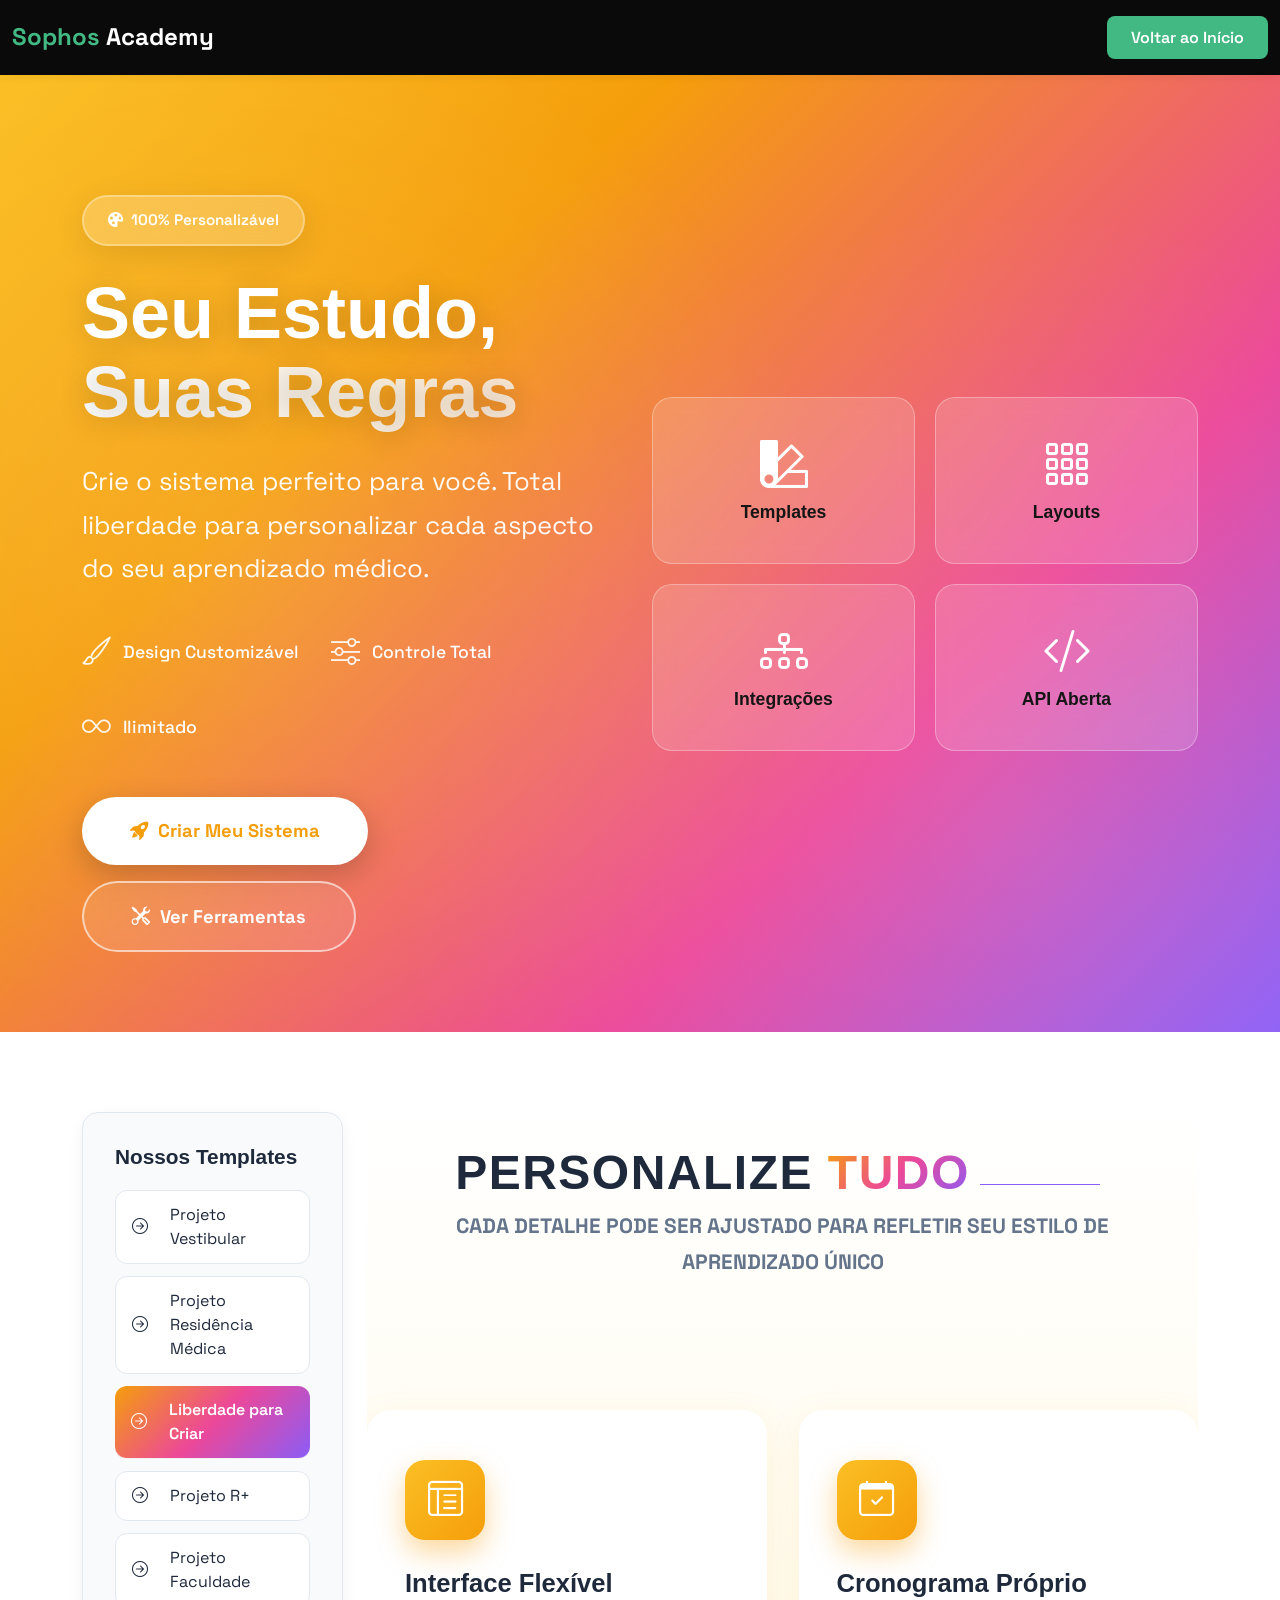
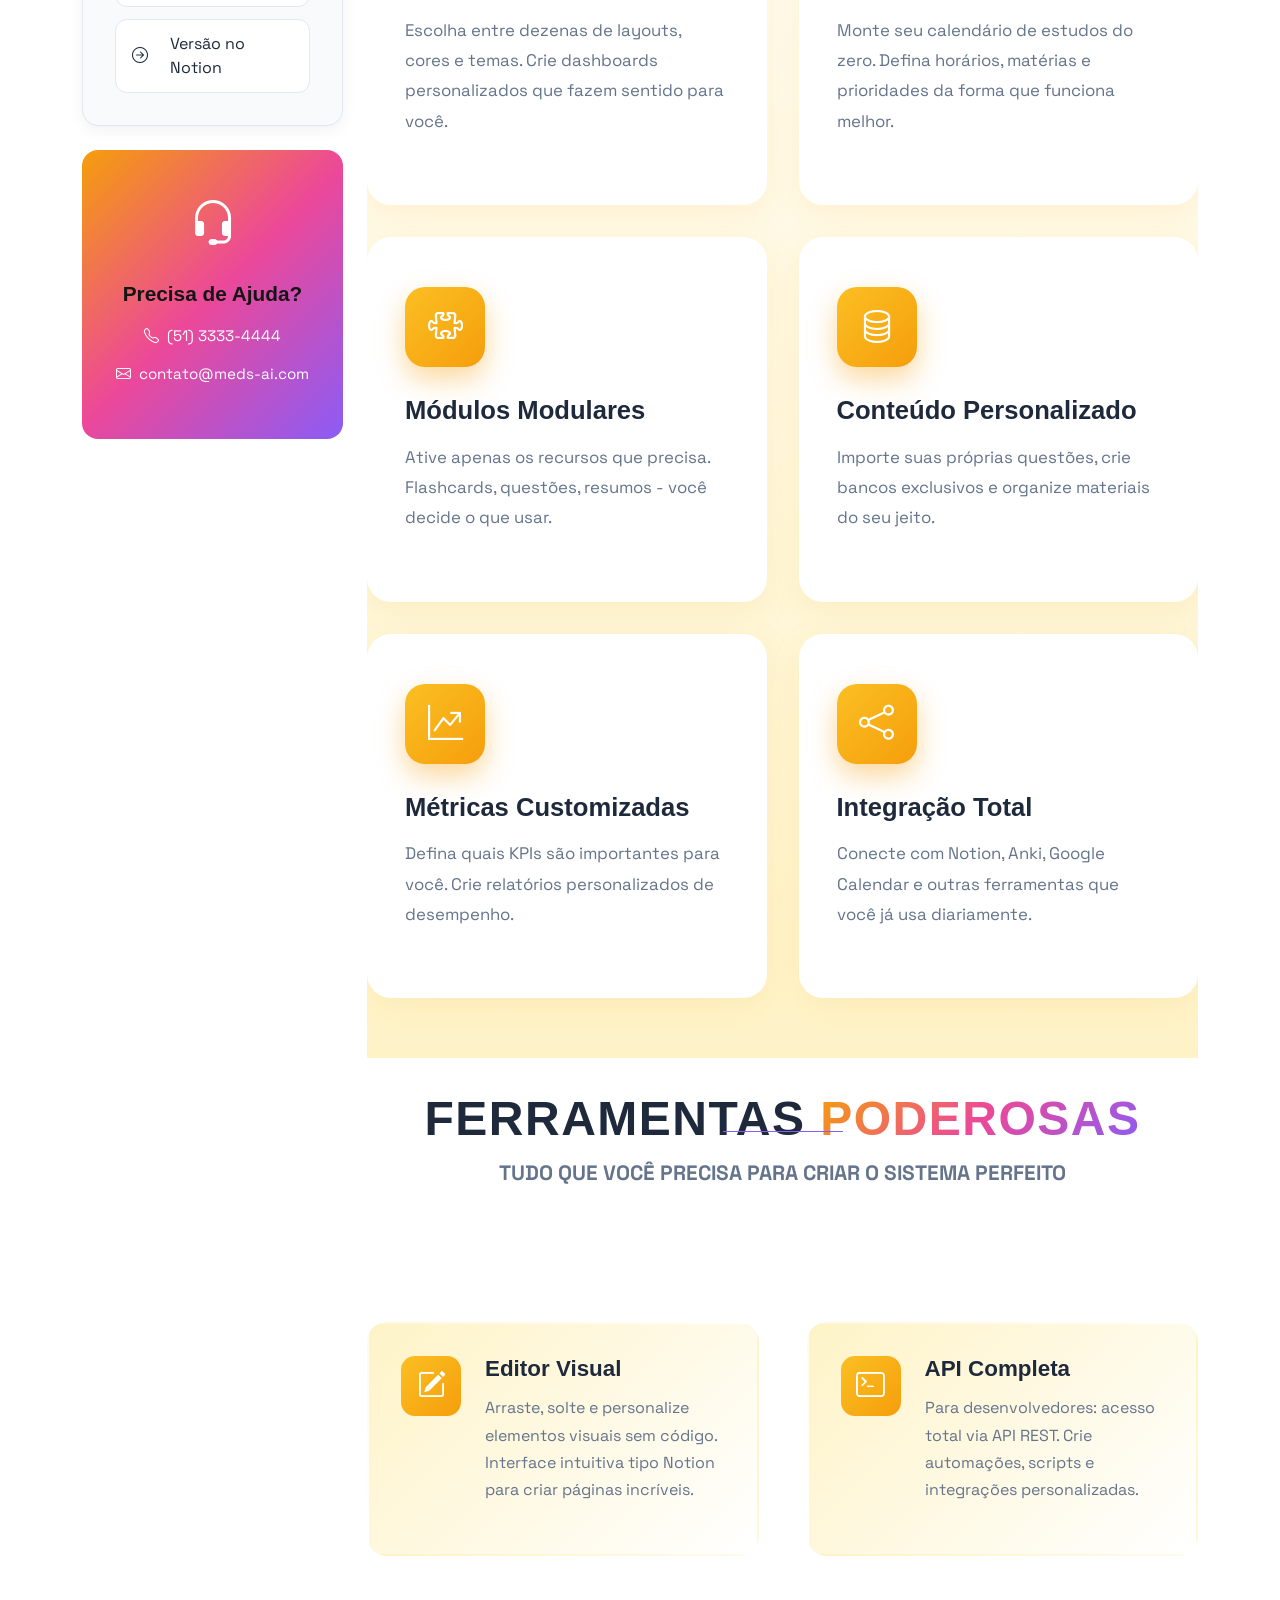
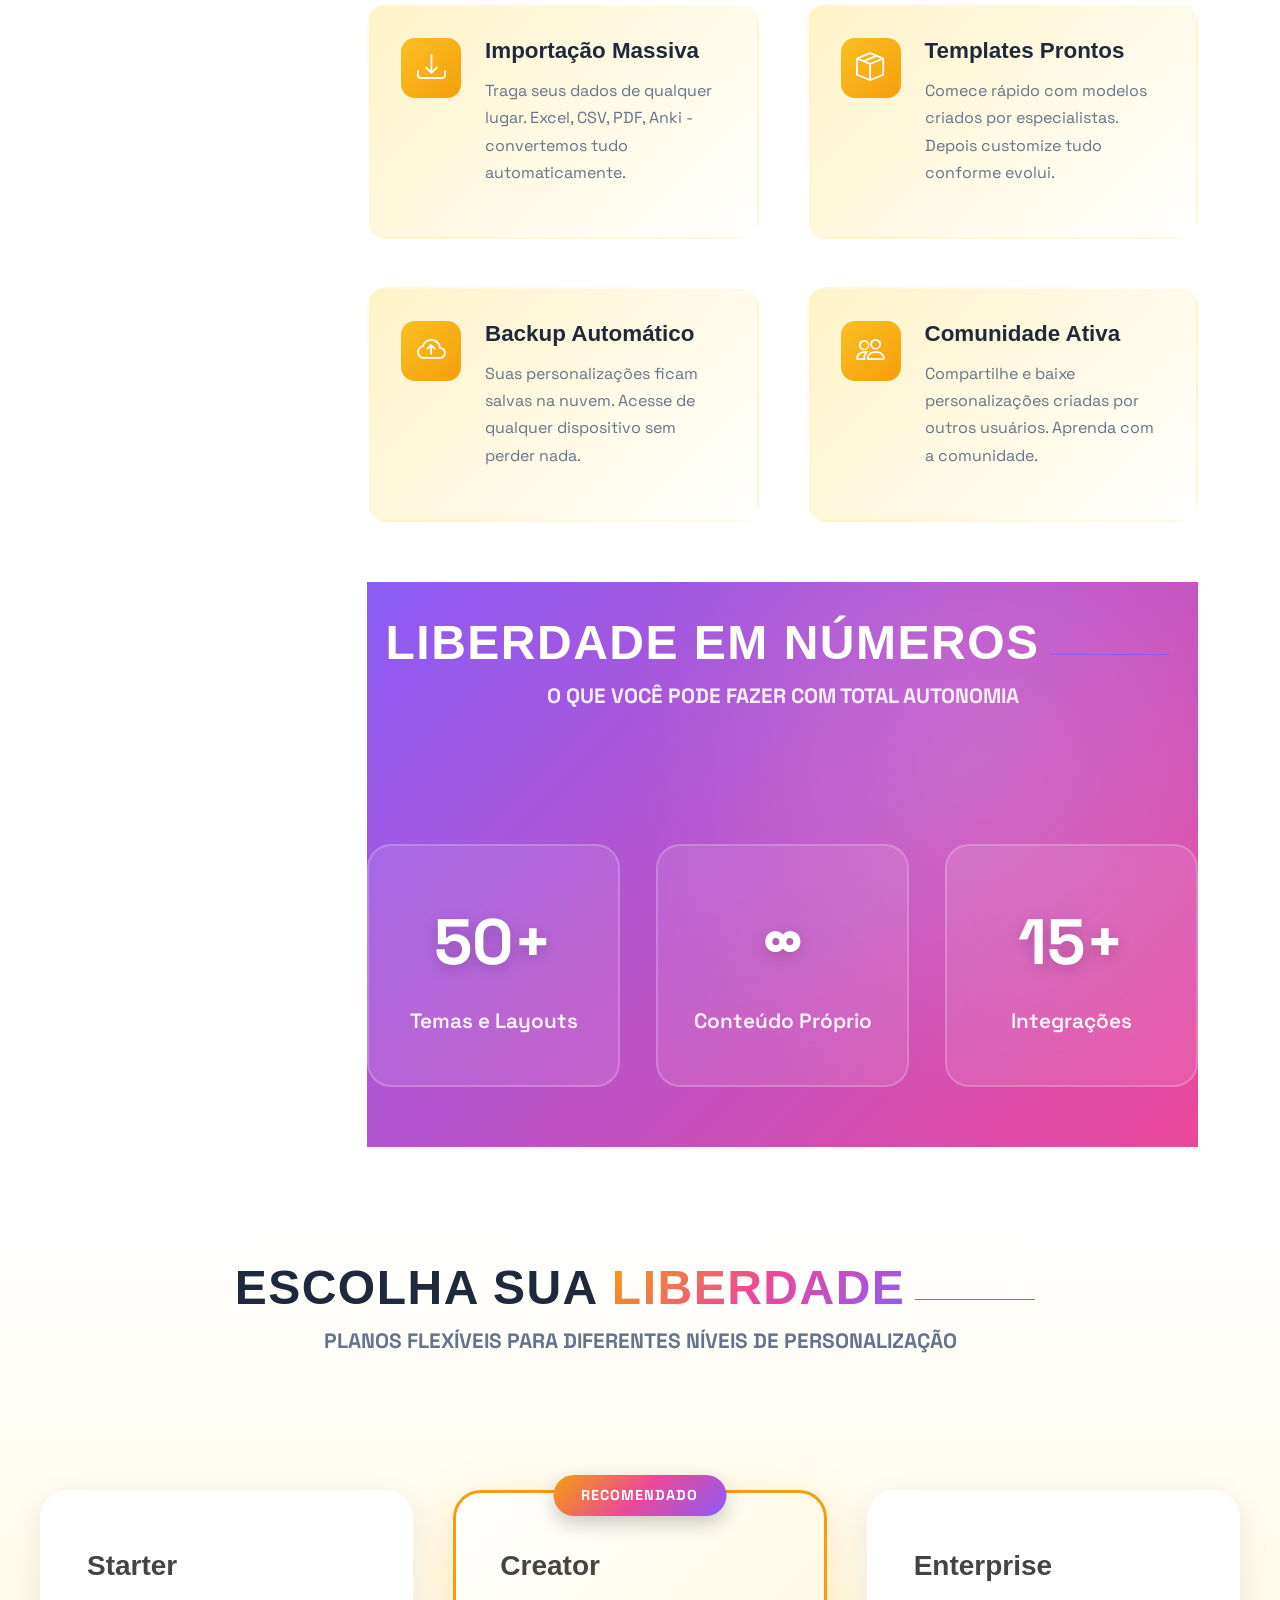
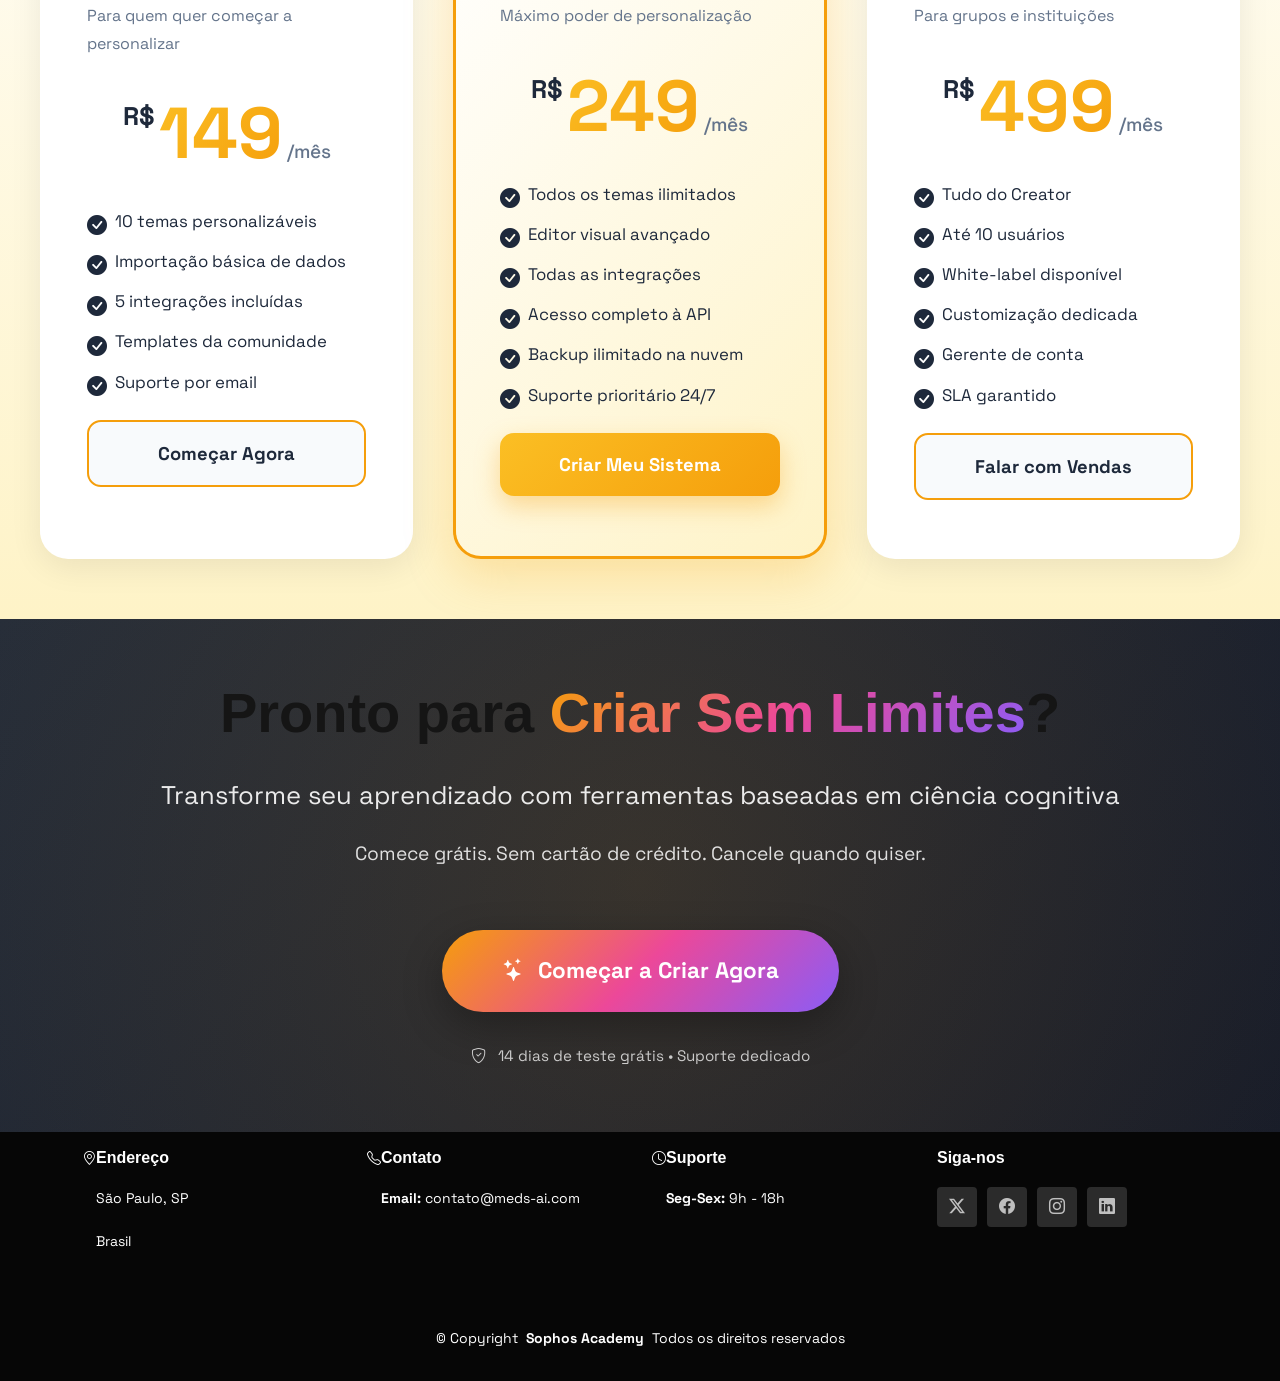
==== service-details-criar.html @ 9bbcbbc7 "Begins Co-Authored-By: Claude Opus 4.6 <noreply@anthropic.com>" ====
<!DOCTYPE html>
<html lang="pt-BR">

<head>
  <meta charset="utf-8">
  <meta content="width=device-width, initial-scale=1.0" name="viewport">
  <title>Liberdade para Criar - Sophos Academy | Sistema Personalizável</title>
  <meta name="description" content="Crie seu próprio sistema de estudos médicos. Total flexibilidade e personalização.">
  <meta name="keywords" content="sistema personalizável, estudos médicos, flexibilidade, criatividade">

  <!-- Favicons -->
  <link href="assets/img/favicon.png" rel="icon">
  <link href="assets/img/apple-touch-icon.png" rel="apple-touch-icon">

  <!-- Fonts -->
  <link href="https://fonts.googleapis.com" rel="preconnect">
  <link href="https://fonts.gstatic.com" rel="preconnect" crossorigin>
  <link href="https://fonts.googleapis.com/css2?family=Space+Grotesk:wght@300;400;500;600;700&family=Poppins:wght@300;400;500;600;700;800;900&display=swap" rel="stylesheet">

  <!-- Vendor CSS Files -->
  <link href="assets/vendor/bootstrap/css/bootstrap.min.css" rel="stylesheet">
  <link href="assets/vendor/bootstrap-icons/bootstrap-icons.css" rel="stylesheet">
  <link href="assets/vendor/aos/aos.css" rel="stylesheet">
  <link href="assets/vendor/swiper/swiper-bundle.min.css" rel="stylesheet">
  <link href="assets/vendor/glightbox/css/glightbox.min.css" rel="stylesheet">

  <!-- Main CSS File -->
  <link href="assets/css/main.css" rel="stylesheet">

  <style>
    :root {
      --primary-color: #f59e0b;
      --primary-dark: #d97706;
      --primary-light: #fbbf24;
      --secondary-color: #ec4899;
      --accent-color: #8b5cf6;
      --text-dark: #1e293b;
      --text-light: #64748b;
      --bg-gradient: linear-gradient(135deg, #f59e0b 0%, #ec4899 50%, #8b5cf6 100%);
      --creative-gradient: linear-gradient(135deg, #fbbf24 0%, #f59e0b 100%);
    }

    * {
      margin: 0;
      padding: 0;
      box-sizing: border-box;
    }

    body {
      font-family: 'Space Grotesk', sans-serif;
      color: var(--text-dark);
      overflow-x: hidden;
    }

    /* Hero Section */
    .hero-criar {
      position: relative;
      min-height: 100vh;
      display: flex;
      align-items: center;
      background: linear-gradient(135deg, #fbbf24 0%, #f59e0b 30%, #ec4899 70%, #8b5cf6 100%);
      overflow: hidden;
      padding: 120px 0 80px;
    }

    .hero-criar::before {
      content: '';
      position: absolute;
      top: 0;
      left: 0;
      right: 0;
      bottom: 0;
      background-image:
        radial-gradient(circle at 20% 50%, rgba(255, 255, 255, 0.1) 0%, transparent 50%),
        radial-gradient(circle at 80% 80%, rgba(255, 255, 255, 0.1) 0%, transparent 50%);
      animation: pulse 8s ease-in-out infinite;
    }

    @keyframes pulse {
      0%, 100% { opacity: 1; }
      50% { opacity: 0.5; }
    }

    .hero-content {
      position: relative;
      z-index: 2;
    }

    .hero-badge {
      display: inline-flex;
      align-items: center;
      gap: 8px;
      background: rgba(255, 255, 255, 0.2);
      backdrop-filter: blur(15px);
      padding: 12px 24px;
      border-radius: 50px;
      color: #fff;
      font-size: 0.95rem;
      font-weight: 600;
      margin-bottom: 28px;
      border: 2px solid rgba(255, 255, 255, 0.3);
      box-shadow: 0 8px 32px rgba(0, 0, 0, 0.1);
    }

    .hero-title {
      font-size: 4.5rem;
      font-weight: 700;
      color: #fff;
      line-height: 1.1;
      margin-bottom: 28px;
      text-shadow: 0 4px 30px rgba(0, 0, 0, 0.2);
    }

    .hero-title .highlight {
      background: linear-gradient(to right, #fff, rgba(255, 255, 255, 0.8));
      -webkit-background-clip: text;
      background-clip: text;
      -webkit-text-fill-color: transparent;
      font-weight: 800;
    }

    .hero-subtitle {
      font-size: 1.6rem;
      color: rgba(255, 255, 255, 0.95);
      margin-bottom: 36px;
      font-weight: 400;
      line-height: 1.7;
      max-width: 600px;
    }

    .creativity-features {
      display: flex;
      gap: 32px;
      margin: 40px 0;
      flex-wrap: wrap;
    }

    .creativity-item {
      display: flex;
      align-items: center;
      gap: 12px;
      color: #fff;
      font-size: 1.1rem;
      font-weight: 500;
    }

    .creativity-item i {
      font-size: 1.8rem;
      color: rgba(255, 255, 255, 0.9);
    }

    .hero-cta-group {
      display: flex;
      gap: 16px;
      margin-top: 48px;
      flex-wrap: wrap;
    }

    .btn-hero-primary {
      padding: 20px 48px;
      font-size: 1.15rem;
      font-weight: 700;
      background: #fff;
      color: var(--primary-color);
      border: none;
      border-radius: 50px;
      cursor: pointer;
      transition: all 0.4s ease;
      box-shadow: 0 10px 30px rgba(0, 0, 0, 0.2);
      text-decoration: none;
      display: inline-flex;
      align-items: center;
      gap: 10px;
    }

    .btn-hero-primary:hover {
      transform: translateY(-4px) scale(1.02);
      box-shadow: 0 15px 40px rgba(0, 0, 0, 0.3);
      color: var(--primary-dark);
    }

    .btn-hero-secondary {
      padding: 20px 48px;
      font-size: 1.15rem;
      font-weight: 700;
      background: rgba(255, 255, 255, 0.1);
      color: #fff;
      border: 2px solid rgba(255, 255, 255, 0.6);
      border-radius: 50px;
      cursor: pointer;
      transition: all 0.4s ease;
      text-decoration: none;
      display: inline-flex;
      align-items: center;
      gap: 10px;
      backdrop-filter: blur(10px);
    }

    .btn-hero-secondary:hover {
      background: rgba(255, 255, 255, 0.2);
      border-color: #fff;
      transform: translateY(-4px);
      color: #fff;
    }

    .hero-visual {
      position: relative;
      z-index: 2;
    }

    .creative-grid {
      display: grid;
      grid-template-columns: repeat(2, 1fr);
      gap: 20px;
      animation: float 6s ease-in-out infinite;
    }

    .grid-item {
      background: rgba(255, 255, 255, 0.15);
      backdrop-filter: blur(10px);
      border: 1px solid rgba(255, 255, 255, 0.3);
      border-radius: 20px;
      padding: 32px;
      text-align: center;
      color: #fff;
      transition: all 0.3s ease;
    }

    .grid-item:hover {
      background: rgba(255, 255, 255, 0.25);
      transform: translateY(-8px);
    }

    .grid-item i {
      font-size: 3rem;
      margin-bottom: 12px;
    }

    .grid-item h5 {
      font-size: 1.1rem;
      font-weight: 600;
    }

    @keyframes float {
      0%, 100% { transform: translateY(0px); }
      50% { transform: translateY(-25px); }
    }

    /* Customization Section */
    .customization-section {
      padding: 120px 0;
      background: linear-gradient(180deg, #fff 0%, #fef3c7 100%);
    }

    .section-title {
      text-align: center;
      margin-bottom: 70px;
    }

    .section-title h2 {
      font-size: 3rem;
      font-weight: 800;
      color: var(--text-dark);
      margin-bottom: 20px;
    }

    .section-title .gradient-text {
      background: var(--bg-gradient);
      -webkit-background-clip: text;
      background-clip: text;
      -webkit-text-fill-color: transparent;
    }

    .section-title p {
      font-size: 1.3rem;
      color: var(--text-light);
      max-width: 750px;
      margin: 0 auto;
    }

    .custom-cards {
      display: grid;
      grid-template-columns: repeat(auto-fit, minmax(300px, 1fr));
      gap: 32px;
    }

    .custom-card {
      background: #fff;
      border-radius: 24px;
      padding: 48px 36px;
      box-shadow: 0 8px 32px rgba(245, 158, 11, 0.1);
      border: 2px solid transparent;
      transition: all 0.4s ease;
      position: relative;
      overflow: hidden;
    }

    .custom-card::before {
      content: '';
      position: absolute;
      top: 0;
      left: 0;
      width: 100%;
      height: 6px;
      background: var(--creative-gradient);
      transform: scaleX(0);
      transform-origin: left;
      transition: transform 0.4s ease;
    }

    .custom-card:hover {
      transform: translateY(-12px);
      box-shadow: 0 16px 48px rgba(245, 158, 11, 0.25);
      border-color: var(--primary-color);
    }

    .custom-card:hover::before {
      transform: scaleX(1);
    }

    .custom-icon {
      width: 80px;
      height: 80px;
      background: var(--creative-gradient);
      border-radius: 20px;
      display: flex;
      align-items: center;
      justify-content: center;
      margin-bottom: 28px;
      font-size: 2.2rem;
      color: #fff;
      box-shadow: 0 12px 28px rgba(245, 158, 11, 0.4);
      transition: all 0.3s ease;
    }

    .custom-card:hover .custom-icon {
      transform: rotateY(360deg);
    }

    .custom-card h4 {
      font-size: 1.6rem;
      font-weight: 700;
      color: var(--text-dark);
      margin-bottom: 16px;
    }

    .custom-card p {
      color: var(--text-light);
      font-size: 1.05rem;
      line-height: 1.8;
    }

    /* Tools Showcase */
    .tools-section {
      padding: 120px 0;
      background: #fff;
    }

    .tools-grid {
      display: grid;
      grid-template-columns: repeat(2, 1fr);
      gap: 48px;
      margin-top: 60px;
    }

    .tool-feature {
      display: flex;
      gap: 24px;
      align-items: start;
      padding: 32px;
      background: linear-gradient(135deg, #fef3c7 0%, #fff 100%);
      border-radius: 20px;
      transition: all 0.3s ease;
      border: 2px solid transparent;
    }

    .tool-feature:hover {
      transform: translateX(10px);
      border-color: var(--primary-color);
      box-shadow: 0 8px 24px rgba(245, 158, 11, 0.15);
    }

    .tool-icon {
      width: 60px;
      height: 60px;
      background: var(--creative-gradient);
      border-radius: 14px;
      display: flex;
      align-items: center;
      justify-content: center;
      font-size: 1.8rem;
      color: #fff;
      flex-shrink: 0;
    }

    .tool-content h5 {
      font-size: 1.4rem;
      font-weight: 700;
      color: var(--text-dark);
      margin-bottom: 12px;
    }

    .tool-content p {
      color: var(--text-light);
      line-height: 1.7;
    }

    /* Flexibility Section */
    .flexibility-section {
      padding: 120px 0;
      background: linear-gradient(135deg, #8b5cf6 0%, #ec4899 100%);
      color: #fff;
      position: relative;
      overflow: hidden;
    }

    .flexibility-section::before {
      content: '';
      position: absolute;
      top: -30%;
      right: -15%;
      width: 700px;
      height: 700px;
      background: radial-gradient(circle, rgba(255, 255, 255, 0.15) 0%, transparent 70%);
      border-radius: 50%;
    }

    .flexibility-cards {
      display: grid;
      grid-template-columns: repeat(3, 1fr);
      gap: 36px;
      margin-top: 60px;
      position: relative;
      z-index: 2;
    }

    .flex-card {
      background: rgba(255, 255, 255, 0.1);
      backdrop-filter: blur(20px);
      border: 2px solid rgba(255, 255, 255, 0.2);
      border-radius: 24px;
      padding: 48px 32px;
      text-align: center;
      transition: all 0.4s ease;
    }

    .flex-card:hover {
      background: rgba(255, 255, 255, 0.2);
      transform: scale(1.05);
      border-color: rgba(255, 255, 255, 0.4);
    }

    .flex-number {
      font-size: 4rem;
      font-weight: 900;
      display: block;
      margin-bottom: 16px;
      text-shadow: 0 4px 16px rgba(0, 0, 0, 0.2);
    }

    .flex-label {
      font-size: 1.3rem;
      font-weight: 600;
      opacity: 0.95;
    }

    /* Pricing Section */
    .pricing-section {
      padding: 120px 0;
      background: linear-gradient(180deg, #fff 0%, #fef3c7 100%);
    }

    .pricing-container {
      display: grid;
      grid-template-columns: repeat(auto-fit, minmax(340px, 1fr));
      gap: 40px;
      margin-top: 70px;
      max-width: 1200px;
      margin-left: auto;
      margin-right: auto;
    }

    .pricing-card {
      background: #fff;
      border-radius: 28px;
      padding: 56px 44px;
      box-shadow: 0 8px 32px rgba(0, 0, 0, 0.08);
      border: 3px solid transparent;
      transition: all 0.4s ease;
      position: relative;
    }

    .pricing-card.featured {
      border-color: var(--primary-color);
      box-shadow: 0 16px 48px rgba(245, 158, 11, 0.25);
      transform: scale(1.05);
      background: linear-gradient(135deg, #fff 0%, #fef3c7 100%);
    }

    .pricing-badge {
      position: absolute;
      top: -18px;
      left: 50%;
      transform: translateX(-50%);
      background: var(--bg-gradient);
      color: #fff;
      padding: 10px 28px;
      border-radius: 50px;
      font-size: 0.9rem;
      font-weight: 700;
      text-transform: uppercase;
      letter-spacing: 1px;
      box-shadow: 0 8px 20px rgba(0, 0, 0, 0.2);
    }

    .pricing-card:hover {
      transform: translateY(-10px);
      box-shadow: 0 20px 56px rgba(0, 0, 0, 0.15);
    }

    .pricing-card.featured:hover {
      transform: scale(1.07) translateY(-10px);
    }

    .plan-name {
      font-size: 1.8rem;
      font-weight: 700;
      color: var(--text-dark);
      margin-bottom: 16px;
    }

    .plan-description {
      color: var(--text-light);
      margin-bottom: 28px;
      font-size: 1rem;
      line-height: 1.6;
    }

    .plan-price {
      margin: 40px 0;
      text-align: center;
    }

    .price-currency {
      font-size: 1.6rem;
      font-weight: 700;
      color: var(--text-dark);
      vertical-align: top;
    }

    .price-value {
      font-size: 4.5rem;
      font-weight: 900;
      background: var(--creative-gradient);
      -webkit-background-clip: text;
      background-clip: text;
      -webkit-text-fill-color: transparent;
      line-height: 1;
    }

    .price-period {
      font-size: 1.2rem;
      color: var(--text-light);
      font-weight: 500;
    }

    .plan-features {
      list-style: none;
      padding: 0;
      margin: 36px 0;
    }

    .plan-features li {
      padding: 14px 0;
      color: var(--text-dark);
      display: flex;
      align-items: center;
      gap: 14px;
      font-size: 1.05rem;
    }

    .plan-features li i {
      color: var(--primary-color);
      font-size: 1.3rem;
      flex-shrink: 0;
    }

    .btn-pricing {
      width: 100%;
      padding: 18px;
      font-size: 1.15rem;
      font-weight: 700;
      border-radius: 14px;
      border: none;
      cursor: pointer;
      transition: all 0.3s ease;
      text-decoration: none;
      display: inline-block;
      text-align: center;
    }

    .btn-pricing-primary {
      background: var(--creative-gradient);
      color: #fff;
      box-shadow: 0 10px 25px rgba(245, 158, 11, 0.35);
    }

    .btn-pricing-primary:hover {
      transform: translateY(-3px);
      box-shadow: 0 14px 32px rgba(245, 158, 11, 0.45);
      color: #fff;
    }

    .btn-pricing-secondary {
      background: #f8fafc;
      color: var(--text-dark);
      border: 2px solid var(--primary-color);
    }

    .btn-pricing-secondary:hover {
      background: var(--primary-light);
      color: #fff;
      transform: translateY(-3px);
    }

    /* CTA Section */
    .cta-final {
      padding: 120px 0;
      background: linear-gradient(135deg, #1e293b 0%, #0f172a 100%);
      color: #fff;
      text-align: center;
      position: relative;
      overflow: hidden;
    }

    .cta-final::before {
      content: '';
      position: absolute;
      top: -50%;
      left: -50%;
      width: 200%;
      height: 200%;
      background: radial-gradient(circle, rgba(245, 158, 11, 0.15) 0%, transparent 70%);
      animation: rotate 20s linear infinite;
    }

    @keyframes rotate {
      from { transform: rotate(0deg); }
      to { transform: rotate(360deg); }
    }

    .cta-content {
      position: relative;
      z-index: 2;
      max-width: 900px;
      margin: 0 auto;
    }

    .cta-final h2 {
      font-size: 3.5rem;
      font-weight: 900;
      margin-bottom: 28px;
      line-height: 1.2;
    }

    .cta-final .gradient-text {
      background: var(--bg-gradient);
      -webkit-background-clip: text;
      background-clip: text;
      -webkit-text-fill-color: transparent;
    }

    .cta-final p {
      font-size: 1.6rem;
      margin-bottom: 20px;
      opacity: 0.9;
      line-height: 1.6;
    }

    .btn-cta-large {
      padding: 24px 60px;
      font-size: 1.4rem;
      font-weight: 800;
      background: var(--bg-gradient);
      color: #fff;
      border: none;
      border-radius: 50px;
      cursor: pointer;
      transition: all 0.4s ease;
      box-shadow: 0 14px 40px rgba(0, 0, 0, 0.3);
      text-decoration: none;
      display: inline-flex;
      align-items: center;
      gap: 14px;
      margin-top: 40px;
    }

    .btn-cta-large:hover {
      transform: translateY(-5px) scale(1.03);
      box-shadow: 0 20px 50px rgba(0, 0, 0, 0.4);
      color: #fff;
    }

    /* Responsive */
    @media (max-width: 992px) {
      .hero-title {
        font-size: 3rem;
      }

      .hero-subtitle {
        font-size: 1.3rem;
      }

      .tools-grid {
        grid-template-columns: 1fr;
      }

      .flexibility-cards {
        grid-template-columns: 1fr;
      }

      .creative-grid {
        grid-template-columns: 1fr;
      }
    }

    @media (max-width: 768px) {
      .hero-title {
        font-size: 2.5rem;
      }

      .section-title h2 {
        font-size: 2.2rem;
      }

      .cta-final h2 {
        font-size: 2.5rem;
      }

      .pricing-card.featured {
        transform: scale(1);
      }

      .hero-cta-group {
        flex-direction: column;
      }

      .btn-hero-primary,
      .btn-hero-secondary {
        width: 100%;
        justify-content: center;
      }
    }

  </style>
</head>

<body class="service-details-page">

  <!-- Navbar - ESPECIFICACOES EXATAS DO TEMPLATE-HUB.HTML -->
  <nav style="background:#0a0a0a !important;box-shadow:0 2px 10px rgba(0,0,0,0.05) !important;padding:16px 0 !important;position:sticky !important;top:0 !important;z-index:9999 !important;">
    <div style="width:100% !important;max-width:1320px !important;margin:0 auto !important;padding:0 12px !important;display:flex !important;align-items:center !important;justify-content:space-between !important;box-sizing:border-box !important;">
      <a href="index.html" style="font-size:24px !important;font-weight:700 !important;color:#fff !important;text-decoration:none !important;line-height:1.2 !important;padding:0 !important;margin:0 !important;"><span style="color:#42b983 !important;">Sophos</span> Academy</a>
      <a href="index.html" style="background:#42b983 !important;color:#fff !important;border:none !important;padding:9.6px 24px !important;border-radius:8px !important;font-weight:600 !important;font-size:16px !important;text-decoration:none !important;display:inline-block !important;margin:0 !important;line-height:1.5 !important;">Voltar ao Início</a>
    </div>
  </nav>

  <main class="main">

    <!-- Hero Section -->
    <section class="hero-criar">
      <div class="container">
        <div class="row align-items-center">
          <div class="col-lg-6 hero-content" data-aos="fade-right">
            <div class="hero-badge">
              <i class="bi bi-palette-fill"></i>
              <span>100% Personalizável</span>
            </div>
            <h1 class="hero-title">
              Seu Estudo, <span class="highlight">Suas Regras</span>
            </h1>
            <p class="hero-subtitle">
              Crie o sistema perfeito para você. Total liberdade para personalizar cada aspecto do seu aprendizado médico.
            </p>

            <div class="creativity-features">
              <div class="creativity-item">
                <i class="bi bi-brush"></i>
                <span>Design Customizável</span>
              </div>
              <div class="creativity-item">
                <i class="bi bi-sliders"></i>
                <span>Controle Total</span>
              </div>
              <div class="creativity-item">
                <i class="bi bi-infinity"></i>
                <span>Ilimitado</span>
              </div>
            </div>

            <div class="hero-cta-group">
              <a href="#pricing" class="btn-hero-primary">
                <i class="bi bi-rocket-takeoff-fill"></i>
                Criar Meu Sistema
              </a>
              <a href="#tools" class="btn-hero-secondary">
                <i class="bi bi-tools"></i>
                Ver Ferramentas
              </a>
            </div>
          </div>

          <div class="col-lg-6 hero-visual" data-aos="fade-left" data-aos-delay="200">
            <div class="creative-grid">
              <div class="grid-item">
                <i class="bi bi-palette2"></i>
                <h5>Templates</h5>
              </div>
              <div class="grid-item">
                <i class="bi bi-grid-3x3-gap"></i>
                <h5>Layouts</h5>
              </div>
              <div class="grid-item">
                <i class="bi bi-diagram-3"></i>
                <h5>Integrações</h5>
              </div>
              <div class="grid-item">
                <i class="bi bi-code-slash"></i>
                <h5>API Aberta</h5>
              </div>
            </div>
          </div>
        </div>
      </div>
    </section>

    <!-- Product Details with Sidebar -->
    <section class="product-details-section" style="padding: 80px 0; background: #fff;">
      <div class="container">
        <div class="row gy-5">

          <!-- Sidebar -->
          <div class="col-lg-3" data-aos="fade-right">

            <div class="service-box" style="background: #f8fafc; border-radius: 16px; padding: 32px; margin-bottom: 24px; border: 1px solid #e2e8f0;">
              <h4 style="font-size: 1.3rem; font-weight: 700; color: var(--text-dark); margin-bottom: 20px;">Nossos Templates</h4>
              <div class="services-list" style="display: flex; flex-direction: column; gap: 12px;">
                <a href="service-details-vestibular.html" style="display: flex; align-items: center; gap: 12px; padding: 12px 16px; background: #fff; color: var(--text-dark); border-radius: 12px; text-decoration: none; transition: all 0.3s ease; border: 1px solid #e2e8f0;"><i class="bi bi-arrow-right-circle"></i><span>Projeto Vestibular</span></a>
                <a href="service-details-residencia.html" style="display: flex; align-items: center; gap: 12px; padding: 12px 16px; background: #fff; color: var(--text-dark); border-radius: 12px; text-decoration: none; transition: all 0.3s ease; border: 1px solid #e2e8f0;"><i class="bi bi-arrow-right-circle"></i><span>Projeto Residência Médica</span></a>
                <a href="service-details-criar.html" class="active" style="display: flex; align-items: center; gap: 12px; padding: 12px 16px; background: var(--bg-gradient); color: #fff; border-radius: 12px; text-decoration: none; transition: all 0.3s ease; font-weight: 600;"><i class="bi bi-arrow-right-circle"></i><span>Liberdade para Criar</span></a>
                <a href="service-details-rplus.html" style="display: flex; align-items: center; gap: 12px; padding: 12px 16px; background: #fff; color: var(--text-dark); border-radius: 12px; text-decoration: none; transition: all 0.3s ease; border: 1px solid #e2e8f0;"><i class="bi bi-arrow-right-circle"></i><span>Projeto R+</span></a>
                <a href="service-details-faculdade.html" style="display: flex; align-items: center; gap: 12px; padding: 12px 16px; background: #fff; color: var(--text-dark); border-radius: 12px; text-decoration: none; transition: all 0.3s ease; border: 1px solid #e2e8f0;"><i class="bi bi-arrow-right-circle"></i><span>Projeto Faculdade</span></a>
                <a href="service-details-notion.html" style="display: flex; align-items: center; gap: 12px; padding: 12px 16px; background: #fff; color: var(--text-dark); border-radius: 12px; text-decoration: none; transition: all 0.3s ease; border: 1px solid #e2e8f0;"><i class="bi bi-arrow-right-circle"></i><span>Versão no Notion</span></a>
              </div>
            </div>

            <div class="help-box" style="background: var(--bg-gradient); border-radius: 16px; padding: 40px 32px; text-align: center; color: #fff;">
              <i class="bi bi-headset" style="font-size: 3rem; margin-bottom: 20px; display: block;"></i>
              <h4 style="font-size: 1.3rem; font-weight: 700; margin-bottom: 16px;">Precisa de Ajuda?</h4>
              <p style="display: flex; align-items: center; justify-content: center; gap: 8px; margin: 12px 0; font-size: 0.95rem;"><i class="bi bi-telephone"></i> <span>(51) 3333-4444</span></p>
              <p style="display: flex; align-items: center; justify-content: center; gap: 8px; margin: 12px 0; font-size: 0.95rem;"><i class="bi bi-envelope"></i> <a href="mailto:contato@meds-ai.com" style="color: #fff; text-decoration: none;">contato@meds-ai.com</a></p>
            </div>

          </div>

          <!-- Main Content -->
          <div class="col-lg-9" data-aos="fade-left">

    <!-- Customization Section -->
    <section class="customization-section" style="padding: 60px 0;">
        <div class="section-title" data-aos="fade-up">
          <h2>Personalize <span class="gradient-text">Tudo</span></h2>
          <p>Cada detalhe pode ser ajustado para refletir seu estilo de aprendizado único</p>
        </div>

        <div class="custom-cards">
          <div class="custom-card" data-aos="fade-up" data-aos-delay="100">
            <div class="custom-icon">
              <i class="bi bi-layout-text-window-reverse"></i>
            </div>
            <h4>Interface Flexível</h4>
            <p>Escolha entre dezenas de layouts, cores e temas. Crie dashboards personalizados que fazem sentido para você.</p>
          </div>

          <div class="custom-card" data-aos="fade-up" data-aos-delay="200">
            <div class="custom-icon">
              <i class="bi bi-calendar-check"></i>
            </div>
            <h4>Cronograma Próprio</h4>
            <p>Monte seu calendário de estudos do zero. Defina horários, matérias e prioridades da forma que funciona melhor.</p>
          </div>

          <div class="custom-card" data-aos="fade-up" data-aos-delay="300">
            <div class="custom-icon">
              <i class="bi bi-puzzle"></i>
            </div>
            <h4>Módulos Modulares</h4>
            <p>Ative apenas os recursos que precisa. Flashcards, questões, resumos - você decide o que usar.</p>
          </div>

          <div class="custom-card" data-aos="fade-up" data-aos-delay="400">
            <div class="custom-icon">
              <i class="bi bi-database"></i>
            </div>
            <h4>Conteúdo Personalizado</h4>
            <p>Importe suas próprias questões, crie bancos exclusivos e organize materiais do seu jeito.</p>
          </div>

          <div class="custom-card" data-aos="fade-up" data-aos-delay="500">
            <div class="custom-icon">
              <i class="bi bi-graph-up-arrow"></i>
            </div>
            <h4>Métricas Customizadas</h4>
            <p>Defina quais KPIs são importantes para você. Crie relatórios personalizados de desempenho.</p>
          </div>

          <div class="custom-card" data-aos="fade-up" data-aos-delay="600">
            <div class="custom-icon">
              <i class="bi bi-share"></i>
            </div>
            <h4>Integração Total</h4>
            <p>Conecte com Notion, Anki, Google Calendar e outras ferramentas que você já usa diariamente.</p>
          </div>
        </div>
    </section>

    <!-- Tools Section -->
    <section id="tools" class="tools-section" style="padding: 60px 0;">
        <div class="section-title" data-aos="fade-up">
          <h2>Ferramentas <span class="gradient-text">Poderosas</span></h2>
          <p>Tudo que você precisa para criar o sistema perfeito</p>
        </div>

        <div class="tools-grid">
          <div class="tool-feature" data-aos="fade-right" data-aos-delay="100">
            <div class="tool-icon">
              <i class="bi bi-pencil-square"></i>
            </div>
            <div class="tool-content">
              <h5>Editor Visual</h5>
              <p>Arraste, solte e personalize elementos visuais sem código. Interface intuitiva tipo Notion para criar páginas incríveis.</p>
            </div>
          </div>

          <div class="tool-feature" data-aos="fade-left" data-aos-delay="200">
            <div class="tool-icon">
              <i class="bi bi-terminal"></i>
            </div>
            <div class="tool-content">
              <h5>API Completa</h5>
              <p>Para desenvolvedores: acesso total via API REST. Crie automações, scripts e integrações personalizadas.</p>
            </div>
          </div>

          <div class="tool-feature" data-aos="fade-right" data-aos-delay="300">
            <div class="tool-icon">
              <i class="bi bi-download"></i>
            </div>
            <div class="tool-content">
              <h5>Importação Massiva</h5>
              <p>Traga seus dados de qualquer lugar. Excel, CSV, PDF, Anki - convertemos tudo automaticamente.</p>
            </div>
          </div>

          <div class="tool-feature" data-aos="fade-left" data-aos-delay="400">
            <div class="tool-icon">
              <i class="bi bi-box-seam"></i>
            </div>
            <div class="tool-content">
              <h5>Templates Prontos</h5>
              <p>Comece rápido com modelos criados por especialistas. Depois customize tudo conforme evolui.</p>
            </div>
          </div>

          <div class="tool-feature" data-aos="fade-right" data-aos-delay="500">
            <div class="tool-icon">
              <i class="bi bi-cloud-arrow-up"></i>
            </div>
            <div class="tool-content">
              <h5>Backup Automático</h5>
              <p>Suas personalizações ficam salvas na nuvem. Acesse de qualquer dispositivo sem perder nada.</p>
            </div>
          </div>

          <div class="tool-feature" data-aos="fade-left" data-aos-delay="600">
            <div class="tool-icon">
              <i class="bi bi-people"></i>
            </div>
            <div class="tool-content">
              <h5>Comunidade Ativa</h5>
              <p>Compartilhe e baixe personalizações criadas por outros usuários. Aprenda com a comunidade.</p>
            </div>
          </div>
        </div>
    </section>

    <!-- Flexibility Section -->
    <section class="flexibility-section" style="padding: 60px 0;">
        <div class="section-title" data-aos="fade-up">
          <h2 style="color: #fff;">Liberdade em Números</h2>
          <p style="color: rgba(255,255,255,0.9);">O que você pode fazer com total autonomia</p>
        </div>

        <div class="flexibility-cards">
          <div class="flex-card" data-aos="zoom-in" data-aos-delay="100">
            <span class="flex-number">50+</span>
            <span class="flex-label">Temas e Layouts</span>
          </div>

          <div class="flex-card" data-aos="zoom-in" data-aos-delay="200">
            <span class="flex-number">∞</span>
            <span class="flex-label">Conteúdo Próprio</span>
          </div>

          <div class="flex-card" data-aos="zoom-in" data-aos-delay="300">
            <span class="flex-number">15+</span>
            <span class="flex-label">Integrações</span>
          </div>
        </div>
      </div>
    </section>

    <!-- Pricing Section -->
    <section id="pricing" class="pricing-section" style="padding: 60px 0;">
        <div class="section-title" data-aos="fade-up">
          <h2>Escolha Sua <span class="gradient-text">Liberdade</span></h2>
          <p>Planos flexíveis para diferentes níveis de personalização</p>
        </div>

        <div class="pricing-container">
          <div class="pricing-card" data-aos="fade-up" data-aos-delay="100">
            <h3 class="plan-name">Starter</h3>
            <p class="plan-description">Para quem quer começar a personalizar</p>
            <div class="plan-price">
              <span class="price-currency">R$</span>
              <span class="price-value">149</span>
              <span class="price-period">/mês</span>
            </div>
            <ul class="plan-features">
              <li><i class="bi bi-check-circle-fill"></i> 10 temas personalizáveis</li>
              <li><i class="bi bi-check-circle-fill"></i> Importação básica de dados</li>
              <li><i class="bi bi-check-circle-fill"></i> 5 integrações incluídas</li>
              <li><i class="bi bi-check-circle-fill"></i> Templates da comunidade</li>
              <li><i class="bi bi-check-circle-fill"></i> Suporte por email</li>
            </ul>
            <a href="#" class="btn-pricing btn-pricing-secondary">Começar Agora</a>
          </div>

          <div class="pricing-card featured" data-aos="fade-up" data-aos-delay="200">
            <div class="pricing-badge">RECOMENDADO</div>
            <h3 class="plan-name">Creator</h3>
            <p class="plan-description">Máximo poder de personalização</p>
            <div class="plan-price">
              <span class="price-currency">R$</span>
              <span class="price-value">249</span>
              <span class="price-period">/mês</span>
            </div>
            <ul class="plan-features">
              <li><i class="bi bi-check-circle-fill"></i> Todos os temas ilimitados</li>
              <li><i class="bi bi-check-circle-fill"></i> Editor visual avançado</li>
              <li><i class="bi bi-check-circle-fill"></i> Todas as integrações</li>
              <li><i class="bi bi-check-circle-fill"></i> Acesso completo à API</li>
              <li><i class="bi bi-check-circle-fill"></i> Backup ilimitado na nuvem</li>
              <li><i class="bi bi-check-circle-fill"></i> Suporte prioritário 24/7</li>
            </ul>
            <a href="#" class="btn-pricing btn-pricing-primary">Criar Meu Sistema</a>
          </div>

          <div class="pricing-card" data-aos="fade-up" data-aos-delay="300">
            <h3 class="plan-name">Enterprise</h3>
            <p class="plan-description">Para grupos e instituições</p>
            <div class="plan-price">
              <span class="price-currency">R$</span>
              <span class="price-value">499</span>
              <span class="price-period">/mês</span>
            </div>
            <ul class="plan-features">
              <li><i class="bi bi-check-circle-fill"></i> Tudo do Creator</li>
              <li><i class="bi bi-check-circle-fill"></i> Até 10 usuários</li>
              <li><i class="bi bi-check-circle-fill"></i> White-label disponível</li>
              <li><i class="bi bi-check-circle-fill"></i> Customização dedicada</li>
              <li><i class="bi bi-check-circle-fill"></i> Gerente de conta</li>
              <li><i class="bi bi-check-circle-fill"></i> SLA garantido</li>
            </ul>
            <a href="#" class="btn-pricing btn-pricing-secondary">Falar com Vendas</a>
          </div>
        </div>
      </div>
    </section>

    <!-- CTA Final -->
    <section class="cta-final" style="padding: 60px 0;">
      <div class="cta-content" data-aos="zoom-in" style="max-width: none;">
        <h2>Pronto para <span class="gradient-text">Criar Sem Limites</span>?</h2>
        <p>Transforme seu aprendizado com ferramentas baseadas em ciência cognitiva</p>
        <p style="font-size: 1.2rem; margin-top: 24px; opacity: 0.85;">
          Comece grátis. Sem cartão de crédito. Cancele quando quiser.
        </p>
        <a href="#pricing" class="btn-cta-large">
          <i class="bi bi-stars"></i>
          Começar a Criar Agora
        </a>
        <p style="font-size: 0.95rem; margin-top: 32px; opacity: 0.75;">
          <i class="bi bi-shield-check me-2"></i>
          14 dias de teste grátis • Suporte dedicado
        </p>
      </div>
    </section>

          </div><!-- End Main Content -->

        </div><!-- End Row -->
      </div><!-- End Container -->
    </section><!-- End Product Details Section -->

  </main>

  <footer id="footer" class="footer dark-background">
    <div class="container">
      <div class="row gy-3">
        <div class="col-lg-3 col-md-6 d-flex">
          <i class="bi bi-geo-alt icon"></i>
          <div class="address">
            <h4>Endereço</h4>
            <p>São Paulo, SP</p>
            <p>Brasil</p>
          </div>
        </div>

        <div class="col-lg-3 col-md-6 d-flex">
          <i class="bi bi-telephone icon"></i>
          <div>
            <h4>Contato</h4>
            <p><strong>Email:</strong> <span>contato@meds-ai.com</span></p>
          </div>
        </div>

        <div class="col-lg-3 col-md-6 d-flex">
          <i class="bi bi-clock icon"></i>
          <div>
            <h4>Suporte</h4>
            <p><strong>Seg-Sex:</strong> <span>9h - 18h</span></p>
          </div>
        </div>

        <div class="col-lg-3 col-md-6">
          <h4>Siga-nos</h4>
          <div class="social-links d-flex">
            <a href="#" class="twitter"><i class="bi bi-twitter-x"></i></a>
            <a href="#" class="facebook"><i class="bi bi-facebook"></i></a>
            <a href="#" class="instagram"><i class="bi bi-instagram"></i></a>
            <a href="#" class="linkedin"><i class="bi bi-linkedin"></i></a>
          </div>
        </div>
      </div>
    </div>

    <div class="container copyright text-center mt-4">
      <p>© <span>Copyright</span> <strong class="px-1 sitename">Sophos Academy</strong> <span>Todos os direitos reservados</span></p>
    </div>
  </footer>

  <a href="#" id="scroll-top" class="scroll-top d-flex align-items-center justify-content-center"><i class="bi bi-arrow-up-short"></i></a>

  <!-- Vendor JS Files -->
  <script src="assets/vendor/bootstrap/js/bootstrap.bundle.min.js"></script>
  <script src="assets/vendor/php-email-form/validate.js"></script>
  <script src="assets/vendor/aos/aos.js"></script>
  <script src="assets/vendor/swiper/swiper-bundle.min.js"></script>
  <script src="assets/vendor/glightbox/js/glightbox.min.js"></script>

  <!-- Main JS File -->
  <script src="assets/js/main.js"></script>

  <script>
    AOS.init({
      duration: 1000,
      easing: 'ease-in-out',
      once: true,
      mirror: false
    });

    document.querySelectorAll('a[href^="#"]').forEach(anchor => {
      anchor.addEventListener('click', function (e) {
        e.preventDefault();
        const target = document.querySelector(this.getAttribute('href'));
        if (target) {
          target.scrollIntoView({
            behavior: 'smooth',
            block: 'start'
          });
        }
      });
    });
  </script>

</body>

</html>
---- assets/css/main.css ----
/**
* Template Name: Gp
* Template URL: https://bootstrapmade.com/gp-free-multipurpose-html-bootstrap-template/
* Updated: Aug 15 2024 with Bootstrap v5.3.3
* Author: BootstrapMade.com
* License: https://bootstrapmade.com/license/
*/

/*--------------------------------------------------------------
# Font & Color Variables
# Help: https://bootstrapmade.com/color-system/
--------------------------------------------------------------*/
/* Fonts */
:root {
  --default-font: "Roboto",  system-ui, -apple-system, "Segoe UI", Roboto, "Helvetica Neue", Arial, "Noto Sans", "Liberation Sans", sans-serif, "Apple Color Emoji", "Segoe UI Emoji", "Segoe UI Symbol", "Noto Color Emoji";
  --heading-font: "Raleway",  sans-serif;
  --nav-font: "Poppins",  sans-serif;
}

/* Global Colors - The following color variables are used throughout the website. Updating them here will change the color scheme of the entire website */
:root { 
  --background-color: #ffffff; /* Background color for the entire website, including individual sections */
  --default-color: #444444; /* Default color used for the majority of the text content across the entire website */
  --heading-color: #151515; /* Color for headings, subheadings and title throughout the website */
  --accent-color: #28a745; /* Accent color that represents your brand on the website. It's used for buttons, links, and other elements that need to stand out */
  --surface-color: #ffffff; /* The surface color is used as a background of boxed elements within sections, such as cards, icon boxes, or other elements that require a visual separation from the global background. */
  --contrast-color: #312f2f; /* Contrast color for text, ensuring readability against backgrounds of accent, heading, or default colors. */
}

/* Nav Menu Colors - The following color variables are used specifically for the navigation menu. They are separate from the global colors to allow for more customization options */
:root {
  --nav-color: rgba(255, 255, 255, 0.905);  /* The default color of the main navmenu links */
  --nav-hover-color: #28a745; /* Applied to main navmenu links when they are hovered over or active */
  --nav-mobile-background-color: #ffffff; /* Used as the background color for mobile navigation menu */
  --nav-dropdown-background-color: #ffffff; /* Used as the background color for dropdown items that appear when hovering over primary navigation items */
  --nav-dropdown-color: #212529; /* Used for navigation links of the dropdown items in the navigation menu. */
  --nav-dropdown-hover-color: #28a745; /* Similar to --nav-hover-color, this color is applied to dropdown navigation links when they are hovered over. */
}

/* Color Presets - These classes override global colors when applied to any section or element, providing reuse of the sam color scheme. */

.light-background {
  --background-color: #f9f9f9;
  --surface-color: #ffffff;
}

.dark-background {
  --background-color: #060606;
  --default-color: #ffffff;
  --heading-color: #ffffff;
  --surface-color: #252525;
  --contrast-color: #2a2727;
}

/* Smooth scroll */
:root {
  scroll-behavior: smooth;
}

/*--------------------------------------------------------------
# General Styling & Shared Classes
--------------------------------------------------------------*/
body {
  color: var(--default-color);
  background-color: var(--background-color);
  font-family: var(--default-font);
}

a {
  color: var(--accent-color);
  text-decoration: none;
  transition: 0.3s;
}

a:hover {
  color: #38c755;
  text-decoration: none;
}

h1,
h2,
h3,
h4,
h5,
h6 {
  color: var(--heading-color);
  font-family: var(--heading-font);
}

/* PHP Email Form Messages
------------------------------*/
.php-email-form .error-message {
  display: none;
  background: #df1529;
  color: #ffffff;
  text-align: left;
  padding: 15px;
  margin-bottom: 24px;
  font-weight: 600;
}

.php-email-form .sent-message {
  display: none;
  color: #ffffff;
  background: #059652;
  text-align: center;
  padding: 15px;
  margin-bottom: 24px;
  font-weight: 600;
}

.php-email-form .loading {
  display: none;
  background: var(--surface-color);
  text-align: center;
  padding: 15px;
  margin-bottom: 24px;
}

.php-email-form .loading:before {
  content: "";
  display: inline-block;
  border-radius: 50%;
  width: 24px;
  height: 24px;
  margin: 0 10px -6px 0;
  border: 3px solid var(--accent-color);
  border-top-color: var(--surface-color);
  animation: php-email-form-loading 1s linear infinite;
}

@keyframes php-email-form-loading {
  0% {
    transform: rotate(0deg);
  }

  100% {
    transform: rotate(360deg);
  }
}

/*--------------------------------------------------------------
# Global Header
--------------------------------------------------------------*/
.header {
  --background-color: rgba(0, 0, 0, 0.8);
  --heading-color: #ffffff;
  --contrast-color: #ffffff;
  color: var(--default-color);
  background-color: var(--background-color);
  padding: 10px 0;
  transition: all 0.5s;
  z-index: 997;
}

.header .logo {
  line-height: 1;
}

.header .logo img {
  max-height: 36px;
  margin-right: 8px;
}

.header .logo h1 {
  font-size: 32px;
  margin: 0;
  font-weight: 700;
  color: var(--heading-color);
}

.header .logo span {
  color: var(--accent-color);
  font-size: 32px;
}

.header .btn-getstarted,
.header .btn-getstarted:focus {
  color: var(--contrast-color);
  font-size: 14px;
  padding: 8px 30px;
  margin: 0 0 0 30px;
  border-radius: 4px;
  transition: 0.3s;
  border: 2px solid var(--accent-color);
}

.header .btn-getstarted:hover,
.header .btn-getstarted:focus:hover {
  color: var(--default-color);
  background: var(--accent-color);
}

@media (max-width: 1200px) {
  .header .logo {
    order: 1;
  }

  .header .btn-getstarted {
    order: 2;
    margin: 0 15px 0 0;
    padding: 6px 15px;
  }

  .header .navmenu {
    order: 3;
  }
}

.scrolled .header {
  box-shadow: 0px 0 18px rgba(0, 0, 0, 0.1);
}

/* Index Page Header
------------------------------*/
.index-page .header {
  --background-color: rgba(0, 0, 0, 0);
}

/* Index Page Header on Scroll
------------------------------*/
.index-page.scrolled .header {
  --background-color: rgba(0, 0, 0, 0.8);
}

/*--------------------------------------------------------------
# Navigation Menu
--------------------------------------------------------------*/
/* Navmenu - Desktop */
@media (min-width: 1200px) {
  .navmenu {
    padding: 0;
  }

  .navmenu ul {
    margin: 0;
    padding: 0;
    display: flex;
    list-style: none;
    align-items: center;
  }

  .navmenu li {
    position: relative;
  }

  .navmenu a,
  .navmenu a:focus {
    color: var(--nav-color);
    padding: 18px 15px;
    font-size: 16px;
    font-family: var(--nav-font);
    font-weight: 400;
    display: flex;
    align-items: center;
    justify-content: space-between;
    white-space: nowrap;
    transition: 0.3s;
  }

  .navmenu a i,
  .navmenu a:focus i {
    font-size: 12px;
    line-height: 0;
    margin-left: 5px;
    transition: 0.3s;
  }

  .navmenu li:last-child a {
    padding-right: 0;
  }

  .navmenu li:hover>a,
  .navmenu .active,
  .navmenu .active:focus {
    color: var(--nav-hover-color);
  }

  .navmenu .dropdown ul {
    margin: 0;
    padding: 10px 0;
    background: var(--nav-dropdown-background-color);
    display: block;
    position: absolute;
    visibility: hidden;
    left: 14px;
    top: 130%;
    opacity: 0;
    transition: 0.3s;
    border-radius: 0;
    z-index: 99;
    box-shadow: 0px 0px 30px rgba(0, 0, 0, 0.1);
  }

  .navmenu .dropdown ul li {
    min-width: 200px;
  }

  .navmenu .dropdown ul a {
    padding: 10px 20px;
    font-size: 15px;
    text-transform: none;
    color: var(--nav-dropdown-color);
  }

  .navmenu .dropdown ul a i {
    font-size: 12px;
  }

  .navmenu .dropdown ul a:hover,
  .navmenu .dropdown ul .active:hover,
  .navmenu .dropdown ul li:hover>a {
    background-color: var(--nav-dropdown-hover-color);
  }

  .navmenu .dropdown:hover>ul {
    opacity: 1;
    top: 100%;
    visibility: visible;
  }

  .navmenu .dropdown .dropdown ul {
    top: 0;
    left: -90%;
    visibility: hidden;
  }

  .navmenu .dropdown .dropdown:hover>ul {
    opacity: 1;
    top: 0;
    left: -100%;
    visibility: visible;
  }
}

/* Navmenu - Mobile */
@media (max-width: 1199px) {
  .mobile-nav-toggle {
    color: var(--nav-color);
    font-size: 28px;
    line-height: 0;
    margin-right: 10px;
    cursor: pointer;
    transition: color 0.3s;
  }

  .navmenu {
    padding: 0;
    z-index: 9997;
  }

  .navmenu ul {
    display: none;
    list-style: none;
    position: absolute;
    inset: 60px 20px 20px 20px;
    padding: 10px 0;
    margin: 0;
    border-radius: 6px;
    background-color: var(--nav-mobile-background-color);
    overflow-y: auto;
    transition: 0.3s;
    z-index: 9998;
    box-shadow: 0px 0px 30px rgba(0, 0, 0, 0.1);
  }

  .navmenu a,
  .navmenu a:focus {
    color: var(--nav-dropdown-color);
    padding: 10px 20px;
    font-family: var(--nav-font);
    font-size: 17px;
    font-weight: 500;
    display: flex;
    align-items: center;
    justify-content: space-between;
    white-space: nowrap;
    transition: 0.3s;
  }

  .navmenu a i,
  .navmenu a:focus i {
    font-size: 12px;
    line-height: 0;
    margin-left: 5px;
    width: 30px;
    height: 30px;
    display: flex;
    align-items: center;
    justify-content: center;
    border-radius: 50%;
    transition: 0.3s;
    background-color: color-mix(in srgb, var(--accent-color), white 90%);
  }

  .navmenu a i:hover,
  .navmenu a:focus i:hover {
    background-color: color-mix(in srgb, var(--accent-color), white 90%);
  }

  .navmenu a:hover,
  .navmenu .active,
  .navmenu .active:focus {
    background-color: var(--nav-dropdown-hover-color);
  }

  .navmenu .active i,
  .navmenu .active:focus i {
    transform: rotate(180deg);
  }

  .navmenu .dropdown ul {
    position: static;
    display: none;
    z-index: 99;
    padding: 10px 0;
    margin: 10px 20px;
    background-color: var(--nav-dropdown-background-color);
    border: 1px solid color-mix(in srgb, var(--default-color), transparent 90%);
    box-shadow: none;
    transition: all 0.5s ease-in-out;
  }

  .navmenu .dropdown ul ul {
    background-color: rgba(33, 37, 41, 0.1);
  }

  .navmenu .dropdown>.dropdown-active {
    display: block;
    background-color: rgba(33, 37, 41, 0.03);
  }

  .mobile-nav-active {
    overflow: hidden;
  }

  .mobile-nav-active .mobile-nav-toggle {
    color: #fff;
    position: absolute;
    font-size: 32px;
    top: 15px;
    right: 15px;
    margin-right: 0;
    z-index: 9999;
  }

  .mobile-nav-active .navmenu {
    position: fixed;
    overflow: hidden;
    inset: 0;
    background: rgba(33, 37, 41, 0.8);
    transition: 0.3s;
  }

  .mobile-nav-active .navmenu>ul {
    display: block;
  }
}

/*--------------------------------------------------------------
# Global Footer
--------------------------------------------------------------*/
.footer {
  color: var(--default-color);
  background-color: var(--background-color);
  font-size: 14px;
  position: relative;
}

.footer .footer-top {
  padding: 50px 0;
  background-color: color-mix(in srgb, var(--footer-background-color) 90%, white 10%);
}

.footer .footer-about .logo {
  line-height: 1;
  margin-bottom: 10px;
}

.footer .footer-about .logo img {
  max-height: 40px;
  margin-right: 6px;
}

.footer .footer-about .logo span {
  font-size: 26px;
  font-weight: 700;
  letter-spacing: 1px;
  font-family: var(--heading-font);
  color: var(--heading-color);
}

.footer .footer-about p {
  font-size: 14px;
  font-family: var(--heading-font);
}

.footer .social-links a {
  color: color-mix(in srgb, var(--default-color), transparent 30%);
  background-color: color-mix(in srgb, var(--default-color) 5%, white 10%);
  display: flex;
  align-items: center;
  justify-content: center;
  width: 40px;
  height: 40px;
  border-radius: 4px;
  font-size: 16px;
  margin-right: 10px;
  transition: 0.3s;
}

.footer .social-links a:hover {
  color: var(--contrast-color);
  background-color: var(--accent-color);
}

.footer h4 {
  font-size: 16px;
  font-weight: bold;
  position: relative;
  padding-bottom: 12px;
}

.footer .footer-links {
  margin-bottom: 30px;
}

.footer .footer-links ul {
  list-style: none;
  padding: 0;
  margin: 0;
}

.footer .footer-links ul i {
  margin-right: 4px;
  font-size: 12px;
  line-height: 0;
  color: var(--accent-color);
}

.footer .footer-links ul li {
  padding: 10px 0;
  display: flex;
  align-items: center;
}

.footer .footer-links ul li:first-child {
  padding-top: 0;
}

.footer .footer-links ul a {
  color: color-mix(in srgb, var(--default-color), transparent 30%);
  display: inline-block;
  line-height: 1;
}

.footer .footer-links ul a:hover {
  color: var(--accent-color);
}

.footer .footer-contact p {
  margin-bottom: 5px;
}

.footer .footer-newsletter .newsletter-form {
  margin-top: 30px;
  margin-bottom: 15px;
  padding: 6px 8px;
  position: relative;
  border-radius: 4px;
  border: 1px solid color-mix(in srgb, var(--default-color), transparent 80%);
  display: flex;
  background-color: color-mix(in srgb, var(--footer-background-color) 90%, white 15%);
  transition: 0.3s;
}

.footer .footer-newsletter .newsletter-form:focus-within {
  border-color: var(--accent-color);
}

.footer .footer-newsletter .newsletter-form input[type=email] {
  border: 0;
  padding: 4px;
  width: 100%;
  background-color: color-mix(in srgb, var(--footer-background-color) 90%, white 15%);
  color: var(--default-color);
}

.footer .footer-newsletter .newsletter-form input[type=email]:focus-visible {
  outline: none;
}

.footer .footer-newsletter .newsletter-form input[type=submit] {
  border: 0;
  font-size: 16px;
  padding: 0 20px;
  margin: -7px -8px -7px 0;
  background: var(--accent-color);
  color: var(--contrast-color);
  transition: 0.3s;
  border-radius: 0 4px 4px 0;
}

.footer .footer-newsletter .newsletter-form input[type=submit]:hover {
  background: color-mix(in srgb, var(--accent-color), transparent 20%);
}

.footer .copyright {
  padding: 30px 0;
}

.footer .copyright p {
  margin-bottom: 0;
}

.footer .credits {
  margin-top: 5px;
  font-size: 13px;
}

/*--------------------------------------------------------------
# Preloader
--------------------------------------------------------------*/
#preloader {
  position: fixed;
  inset: 0;
  z-index: 999999;
  overflow: hidden;
  background: #000;
  transition: all 0.6s ease-out;
}

#preloader:before {
  content: "";
  position: fixed;
  top: calc(50% - 30px);
  left: calc(50% - 30px);
  border: 6px solid #ffffff;
  border-color: var(--accent-color) transparent var(--accent-color) transparent;
  border-radius: 50%;
  width: 60px;
  height: 60px;
  animation: animate-preloader 1.5s linear infinite;
}

@keyframes animate-preloader {
  0% {
    transform: rotate(0deg);
  }

  100% {
    transform: rotate(360deg);
  }
}

/*--------------------------------------------------------------
# Scroll Top Button
--------------------------------------------------------------*/
.scroll-top {
  position: fixed;
  visibility: hidden;
  opacity: 0;
  right: 15px;
  bottom: 15px;
  z-index: 99999;
  background-color: var(--accent-color);
  width: 40px;
  height: 40px;
  border-radius: 4px;
  transition: all 0.4s;
}

.scroll-top i {
  font-size: 24px;
  color: var(--contrast-color);
  line-height: 0;
}

.scroll-top:hover {
  background-color: color-mix(in srgb, var(--accent-color), transparent 20%);
  color: var(--contrast-color);
}

.scroll-top.active {
  visibility: visible;
  opacity: 1;
}

/*--------------------------------------------------------------
# Disable aos animation delay on mobile devices
--------------------------------------------------------------*/
@media screen and (max-width: 768px) {
  [data-aos-delay] {
    transition-delay: 0 !important;
  }
}

/*--------------------------------------------------------------
# Global Page Titles & Breadcrumbs
--------------------------------------------------------------*/
.page-title {
  color: var(--default-color);
  background-color: var(--background-color);
  position: relative;
}

.page-title .heading {
  padding: 80px 0;
  border-top: 1px solid color-mix(in srgb, var(--default-color), transparent 90%);
}

.page-title .heading h1 {
  font-size: 38px;
  font-weight: 700;
}

.page-title nav {
  background-color: color-mix(in srgb, var(--default-color), transparent 95%);
  padding: 20px 0;
}

.page-title nav ol {
  display: flex;
  flex-wrap: wrap;
  list-style: none;
  margin: 0;
  padding: 0;
  font-size: 16px;
  font-weight: 400;
}

.page-title nav ol li+li {
  padding-left: 10px;
}

.page-title nav ol li+li::before {
  content: "/";
  display: inline-block;
  padding-right: 10px;
  color: color-mix(in srgb, var(--default-color), transparent 70%);
}

/*--------------------------------------------------------------
# Global Sections
--------------------------------------------------------------*/
section,
.section {
  color: var(--default-color);
  background-color: var(--background-color);
  padding: 60px 0;
  scroll-margin-top: 80px;
  overflow: clip;
}

@media (max-width: 1199px) {

  section,
  .section {
    scroll-margin-top: 58px;
  }
}

/*--------------------------------------------------------------
# Global Section Titles
--------------------------------------------------------------*/
.section-title {
  padding-bottom: 60px;
  position: relative;
}

.section-title h2 {
  font-size: 14px;
  font-weight: 500;
  padding: 0;
  line-height: 1px;
  margin: 0;
  letter-spacing: 1.5px;
  text-transform: uppercase;
  color: color-mix(in srgb, var(--default-color), transparent 50%);
  position: relative;
}

.section-title h2::after {
  content: "";
  width: 120px;
  height: 1px;
  display: inline-block;
  background: var(--accent-color);
  margin: 4px 10px;
}

.section-title p {
  color: var(--heading-color);
  margin: 0;
  font-size: 36px;
  font-weight: 700;
  text-transform: uppercase;
}

/*--------------------------------------------------------------
# Hero Section
--------------------------------------------------------------*/
.hero {
  width: 100%;
  min-height: 100vh;
  position: relative;
  padding: 120px 0 80px 0;
  display: flex;
  align-items: center;
  justify-content: center;
}

.hero img {
  position: absolute;
  inset: 0;
  display: block;
  width: 100%;
  height: 100%;
  object-fit: cover;
  z-index: 1;
}

.hero:before {
  content: "";
  background: color-mix(in srgb, var(--background-color), transparent 30%);
  position: absolute;
  inset: 0;
  z-index: 2;
}

.hero .container {
  position: relative;
  z-index: 3;
}

.hero h2 {
  margin: 0;
  font-size: 56px;
  font-weight: 700;
  font-family: var(--nav-font);
}

.hero h2 span {
  color: var(--accent-color);
}

.hero p {
  margin: 10px 0 0 0;
  font-size: 24px;
  color: color-mix(in srgb, var(--default-color), transparent 30%);
}

.hero .icon-box {
  padding: 30px 20px;
  transition: ease-in-out 0.3s;
  border: 1px solid color-mix(in srgb, var(--default-color), transparent 70%);
  height: 100%;
  text-align: center;
  display: flex;
  flex-direction: column;
  align-items: center;
  justify-content: center;
}

.hero .icon-box i {
  font-size: 32px;
  line-height: 1;
  color: var(--accent-color);
}

.hero .icon-box h3 {
  font-weight: 700;
  margin: 10px 0 0 0;
  padding: 0;
  line-height: 1;
  font-size: 20px;
  line-height: 26px;
}

.hero .icon-box:hover {
  border-color: var(--accent-color);
}

.hero .icon-box:hover h3 a {
  color: var(--accent-color);
}

@media (max-width: 768px) {
  .hero h2 {
    font-size: 32px;
  }

  .hero p {
    font-size: 18px;
  }
}

/*--------------------------------------------------------------
# About Section
--------------------------------------------------------------*/
.about .content h3 {
  font-size: 1.75rem;
  font-weight: 700;
}

.about .content .fst-italic {
  color: color-mix(in srgb, var(--default-color), var(--contrast-color) 50%);
}

.about .content ul {
  list-style: none;
  padding: 0;
}

.about .content ul li {
  padding: 10px 0 0 0;
  display: flex;
}

.about .content ul i {
  color: var(--accent-color);
  margin-right: 0.5rem;
  line-height: 1.2;
  font-size: 1.25rem;
}

.about .content p:last-child {
  margin-bottom: 0;
}

/*--------------------------------------------------------------
# Clients Section
--------------------------------------------------------------*/
.clients .swiper-slide img {
  opacity: 0.5;
  transition: 0.3s;
  filter: grayscale(100);
}

.clients .swiper-slide img:hover {
  filter: none;
  opacity: 1;
}

.clients .swiper-wrapper {
  height: auto;
}

.clients .swiper-pagination {
  margin-top: 20px;
  position: relative;
}

.clients .swiper-pagination .swiper-pagination-bullet {
  width: 12px;
  height: 12px;
  opacity: 1;
  background-color: color-mix(in srgb, var(--default-color), transparent 80%);
}

.clients .swiper-pagination .swiper-pagination-bullet-active {
  background-color: var(--accent-color);
}

/*--------------------------------------------------------------
# Features Section
--------------------------------------------------------------*/
.features .features-image {
  position: relative;
  min-height: 400px;
}

.features .features-image img {
  position: absolute;
  inset: 0;
  display: block;
  width: 100%;
  height: 100%;
  object-fit: cover;
  z-index: 1;
}

.features .features-item h4 {
  font-size: 20px;
  font-weight: 700;
  margin: 0 0 5px 0;
}

.features .features-item i {
  font-size: 48px;
  color: var(--accent-color);
  margin-right: 20px;
  line-height: 0;
}

.features .features-item p {
  font-size: 15px;
  color: color-mix(in srgb, var(--default-color), transparent 20%);
  margin: 0;
}

/*--------------------------------------------------------------
# Services Section
--------------------------------------------------------------*/
.services .service-item {
  background-color: var(--surface-color);
  text-align: center;
  border: 1px solid color-mix(in srgb, var(--default-color), transparent 85%);
  padding: 80px 20px;
  height: 100%;
  transition: all ease-in-out 0.3s;
}

.services .service-item .icon {
  background: var(--accent-color);
  color: var(--contrast-color);
  margin: 0 auto;
  width: 64px;
  height: 64px;
  border-radius: 4px;
  display: flex;
  align-items: center;
  justify-content: center;
  margin-bottom: 20px;
  transition: 0.3s;
}

.services .service-item .icon i {
  font-size: 28px;
  transition: ease-in-out 0.3s;
}

.services .service-item h3 {
  font-weight: 700;
  margin: 10px 0 15px 0;
  font-size: 22px;
  transition: 0.3s;
}

.services .service-item p {
  line-height: 24px;
  font-size: 14px;
  margin-bottom: 0;
}

.services .service-item:hover {
  box-shadow: 0px 0 25px 0 rgba(0, 0, 0, 0.1);
  transform: translateY(-10px);
}

.services .service-item:hover h3 a {
  color: var(--accent-color);
}

/*--------------------------------------------------------------
# Call To Action Section
--------------------------------------------------------------*/
.call-to-action {
  padding: 80px 0;
  position: relative;
  clip-path: inset(0);
}

.call-to-action img {
  position: fixed;
  top: 0;
  left: 0;
  display: block;
  width: 100%;
  height: 100%;
  object-fit: cover;
  z-index: 1;
}

.call-to-action:before {
  content: "";
  background: color-mix(in srgb, var(--background-color), transparent 50%);
  position: absolute;
  inset: 0;
  z-index: 2;
}

.call-to-action .container {
  position: relative;
  z-index: 3;
}

.call-to-action h3 {
  font-size: 28px;
  font-weight: 700;
  color: var(--default-color);
}

.call-to-action p {
  color: var(--default-color);
}

.call-to-action .cta-btn {
  font-family: var(--heading-font);
  font-weight: 500;
  font-size: 16px;
  letter-spacing: 1px;
  display: inline-block;
  padding: 12px 40px;
  border-radius: 5px;
  transition: 0.5s;
  margin: 10px;
  border: 2px solid var(--default-color);
  color: var(--default-color);
}

.call-to-action .cta-btn:hover {
  background: var(--accent-color);
  color: var(--background-color);
  border: 2px solid var(--accent-color);
}

/*--------------------------------------------------------------
# Portfolio Section
--------------------------------------------------------------*/
.portfolio .portfolio-filters {
  padding: 0;
  margin: 0 auto 20px auto;
  list-style: none;
  text-align: center;
}

.portfolio .portfolio-filters li {
  cursor: pointer;
  display: inline-block;
  padding: 8px 20px;
  margin: 0;
  font-size: 15px;
  font-weight: 500;
  line-height: 1;
  margin-bottom: 5px;
  border-radius: 4px;
  transition: all 0.3s ease-in-out;
  font-family: var(--heading-font);
}

.portfolio .portfolio-filters li:hover,
.portfolio .portfolio-filters li.filter-active {
  color: var(--contrast-color);
  background-color: var(--accent-color);
}

.portfolio .portfolio-filters li:first-child {
  margin-left: 0;
}

.portfolio .portfolio-filters li:last-child {
  margin-right: 0;
}

@media (max-width: 575px) {
  .portfolio .portfolio-filters li {
    font-size: 14px;
    margin: 0 0 10px 0;
  }
}

.portfolio .portfolio-item {
  position: relative;
  overflow: hidden;
}

.portfolio .portfolio-item .portfolio-info {
  opacity: 0;
  position: absolute;
  left: 12px;
  right: 12px;
  bottom: -100%;
  z-index: 3;
  transition: all ease-in-out 0.5s;
  background: color-mix(in srgb, var(--background-color), transparent 10%);
  padding: 15px;
}

.portfolio .portfolio-item .portfolio-info h4 {
  font-size: 18px;
  font-weight: 600;
  padding-right: 50px;
}

.portfolio .portfolio-item .portfolio-info p {
  color: color-mix(in srgb, var(--default-color), transparent 30%);
  font-size: 14px;
  margin-bottom: 0;
  padding-right: 50px;
}

.portfolio .portfolio-item .portfolio-info .preview-link,
.portfolio .portfolio-item .portfolio-info .details-link {
  position: absolute;
  right: 50px;
  font-size: 24px;
  top: calc(50% - 14px);
  color: color-mix(in srgb, var(--default-color), transparent 30%);
  transition: 0.3s;
  line-height: 0;
}

.portfolio .portfolio-item .portfolio-info .preview-link:hover,
.portfolio .portfolio-item .portfolio-info .details-link:hover {
  color: var(--accent-color);
}

.portfolio .portfolio-item .portfolio-info .details-link {
  right: 14px;
  font-size: 28px;
}

.portfolio .portfolio-item:hover .portfolio-info {
  opacity: 1;
  bottom: 0;
}

/*--------------------------------------------------------------
# Stats Section
--------------------------------------------------------------*/
.stats .stats-item {
  padding: 10px;
}

.stats .stats-item i {
  font-size: 44px;
  color: var(--accent-color);
  line-height: 0;
  margin-right: 15px;
}

.stats .stats-item .purecounter {
  color: var(--heading-color);
  font-size: 40px;
  display: block;
  font-weight: 700;
  line-height: 40px;
}

.stats .stats-item p {
  color: color-mix(in srgb, var(--default-color), transparent 40%);
  padding: 15px 0 0 0;
  margin: 0;
  font-family: var(--heading-font);
  font-size: 14px;
}

/*--------------------------------------------------------------
# Testimonials Section
--------------------------------------------------------------*/
.testimonials {
  padding: 80px 0;
  position: relative;
}

.testimonials:before {
  content: "";
  background: color-mix(in srgb, var(--background-color), transparent 30%);
  position: absolute;
  inset: 0;
  z-index: 2;
}

.testimonials .testimonials-bg {
  position: absolute;
  inset: 0;
  display: block;
  width: 100%;
  height: 100%;
  object-fit: cover;
  z-index: 1;
}

.testimonials .container {
  position: relative;
  z-index: 3;
}

.testimonials .testimonials-carousel,
.testimonials .testimonials-slider {
  overflow: hidden;
}

.testimonials .testimonial-item {
  text-align: center;
}

.testimonials .testimonial-item .testimonial-img {
  width: 100px;
  border-radius: 50%;
  border: 6px solid color-mix(in srgb, var(--default-color), transparent 85%);
  margin: 0 auto;
}

.testimonials .testimonial-item h3 {
  font-size: 20px;
  font-weight: bold;
  margin: 10px 0 5px 0;
}

.testimonials .testimonial-item h4 {
  font-size: 14px;
  margin: 0 0 15px 0;
  color: color-mix(in srgb, var(--default-color), transparent 40%);
}

.testimonials .testimonial-item .stars {
  margin-bottom: 15px;
}

.testimonials .testimonial-item .stars i {
  color: #ffc107;
  margin: 0 1px;
}

.testimonials .testimonial-item .quote-icon-left,
.testimonials .testimonial-item .quote-icon-right {
  color: color-mix(in srgb, var(--default-color), transparent 40%);
  font-size: 26px;
  line-height: 0;
}


.testimonials .testimonial-item .quote-icon-left {
  display: inline-block;
  left: -5px;
  position: relative;
}

.testimonials .testimonial-item .quote-icon-right {
  display: inline-block;
  right: -5px;
  position: relative;
  top: 10px;
  transform: scale(-1, -1);
}

.testimonials .testimonial-item p {
  font-style: italic;
  margin: 0 auto 15px auto;
}

.testimonials .swiper-wrapper {
  height: auto;
}

.testimonials .swiper-pagination {
  margin-top: 20px;
  position: relative;
}

.testimonials .swiper-pagination .swiper-pagination-bullet {
  width: 12px;
  height: 12px;
  background-color: color-mix(in srgb, var(--default-color), transparent 50%);
  opacity: 0.5;
}

.testimonials .swiper-pagination .swiper-pagination-bullet-active {
  background-color: var(--accent-color);
  opacity: 1;
}

@media (min-width: 992px) {
  .testimonials .testimonial-item p {
    width: 80%;
  }
}

/*--------------------------------------------------------------
# Team Section
--------------------------------------------------------------*/
.team .team-member {
  background-color: var(--surface-color);
  overflow: hidden;
  border-radius: 5px;
  box-shadow: 0px 2px 15px rgba(0, 0, 0, 0.1);
  height: 100%;
}

.team .team-member .member-img {
  position: relative;
  overflow: hidden;
}

.team .team-member .social {
  position: absolute;
  left: 0;
  bottom: 30px;
  right: 0;
  opacity: 0;
  transition: ease-in-out 0.3s;
  text-align: center;
}

.team .team-member .social a {
  background: color-mix(in srgb, var(--contrast-color), transparent 25%);
  color: color-mix(in srgb, var(--default-color), transparent 20%);
  margin: 0 3px;
  border-radius: 4px;
  width: 36px;
  height: 36px;
  transition: ease-in-out 0.3s;
  display: inline-flex;
  justify-content: center;
  align-items: center;
}

.team .team-member .social a:hover {
  color: var(--contrast-color);
  background: var(--accent-color);
}

.team .team-member .social i {
  font-size: 18px;
  line-height: 0;
}

.team .team-member .member-info {
  padding: 25px 15px;
}

.team .team-member .member-info h4 {
  font-size: 18px;
  font-weight: 700;
  margin-bottom: 5px;
}

.team .team-member .member-info span {
  display: block;
  font-size: 13px;
  font-weight: 400;
  color: color-mix(in srgb, var(--default-color), transparent 40%);
}

.team .team-member:hover .social {
  opacity: 1;
  bottom: 15px;
}

/*--------------------------------------------------------------
# Contact Section
--------------------------------------------------------------*/
.contact .info-item+.info-item {
  margin-top: 40px;
}

.contact .info-item i {
  color: var(--contrast-color);
  background: var(--accent-color);
  font-size: 20px;
  width: 44px;
  height: 44px;
  display: flex;
  justify-content: center;
  align-items: center;
  border-radius: 4px;
  transition: all 0.3s ease-in-out;
  margin-right: 15px;
}

.contact .info-item h3 {
  padding: 0;
  font-size: 18px;
  font-weight: 700;
  margin-bottom: 5px;
}

.contact .info-item p {
  padding: 0;
  margin-bottom: 0;
  font-size: 14px;
}

.contact .php-email-form {
  height: 100%;
}

.contact .php-email-form input[type=text],
.contact .php-email-form input[type=email],
.contact .php-email-form textarea {
  font-size: 14px;
  padding: 10px 15px;
  box-shadow: none;
  border-radius: 0;
  color: var(--default-color);
  background-color: color-mix(in srgb, var(--background-color), transparent 50%);
  border-color: color-mix(in srgb, var(--default-color), transparent 80%);
}

.contact .php-email-form input[type=text]:focus,
.contact .php-email-form input[type=email]:focus,
.contact .php-email-form textarea:focus {
  border-color: var(--accent-color);
}

.contact .php-email-form input[type=text]::placeholder,
.contact .php-email-form input[type=email]::placeholder,
.contact .php-email-form textarea::placeholder {
  color: color-mix(in srgb, var(--default-color), transparent 70%);
}

.contact .php-email-form button[type=submit] {
  color: var(--contrast-color);
  background: var(--accent-color);
  border: 0;
  padding: 10px 30px;
  transition: 0.4s;
  border-radius: 4px;
}

.contact .php-email-form button[type=submit]:hover {
  background: color-mix(in srgb, var(--accent-color), transparent 20%);
}

/*--------------------------------------------------------------
# Portfolio Details Section
--------------------------------------------------------------*/
.portfolio-details .portfolio-details-slider img {
  width: 100%;
}

.portfolio-details .portfolio-details-slider .swiper-pagination {
  margin-top: 20px;
  position: relative;
}

.portfolio-details .portfolio-details-slider .swiper-pagination .swiper-pagination-bullet {
  width: 12px;
  height: 12px;
  background-color: color-mix(in srgb, var(--default-color), transparent 85%);
  opacity: 1;
}

.portfolio-details .portfolio-details-slider .swiper-pagination .swiper-pagination-bullet-active {
  background-color: var(--accent-color);
}

.portfolio-details .portfolio-info {
  background-color: var(--surface-color);
  padding: 30px;
  box-shadow: 0px 0 30px rgba(0, 0, 0, 0.1);
}

.portfolio-details .portfolio-info h3 {
  font-size: 22px;
  font-weight: 700;
  margin-bottom: 20px;
  padding-bottom: 20px;
  border-bottom: 1px solid color-mix(in srgb, var(--default-color), transparent 85%);
}

.portfolio-details .portfolio-info ul {
  list-style: none;
  padding: 0;
  font-size: 15px;
}

.portfolio-details .portfolio-info ul li+li {
  margin-top: 10px;
}

.portfolio-details .portfolio-description {
  padding-top: 30px;
}

.portfolio-details .portfolio-description h2 {
  font-size: 26px;
  font-weight: 700;
  margin-bottom: 20px;
}

.portfolio-details .portfolio-description p {
  padding: 0;
  color: color-mix(in srgb, var(--default-color), transparent 30%);
}

/*--------------------------------------------------------------
# Service Details Section
--------------------------------------------------------------*/
.service-details .service-box {
  background-color: var(--surface-color);
  padding: 20px;
  box-shadow: 0px 2px 20px rgba(0, 0, 0, 0.1);
}

.service-details .service-box+.service-box {
  margin-top: 30px;
}

.service-details .service-box h4 {
  font-size: 20px;
  font-weight: 700;
  border-bottom: 2px solid color-mix(in srgb, var(--default-color), transparent 92%);
  padding-bottom: 15px;
  margin-bottom: 15px;
}

.service-details .services-list {
  background-color: var(--surface-color);
}

.service-details .services-list a {
  color: color-mix(in srgb, var(--default-color), transparent 20%);
  background-color: color-mix(in srgb, var(--default-color) 5%, white 10%);
  display: flex;
  align-items: center;
  padding: 12px 15px;
  margin-top: 15px;
  transition: 0.3s;
}

.service-details .services-list a:first-child {
  margin-top: 0;
}

.service-details .services-list a i {
  font-size: 16px;
  margin-right: 8px;
  color: var(--accent-color);
}

.service-details .services-list a.active {
  color: var(--contrast-color);
  background-color: var(--accent-color);
}

.service-details .services-list a.active i {
  transform: rotate(180deg);
}

.service-details .services-list a:hover {
  background-color: color-mix(in srgb, var(--accent-color), transparent 95%);
  color: var(--accent-color);
}

.service-details .download-catalog a {
  color: var(--default-color);
  display: flex;
  align-items: center;
  padding: 10px 0;
  transition: 0.3s;
  border-top: 1px solid color-mix(in srgb, var(--default-color), transparent 90%);
}

.service-details .download-catalog a:first-child {
  border-top: 0;
  padding-top: 0;
}

.service-details .download-catalog a:last-child {
  padding-bottom: 0;
}

.service-details .download-catalog a i {
  font-size: 24px;
  margin-right: 8px;
  color: var(--accent-color);
}

.service-details .download-catalog a:hover {
  color: var(--accent-color);
}

.service-details .help-box {
  background-color: var(--accent-color);
  color: var(--contrast-color);
  margin-top: 30px;
  padding: 30px 15px;
}

.service-details .help-box .help-icon {
  font-size: 48px;
}

.service-details .help-box h4,
.service-details .help-box a {
  color: var(--contrast-color);
}

.service-details .services-img {
  margin-bottom: 20px;
}

.service-details h3 {
  font-size: 26px;
  font-weight: 700;
}

.service-details p {
  font-size: 15px;
}

.service-details ul {
  list-style: none;
  padding: 0;
  font-size: 15px;
}

.service-details ul li {
  padding: 5px 0;
  display: flex;
  align-items: center;
}

.service-details ul i {
  font-size: 20px;
  margin-right: 8px;
  color: var(--accent-color);
}

/*--------------------------------------------------------------
# Starter Section Section
--------------------------------------------------------------*/
.starter-section {
  /* Add your styles here */
}

/* Dark Mode Styles */
:root {
  --primary-color: #5cb874;
  --secondary-color: #80c98f;
  --text-color: #444444;
  --bg-color: #ffffff;
  --header-bg: rgba(255, 255, 255, 0.95);
  --card-bg: #f8f9fa;
  --border-color: #e9ecef;
}

body.dark-mode {
  --text-color: #e9ecef;
  --bg-color: #1a1d20;
  --header-bg: rgba(33, 37, 41, 0.95);
  --card-bg: #2c3034;
  --border-color: #495057;
}

body {
  background-color: var(--bg-color);
  color: var(--text-color);
  transition: all 0.3s ease;
}

#theme-toggle {
  background: transparent;
  border: none;
  color: var(--text-color);
  font-size: 1.25rem;
  cursor: pointer;
  transition: all 0.3s ease;
}

#theme-toggle:hover {
  transform: rotate(15deg);
}

/* Glassmorphism Cards */
.service-item, .portfolio-item, .team-member {
  background: rgba(255, 255, 255, 0.1);
  backdrop-filter: blur(10px);
  -webkit-backdrop-filter: blur(10px);
  border: 1px solid rgba(255, 255, 255, 0.18);
  box-shadow: 0 8px 32px 0 rgba(31, 38, 135, 0.17);
  transition: all 0.3s ease-in-out;
}

body.dark-mode .service-item, 
body.dark-mode .portfolio-item, 
body.dark-mode .team-member {
  background: rgba(0, 0, 0, 0.25);
  border: 1px solid rgba(255, 255, 255, 0.1);
}

/* AI Chatbot Styles */
.ai-chatbot-container {
  position: fixed;
  bottom: 30px;
  left: 20px;
  right: auto;
  width: 350px;
  height: 450px;
  background-color: var(--bg-color);
  border-radius: 15px;
  box-shadow: 0 5px 25px rgba(0, 0, 0, 0.2);
  display: flex;
  flex-direction: column;
  overflow: hidden;
  z-index: 9999;
  transform: translateY(100%);
  opacity: 0;
  transition: all 0.3s ease;
  visibility: hidden;
}

.ai-chatbot-container.show {
  transform: translateY(0);
  opacity: 1;
  visibility: visible;
}

.ai-chatbot-header {
  display: flex;
  align-items: center;
  justify-content: space-between;
  padding: 15px;
  background-color: var(--primary-color);
  color: white;
}

.ai-chatbot-header h4 {
  margin: 0;
  font-size: 16px;
}

.close-chatbot {
  background: transparent;
  border: none;
  color: white;
  cursor: pointer;
  font-size: 16px;
}

.ai-chatbot-body {
  flex: 1;
  display: flex;
  flex-direction: column;
  padding: 15px;
  overflow: hidden;
}

.ai-chatbot-messages {
  flex: 1;
  overflow-y: auto;
  padding-right: 5px;
}

.message {
  margin-bottom: 15px;
  display: flex;
  flex-direction: column;
}

.bot-message {
  align-items: flex-start;
}

.user-message {
  align-items: flex-end;
}

.message-content {
  max-width: 80%;
  padding: 10px 15px;
  border-radius: 18px;
  box-shadow: 0 1px 2px rgba(0, 0, 0, 0.1);
  font-size: 14px;
}

.bot-message .message-content {
  background-color: var(--card-bg);
  border-bottom-left-radius: 5px;
}

.user-message .message-content {
  background-color: var(--primary-color);
  color: white;
  border-bottom-right-radius: 5px;
}

.ai-chatbot-input {
  display: flex;
  align-items: center;
  margin-top: 15px;
  border: 1px solid var(--border-color);
  border-radius: 25px;
  overflow: hidden;
  padding: 5px 15px;
}

.ai-chatbot-input input {
  flex: 1;
  border: none;
  outline: none;
  padding: 8px 0;
  background: transparent;
  color: var(--text-color);
}

.ai-chatbot-input button {
  background: transparent;
  border: none;
  color: var(--primary-color);
  font-size: 20px;
  cursor: pointer;
  padding: 0 5px;
}

.open-chatbot {
  position: fixed;
  bottom: 30px;
  left: 20px;
  right: auto;
  width: 60px;
  height: 60px;
  border-radius: 50%;
  background-color: var(--primary-color);
  color: white;
  display: flex;
  align-items: center;
  justify-content: center;
  font-size: 24px;
  cursor: pointer;
  box-shadow: 0 5px 15px rgba(0, 0, 0, 0.1);
  z-index: 999;
  border: none;
  transition: all 0.3s ease;
}

.open-chatbot:hover {
  transform: scale(1.1);
}

/* 3D Card Effect */
.services .service-item {
  perspective: 1000px;
  transition: transform 0.5s;
}

.services .service-item:hover {
  transform: translateY(-10px) rotateX(5deg) rotateY(5deg);
  box-shadow: 0 15px 35px rgba(0, 0, 0, 0.1);
}

/* Parallax Effect */
.parallax-section {
  background-attachment: fixed;
  background-position: center;
  background-repeat: no-repeat;
  background-size: cover;
}

/* Animated Gradient Button */
.btn-animated {
  background-image: linear-gradient(45deg, var(--primary-color) 0%, var(--secondary-color) 100%);
  background-size: 200% auto;
  animation: gradient 3s ease infinite;
  border: none;
}

@keyframes gradient {
  0% {
    background-position: 0% 50%;
  }

  50% {
    background-position: 100% 50%;
  }

  100% {
    background-position: 0% 50%;
  }
}

/* Floating Elements Animation */
.floating {
  animation: floating 3s ease-in-out infinite;
}

@keyframes floating {
  0% {
    transform: translateY(0px);
  }

  50% {
    transform: translateY(-15px);
  }

  100% {
    transform: translateY(0px);
  }
}

/* Modern Scrollbar */
::-webkit-scrollbar {
  width: 10px;
}

::-webkit-scrollbar-track {
  background-color: var(--bg-color);
}

::-webkit-scrollbar-thumb {
  background-color: var(--primary-color);
  border-radius: 10px;
}

::-webkit-scrollbar-thumb:hover {
  background-color: var(--secondary-color);
}

/* Media Queries for Responsiveness */
@media (max-width: 768px) {
  .ai-chatbot-container {
    width: 300px;
    height: 400px;
    bottom: 20px;
    left: 20px;
  }
  
  .open-chatbot {
    width: 50px;
    height: 50px;
    bottom: 20px;
    left: 20px;
  }
}

/* Impact Section Styling */
.impact-section {
  background-color: var(--color-white);
  padding: 60px 0;
  overflow: hidden;
}

body.dark-mode .impact-section {
  background-color: var(--color-dark-bg-subtle);
}

.impact-carousel {
  padding-bottom: 50px;
}

.impact-item {
  text-align: center;
  padding: 30px 20px;
  margin: 15px;
  background: var(--color-white);
  box-shadow: 0 4px 16px rgba(0, 0, 0, 0.1);
  border-radius: 10px;
  transition: all 0.3s ease-in-out;
  height: 100%;
}

body.dark-mode .impact-item {
  background: var(--color-dark-card);
  box-shadow: 0 4px 16px rgba(0, 0, 0, 0.25);
}

.impact-item:hover {
  transform: translateY(-10px);
  box-shadow: 0 10px 30px rgba(0, 0, 0, 0.15);
}

.impact-number {
  font-size: 48px;
  font-weight: 700;
  color: var(--color-primary);
  margin-bottom: 10px;
  font-family: 'Montserrat', sans-serif;
  position: relative;
  display: inline-block;
}

.impact-number:after {
  content: "+";
  position: absolute;
  font-size: 30px;
  font-weight: 700;
  top: 0;
  right: -20px;
}

.impact-item h4 {
  font-size: 18px;
  font-weight: 600;
  margin: 15px 0;
  color: var(--color-title);
}

body.dark-mode .impact-item h4 {
  color: var(--color-dark-title);
}

.impact-item p {
  font-size: 14px;
  margin-bottom: 0;
  color: var(--color-text);
}

body.dark-mode .impact-item p {
  color: rgba(255, 255, 255, 0.7);
}

.impact-swiper-pagination {
  text-align: center;
  margin-top: 20px;
}

.impact-swiper-pagination .swiper-pagination-bullet {
  width: 12px;
  height: 12px;
  background-color: rgba(var(--color-primary-rgb), 0.5);
  opacity: 1;
}

.impact-swiper-pagination .swiper-pagination-bullet-active {
  background-color: var(--color-primary);
  width: 25px;
  border-radius: 6px;
}

@media (max-width: 768px) {
  .impact-number {
    font-size: 36px;
  }
  
  .impact-number:after {
    font-size: 24px;
    right: -15px;
  }
  
  .impact-item h4 {
    font-size: 16px;
  }
}

/* Services & Portfolio Combined Section */
.services-portfolio {
  padding: 80px 0;
  position: relative;
  overflow: hidden;
  background: var(--color-white);
}

body.dark-mode .services-portfolio {
  background: var(--color-dark-bg-secondary);
}

/* Service Tabs */
.service-tabs {
  margin-bottom: 40px;
}

.service-tabs .nav-tabs {
  border: none;
  display: flex;
  justify-content: center;
  margin-bottom: 30px;
  gap: 15px;
}

.service-tabs .nav-tabs .nav-item {
  margin: 0;
}

.service-tabs .nav-tabs .nav-link {
  border: none;
  border-radius: 30px;
  padding: 12px 25px;
  font-weight: 600;
  color: var(--color-default);
  display: flex;
  align-items: center;
  gap: 8px;
  transition: all 0.3s ease;
  background: rgba(var(--color-primary-rgb), 0.05);
}

.service-tabs .nav-tabs .nav-link i {
  font-size: 1.2rem;
}

.service-tabs .nav-tabs .nav-link.active,
.service-tabs .nav-tabs .nav-link:hover {
  color: var(--color-white);
  background: var(--color-primary);
  box-shadow: 0 5px 15px rgba(var(--color-primary-rgb), 0.3);
  transform: translateY(-3px);
}

body.dark-mode .service-tabs .nav-tabs .nav-link {
  background: rgba(255, 255, 255, 0.05);
  color: var(--color-white);
}

body.dark-mode .service-tabs .nav-tabs .nav-link.active,
body.dark-mode .service-tabs .nav-tabs .nav-link:hover {
  background: var(--color-primary);
  border-color: var(--color-primary);
}

/* Service Cards */
.service-card {
  background: var(--color-white);
  border-radius: 15px;
  box-shadow: 0 5px 25px rgba(0, 0, 0, 0.08);
  padding: 30px;
  height: 100%;
  transition: all ease-in-out 0.3s;
  position: relative;
  overflow: hidden;
  display: flex;
  flex-direction: column;
}

.service-card::before {
  content: '';
  position: absolute;
  top: 0;
  left: 0;
  width: 100%;
  height: 5px;
  background: linear-gradient(to right, var(--color-primary), var(--color-secondary));
  transform: scaleX(0);
  transform-origin: left;
  transition: transform 0.3s ease;
  z-index: -1;
}

.service-card:hover {
  transform: translateY(-15px) rotate(0.5deg);
  box-shadow: 0 20px 40px rgba(0, 0, 0, 0.15);
}

.service-card:hover::before {
  transform: scaleX(1);
  opacity: 0.05;
}

.service-card .icon {
  margin-bottom: 20px;
  width: 70px;
  height: 70px;
  border-radius: 50%;
  background: rgba(var(--color-primary-rgb), 0.1);
  display: flex;
  align-items: center;
  justify-content: center;
  transition: all 0.3s ease;
}

.service-card:hover .icon {
  background: var(--color-primary);
  transform: scale(1.1);
}

.service-card .icon i {
  color: var(--color-primary);
  font-size: 32px;
  transition: all 0.3s ease;
}

.service-card:hover .icon i {
  color: var(--color-white);
}

.service-card h3 {
  font-size: 22px;
  font-weight: 700;
  margin-bottom: 15px;
  color: var(--color-secondary);
}

.service-card p {
  color: var(--color-default);
  margin-bottom: 20px;
  flex-grow: 1;
}

.service-card .service-footer {
  display: flex;
  justify-content: space-between;
  align-items: center;
  margin-top: auto;
}

.service-card .badge {
  font-size: 12px;
  padding: 5px 10px;
  border-radius: 20px;
}

.service-card .btn-details {
  color: var(--color-primary);
  font-weight: 600;
  display: flex;
  align-items: center;
  gap: 5px;
  transition: all 0.3s ease;
}

.service-card .btn-details i {
  font-size: 14px;
  transition: transform 0.3s ease;
}

.service-card .btn-details:hover {
  color: var(--color-secondary);
}

body.dark-mode .service-card {
  background: var(--color-dark-bg);
  box-shadow: 0 5px 25px rgba(0, 0, 0, 0.2);
}

body.dark-mode .service-card h3 {
  color: var(--color-white);
}

body.dark-mode .service-card p {
  color: rgba(255, 255, 255, 0.7);
}

/* Portfolio Filters */
.portfolio-filters {
  display: flex;
  justify-content: center;
  flex-wrap: wrap;
  gap: 10px;
  margin-bottom: 30px;
}

.filter-btn {
  padding: 8px 20px;
  border-radius: 30px;
  background: transparent;
  border: 1px solid var(--color-primary);
  color: var(--color-primary);
  font-weight: 500;
  cursor: pointer;
  transition: all 0.3s ease;
  text-decoration: none;
}

.filter-btn.active,
.filter-btn:hover {
  background: var(--color-primary);
  color: var(--color-white);
}

body.dark-mode .filter-btn {
  border-color: rgba(255, 255, 255, 0.3);
  color: var(--color-white);
}

body.dark-mode .filter-btn.active,
body.dark-mode .filter-btn:hover {
  background: var(--color-primary);
  border-color: var(--color-primary);
}

/* Portfolio Cards */
.portfolio-card {
  border-radius: 15px;
  overflow: hidden;
  position: relative;
  height: 280px;
  box-shadow: 0 5px 15px rgba(0, 0, 0, 0.1);
  transition: all 0.5s ease;
}

.portfolio-card img {
  width: 100%;
  height: 100%;
  object-fit: cover;
  transition: all 0.5s ease;
}

.portfolio-card:hover {
  transform: translateY(-10px);
  box-shadow: 0 15px 30px rgba(var(--color-primary-rgb), 0.2);
}

.portfolio-card:hover img {
  transform: scale(1.1);
}

.portfolio-overlay {
  position: absolute;
  top: 0;
  left: 0;
  right: 0;
  bottom: 0;
  background: linear-gradient(to top, rgba(0, 0, 0, 0.8), transparent);
  padding: 25px;
  display: flex;
  flex-direction: column;
  justify-content: flex-end;
  opacity: 0;
  transition: all 0.4s ease;
}

.portfolio-card:hover .portfolio-overlay {
  opacity: 1;
}

.portfolio-overlay h4 {
  color: #fff;
  font-size: 20px;
  font-weight: 600;
  margin-bottom: 5px;
  transform: translateY(20px);
  transition: all 0.4s ease;
  opacity: 0;
}

.portfolio-overlay p {
  color: rgba(255, 255, 255, 0.8);
  font-size: 14px;
  margin-bottom: 15px;
  transform: translateY(20px);
  transition: all 0.4s ease 0.1s;
  opacity: 0;
}

.portfolio-links {
  display: flex;
  gap: 10px;
  transform: translateY(20px);
  transition: all 0.4s ease 0.2s;
  opacity: 0;
}

.portfolio-card:hover .portfolio-overlay h4,
.portfolio-card:hover .portfolio-overlay p,
.portfolio-card:hover .portfolio-links {
  transform: translateY(0);
  opacity: 1;
}

.portfolio-links a {
  width: 40px;
  height: 40px;
  border-radius: 50%;
  background: rgba(255, 255, 255, 0.2);
  display: flex;
  align-items: center;
  justify-content: center;
  color: #fff;
  font-size: 18px;
  transition: all 0.3s ease;
}

.portfolio-links a:hover {
  background: #5cb874;
  transform: scale(1.1);
}

/* Case Study Cards */
.case-study-card {
  background: var(--color-white);
  border-radius: 15px;
  box-shadow: 0 5px 25px rgba(0, 0, 0, 0.08);
  padding: 30px;
  height: 100%;
  transition: all 0.5s ease;
  position: relative;
  overflow: hidden;
}

.case-study-card:hover {
  transform: translateY(-10px);
  box-shadow: 0 15px 35px rgba(0, 0, 0, 0.12);
}

.case-header {
  display: flex;
  align-items: center;
  gap: 15px;
  margin-bottom: 20px;
}

.case-avatar {
  width: 60px;
  height: 60px;
  border-radius: 50%;
  object-fit: cover;
  margin-right: 15px;
  border: 3px solid white;
  box-shadow: 0 5px 15px rgba(0, 0, 0, 0.1);
}

.case-info h4 {
  font-size: 18px;
  font-weight: 700;
  margin-bottom: 5px;
  color: var(--color-secondary);
}

.case-info p {
  font-size: 14px;
  color: var(--color-default);
  margin-bottom: 5px;
}

.case-content {
  position: relative;
  padding: 20px;
  background: rgba(var(--color-primary-rgb), 0.05);
  border-radius: 10px;
  margin-bottom: 20px;
}

.case-content p {
  font-style: italic;
  color: var(--color-default);
}

.quote-icon-left,
.quote-icon-right {
  color: rgba(var(--color-primary-rgb), 0.2);
  font-size: 18px;
  line-height: 0;
}

.case-result {
  display: flex;
  gap: 20px;
  margin-bottom: 20px;
}

.result-item {
  flex: 1;
  background: rgba(var(--color-primary-rgb), 0.08);
  border-radius: 10px;
  padding: 15px;
  display: flex;
  flex-direction: column;
  align-items: center;
  justify-content: center;
}

.result-number {
  font-size: 24px;
  font-weight: 700;
  color: var(--color-primary);
}

.result-text {
  font-size: 14px;
  color: var(--color-default);
  text-align: center;
}

.btn-case-details {
  display: block;
  text-align: center;
  padding: 12px;
  background: var(--color-primary);
  color: var(--color-white);
  border-radius: 50px;
  font-weight: 600;
  transition: all 0.3s ease;
}

.btn-case-details:hover {
  background: var(--color-secondary);
  color: var(--color-white);
}

body.dark-mode .case-study-card {
  background: var(--color-dark-bg);
}

body.dark-mode .case-info h4 {
  color: var(--color-white);
}

body.dark-mode .case-info p,
body.dark-mode .case-content p,
body.dark-mode .result-text {
  color: rgba(255, 255, 255, 0.7);
}

body.dark-mode .case-content {
  background: rgba(255, 255, 255, 0.05);
}

body.dark-mode .result-item {
  background: rgba(255, 255, 255, 0.05);
}

/* Responsive Adjustments */
@media (max-width: 991px) {
  .service-tabs .nav-tabs {
    flex-wrap: wrap;
  }
  
  .case-study-card {
    margin-bottom: 30px;
  }
}
/* Portfolio Overlay */
.portfolio-overlay {
  position: absolute;
  top: 0;
  left: 0;
  right: 0;
  bottom: 0;
  background: rgba(0, 0, 0, 0.7);
  display: flex;
  flex-direction: column;
  align-items: center;
  justify-content: center;
  opacity: 0;
  transition: all 0.3s ease;
  padding: 20px;
  text-align: center;
}

.portfolio-card:hover .portfolio-overlay {
  opacity: 1;
}

.portfolio-overlay h4 {
  color: #fff;
  font-size: 20px;
  font-weight: 600;
  margin-bottom: 5px;
  transform: translateY(20px);
  transition: all 0.4s ease;
  opacity: 0;
}

.portfolio-overlay p {
  color: rgba(255, 255, 255, 0.8);
  font-size: 14px;
  margin-bottom: 15px;
  transform: translateY(20px);
  transition: all 0.4s ease 0.1s;
  opacity: 0;
}

.portfolio-links {
  display: flex;
  gap: 10px;
  transform: translateY(20px);
  transition: all 0.4s ease 0.2s;
  opacity: 0;
}

.portfolio-card:hover .portfolio-overlay h4,
.portfolio-card:hover .portfolio-overlay p,
.portfolio-card:hover .portfolio-links {
  transform: translateY(0);
  opacity: 1;
}

.portfolio-links a {
  width: 40px;
  height: 40px;
  border-radius: 50%;
  background: rgba(255, 255, 255, 0.2);
  display: flex;
  align-items: center;
  justify-content: center;
  color: #fff;
  font-size: 18px;
  transition: all 0.3s ease;
}

.portfolio-links a:hover {
  background: #5cb874;
  transform: scale(1.1);
}

/* Portfolio Badges */
.portfolio-badges {
  position: absolute;
  top: 15px;
  left: 15px;
  z-index: 2;
  display: flex;
  flex-direction: column;
  gap: 5px;
}

.portfolio-badges .badge {
  padding: 5px 10px;
  font-size: 11px;
  font-weight: 500;
  border-radius: 4px;
  box-shadow: 0 2px 5px rgba(0, 0, 0, 0.1);
  backdrop-filter: blur(5px);
}

/* Portfolio Stats */
.portfolio-stats {
  background-color: #f8f9fa;
  padding: 30px 20px;
  border-radius: 10px;
  box-shadow: 0 5px 20px rgba(0, 0, 0, 0.05);
}

body.dark-mode .portfolio-stats {
  background-color: #2d2d2d;
}

.stat-item {
  padding: 15px;
  transition: all 0.3s ease;
}

.stat-item:hover {
  transform: translateY(-5px);
}

.stat-number {
  font-size: 2.5rem;
  font-weight: 700;
  color: #5cb874;
  margin-bottom: 5px;
  line-height: 1;
}

.stat-label {
  font-size: 0.9rem;
  color: #6c757d;
}

body.dark-mode .stat-label {
  color: #e0e0e0;
}

/* View All Button */
.portfolio-view-all {
  padding: 10px 25px;
  font-weight: 500;
  border-radius: 50px;
  border: 2px solid #5cb874;
  color: #5cb874;
  transition: all 0.3s ease;
}

.portfolio-view-all:hover {
  background-color: #5cb874;
  color: white;
  box-shadow: 0 5px 15px rgba(92, 184, 116, 0.3);
}

body.dark-mode .portfolio-view-all {
  border-color: #5cb874;
  color: #5cb874;
}

body.dark-mode .portfolio-view-all:hover {
  background-color: #5cb874;
  color: white;
}

/* Responsive Adjustments */
@media (max-width: 992px) {
  .featured-item .portfolio-card,
  .portfolio-card {
    height: 250px;
  }
  
  .portfolio-section-title {
    font-size: 1.8rem;
  }
}

@media (max-width: 768px) {
  .portfolio-filters {
    flex-wrap: wrap;
  }
  
  .filter-btn {
    margin-bottom: 8px;
  }
}

@media (max-width: 576px) {
  .portfolio-card {
    height: 220px;
  }
  
  .featured-item .portfolio-card {
    height: 260px;
  }
  
  .stat-number {
    font-size: 2rem;
  }
  
  .stat-label {
    font-size: 0.8rem;
  }
}
@media (max-width: 768px) {
  .service-tabs .nav-tabs .nav-link {
    padding: 10px 15px;
    font-size: 14px;
  }
  
 /*--------------------------------------------------------------
 # Portfolio Details Page Styles
 --------------------------------------------------------------*/
 .portfolio-details {
   padding: 80px 0;
 }
 
 /* Project Header */
 .project-header {
   padding-bottom: 30px;
   border-bottom: 1px solid rgba(0, 0, 0, 0.1);
 }
 
 .project-category {
   color: var(--color-primary);
   font-weight: 600;
   font-size: 1.1rem;
   margin-bottom: 10px;
   display: block;
 }
 
 .project-title {
   font-size: 2.8rem;
   margin-bottom: 15px;
   font-weight: 700;
 }
 
 .project-tags .badge {
   margin-right: 5px;
   font-weight: 500;
   padding: 6px 12px;
   border-radius: 50px;
   font-size: 0.8rem;
 }
 
 /* Project Gallery */
 .portfolio-gallery {
   position: relative;
   border-radius: 10px;
   overflow: hidden;
 }
 
 .portfolio-details-slider .swiper-slide img,
 .portfolio-details-slider .video-container {
   border-radius: 10px;
   box-shadow: 0 10px 30px rgba(0, 0, 0, 0.1);
   width: 100%;
 }
 
 .portfolio-details-slider .video-container {
   position: relative;
   padding-bottom: 56.25%; /* 16:9 Aspect Ratio */
   height: 0;
   overflow: hidden;
 }
 
 .portfolio-details-slider .video-container iframe {
   position: absolute;
   top: 0;
   left: 0;
   width: 100%;
   height: 100%;
   border: 0;
 }
 
 .portfolio-details-slider .swiper-button-prev, 
 .portfolio-details-slider .swiper-button-next {
   background-color: rgba(255, 255, 255, 0.8);
   width: 40px !important;
   height: 40px !important;
   border-radius: 50%;
   color: var(--color-primary) !important;
 }
 
 .portfolio-details-slider .swiper-button-prev:after, 
 .portfolio-details-slider .swiper-button-next:after {
   font-size: 20px !important;
 }
 
 .portfolio-details-slider .swiper-pagination-bullet {
   width: 10px;
   height: 10px;
   background: rgba(255, 255, 255, 0.8);
   opacity: 0.7;
 }
 
 .portfolio-details-slider .swiper-pagination-bullet-active {
   background: var(--color-primary);
   opacity: 1;
 }
 
 .gallery-thumbnails .thumbnail {
   cursor: pointer;
   opacity: 0.6;
   transition: all 0.3s ease;
   border: 2px solid transparent;
 }
 
 .gallery-thumbnails .thumbnail.active,
 .gallery-thumbnails .thumbnail:hover {
   opacity: 1;
   border-color: var(--color-primary);
 }
 
 .video-thumbnail {
   position: relative;
   cursor: pointer;
 }
 
 .play-icon {
   position: absolute;
   top: 50%;
   left: 50%;
   transform: translate(-50%, -50%);
   color: white;
   font-size: 2rem;
   opacity: 0.9;
   text-shadow: 0 2px 10px rgba(0, 0, 0, 0.5);
 }
 
 /* Project Info Card */
 .project-info-card {
   background-color: white;
   border-radius: 15px;
   overflow: hidden;
   box-shadow: 0 10px 30px rgba(0, 0, 0, 0.08);
   height: 100%;
 }
 
 .project-info-card .card-header {
   background-color: var(--color-primary);
   color: white;
   padding: 20px;
 }
 
 .project-info-card .card-header h3 {
   margin: 0;
   font-size: 1.3rem;
   font-weight: 600;
 }
 
 .project-info-card .info-body {
   padding: 25px;
 }
 
 .project-info-card ul li {
   margin-bottom: 15px;
   padding-bottom: 15px;
   border-bottom: 1px solid rgba(0, 0, 0, 0.05);
 }
 
 .project-info-card ul li:last-child {
   margin-bottom: 0;
   padding-bottom: 0;
   border-bottom: none;
 }
 
 .project-info-card ul li strong {
   display: block;
   margin-bottom: 5px;
   color: #333;
   font-weight: 600;
 }
 
 .project-info-card ul li strong i {
   margin-right: 8px;
   color: var(--color-primary);
 }
 
 .tech-stack {
   display: flex;
   flex-wrap: wrap;
   gap: 5px;
   margin-top: 5px;
 }
 
 .tech-badge {
   display: inline-block;
   padding: 5px 10px;
   background-color: rgba(0, 0, 0, 0.05);
   border-radius: 50px;
   font-size: 0.8rem;
   font-weight: 600;
 }
 
 .project-cta a.btn {
   transition: all 0.3s ease;
 }
 
 /* Project Overview */
 .project-overview {
   padding: 40px 0;
 }
 
 .section-header {
   text-align: center;
   margin-bottom: 30px;
 }
 
 .section-title {
   font-size: 2rem;
   font-weight: 700;
   margin-bottom: 15px;
   position: relative;
   display: inline-block;
 }
 
 .section-divider {
   width: 70px;
   height: 3px;
   background-color: var(--color-primary);
   margin: 0 auto;
 }
 
 .overview-content {
   padding-right: 30px;
 }
 
 .overview-content .lead {
   font-size: 1.2rem;
   font-weight: 500;
   color: #444;
   margin-bottom: 20px;
 }
 
 .overview-quote {
   padding: 25px;
   background-color: rgba(0, 0, 0, 0.03);
   border-left: 4px solid var(--color-primary);
   margin: 30px 0;
   font-style: italic;
 }
 
 .overview-quote p {
   font-size: 1.1rem;
   margin-bottom: 10px;
 }
 
 .overview-quote cite {
   font-size: 0.9rem;
   font-weight: 600;
   color: #666;
 }
 
 .key-features-card {
   background-color: white;
   border-radius: 15px;
   padding: 30px;
   box-shadow: 0 15px 30px rgba(0, 0, 0, 0.08);
   height: 100%;
 }
 
 .key-features-card .card-title {
   font-size: 1.3rem;
   font-weight: 700;
   margin-bottom: 25px;
   color: var(--color-primary);
 }
 
 .feature-list {
   list-style: none;
   padding: 0;
   margin: 0;
 }
 
 .feature-list li {
   display: flex;
   margin-bottom: 25px;
 }
 
 .feature-list li:last-child {
   margin-bottom: 0;
 }
 
 .feature-icon {
   width: 45px;
   height: 45px;
   background-color: rgba(var(--color-primary-rgb), 0.1);
   border-radius: 50%;
   display: flex;
   align-items: center;
   justify-content: center;
   margin-right: 15px;
   color: var(--color-primary);
   font-size: 1.2rem;
   flex-shrink: 0;
 }
 
 .feature-content h5 {
   font-size: 1.1rem;
   font-weight: 600;
   margin-bottom: 5px;
 }
 
 .feature-content p {
   margin-bottom: 0;
   color: #666;
   font-size: 0.95rem;
 }
 
 /* Process Timeline */
 .process-section {
   padding: 40px 0;
 }
 
 .process-timeline {
   position: relative;
   padding: 30px 0;
 }
 
 .timeline-step {
   position: relative;
 }
 
 .timeline-step-inner {
   padding: 20px;
   position: relative;
 }
 
 .step-icon {
   width: 60px;
   height: 60px;
   background-color: var(--color-primary);
   border-radius: 50%;
   display: flex;
   align-items: center;
   justify-content: center;
   color: white;
   font-size: 1.5rem;
   margin: 0 auto 20px;
   position: relative;
   z-index: 2;
   box-shadow: 0 5px 15px rgba(var(--color-primary-rgb), 0.3);
 }
 
 .step-content {
   text-align: center;
   position: relative;
   z-index: 2;
 }
 
 .step-title {
   font-size: 1.2rem;
   font-weight: 700;
   margin-bottom: 10px;
 }
 
 .step-date {
   font-size: 0.9rem;
   font-weight: 600;
   color: var(--color-primary);
   margin-bottom: 15px;
 }
 
 .step-details {
   background-color: white;
   border-radius: 10px;
   padding: 15px;
   margin-top: 15px;
   box-shadow: 0 10px 20px rgba(0, 0, 0, 0.05);
 }
 
 .step-details ul {
   list-style: none;
   padding: 0;
   margin: 0;
   text-align: left;
 }
 
 .step-details ul li {
   position: relative;
   padding-left: 20px;
   margin-bottom: 8px;
   font-size: 0.9rem;
 }
 
 .step-details ul li:last-child {
   margin-bottom: 0;
 }
 
 .step-details ul li:before {
   content: "✓";
   position: absolute;
   left: 0;
   top: 1px;
   color: var(--color-primary);
   font-size: 0.8rem;
 }
 
 .timeline-connector {
   position: absolute;
   top: 90px;
   right: 0;
   width: 100%;
   height: 3px;
   background-color: rgba(0, 0, 0, 0.1);
   z-index: 1;
 }
 
 .timeline-step:last-child .timeline-connector {
   display: none;
 }
 
 /* Challenge & Solution */
 .challenge-solution {
   margin-top: 50px;
 }
 
 .challenge-card,
 .solution-card {
   height: 100%;
   background-color: white;
   border-radius: 15px;
   overflow: hidden;
   box-shadow: 0 15px 30px rgba(0, 0, 0, 0.08);
 }
 
 .challenge-card h4,
 .solution-card h4 {
   background-color: #f8f9fa;
   padding: 20px;
   margin: 0;
   font-size: 1.3rem;
   font-weight: 600;
   border-bottom: 1px solid rgba(0, 0, 0, 0.05);
 }
 
 .challenge-card h4 {
   color: #dc3545;
 }
 
 .solution-card h4 {
   color: var(--color-primary);
 }
 
 .challenge-card .card-body,
 .solution-card .card-body {
   padding: 25px;
 }
 
 .challenge-item,
 .solution-item {
   margin-bottom: 25px;
 }
 
 .challenge-item:last-child,
 .solution-item:last-child {
   margin-bottom: 0;
 }
 
 .challenge-item h5,
 .solution-item h5 {
   font-size: 1.1rem;
   font-weight: 600;
   margin-bottom: 10px;
 }
 
 /* Results Section */
 .results-section {
   padding: 40px 0;
 }
 
 .result-card {
   text-align: center;
   background-color: white;
   border-radius: 15px;
   padding: 30px;
   box-shadow: 0 15px 30px rgba(0, 0, 0, 0.08);
   height: 100%;
   transition: all 0.3s ease;
 }
 
 .result-card:hover {
   transform: translateY(-5px);
   box-shadow: 0 20px 40px rgba(0, 0, 0, 0.12);
 }
 
 .result-icon {
   width: 70px;
   height: 70px;
   background-color: rgba(var(--color-primary-rgb), 0.1);
   border-radius: 50%;
   display: flex;
   align-items: center;
   justify-content: center;
   margin: 0 auto 20px;
   color: var(--color-primary);
   font-size: 1.8rem;
 }
 
 .result-number {
   font-size: 2.5rem;
   font-weight: 700;
   color: var(--color-primary);
   margin-bottom: 15px;
 }
 
 .result-title {
   font-size: 1.2rem;
   font-weight: 600;
   margin-bottom: 15px;
 }
 
 /* Testimonials in Results */
 .testimonial-carousel {
   overflow: hidden;
   padding: 30px 0;
 }
 
 .testimonial-item {
   background-color: white;
   border-radius: 15px;
   padding: 30px;
   box-shadow: 0 15px 30px rgba(0, 0, 0, 0.08);
   height: 100%;
   position: relative;
 }
 
 .testimonial-content {
   margin-bottom: 25px;
 }
 
 .testimonial-content p {
   font-style: italic;
   font-size: 1rem;
   line-height: 1.7;
   position: relative;
   padding-left: 25px;
 }
 
 .testimonial-content p:before {
   content: """;
   font-size: 3rem;
   position: absolute;
   left: 0;
   top: -20px;
   color: var(--color-primary);
   opacity: 0.2;
   font-family: serif;
 }
 
 .testimonial-author {
   display: flex;
   align-items: center;
 }
 
 .testimonial-author img {
   width: 60px;
   height: 60px;
   border-radius: 50%;
   margin-right: 15px;
   object-fit: cover;
   border: 3px solid white;
   box-shadow: 0 5px 15px rgba(0, 0, 0, 0.1);
 }
 
 .author-info h5 {
   font-size: 1.1rem;
   font-weight: 600;
   margin: 0 0 5px;
 }
 
 .author-info span {
   font-size: 0.9rem;
   color: #777;
 }
 
 .testimonial-pagination {
   position: relative;
   margin-top: 30px;
   text-align: center;
 }
 
 /* Related Projects */
 .related-projects {
   padding: 40px 0;
 }
 
 .related-project-card {
   background-color: white;
   border-radius: 15px;
   overflow: hidden;
   box-shadow: 0 15px 30px rgba(0, 0, 0, 0.08);
   height: 100%;
   transition: all 0.3s ease;
 }
 
 .related-project-card:hover {
   transform: translateY(-5px);
   box-shadow: 0 20px 40px rgba(0, 0, 0, 0.12);
 }
 
 .project-image {
   position: relative;
   overflow: hidden;
 }
 
 .project-image img {
   width: 100%;
   height: 220px;
   object-fit: cover;
   transition: all 0.5s ease;
 }
 
 .related-project-card:hover .project-image img {
   transform: scale(1.05);
 }
 
 .project-overlay {
   position: absolute;
   top: 0;
   left: 0;
   right: 0;
   bottom: 0;
   background: rgba(0, 0, 0, 0.4);
   display: flex;
   align-items: center;
   justify-content: center;
   opacity: 0;
   transition: all 0.3s ease;
 }
 
 .related-project-card:hover .project-overlay {
   opacity: 1;
 }
 
 .project-info {
   padding: 20px;
 }
 
 .project-info .project-category {
   font-size: 0.9rem;
   margin-bottom: 5px;
 }
 
 .project-info .project-title {
   font-size: 1.2rem;
   margin-bottom: 10px;
 }
 
 .project-info .project-desc {
   font-size: 0.9rem;
   color: #666;
   margin-bottom: 0;
 }
 
 /* CTA Section */
 .project-cta-section {
   padding: 40px 0;
 }
 
 .cta-card {
   background-color: var(--color-primary);
   background-image: linear-gradient(135deg, var(--color-primary) 0%, #4868e0 100%);
   border-radius: 15px;
   padding: 40px;
   color: white;
   box-shadow: 0 15px 30px rgba(var(--color-primary-rgb), 0.3);
 }
 
 .cta-card h3 {
   font-size: 1.8rem;
   font-weight: 700;
   margin-bottom: 15px;
 }
 
 .cta-card p {
   font-size: 1.1rem;
   opacity: 0.9;
   margin-bottom: 0;
 }
 
 .cta-card .btn {
   background-color: white;
   color: var(--color-primary);
   border-color: white;
   font-weight: 600;
   padding: 12px 30px;
   font-size: 1rem;
 }
 
 .cta-card .btn:hover {
   background-color: transparent;
   color: white;
 }
 
 /* Responsive Styles for Portfolio Details */
 @media (max-width: 991px) {
   .project-title {
     font-size: 2.2rem;
   }
   
   .timeline-connector {
     display: none;
   }
   
   .timeline-step {
     margin-bottom: 30px;
   }
   
   .overview-content {
     padding-right: 0;
     margin-bottom: 30px;
   }
 }
 
 @media (max-width: 767px) {
   .portfolio-details {
     padding: 60px 0;
   }
   
   .project-header {
     text-align: center;
   }
   
   .section-title {
     font-size: 1.7rem;
   }
   
   .cta-card {
     text-align: center;
     padding: 30px;
   }
   
   .project-cta .btn {
     display: block;
     width: 100%;
     margin-bottom: 10px;
   }
 } .case-result {
    flex-direction: column;
    gap: 10px;
  }
}

/* Support Banner Styles */
.support-banner {
  background: linear-gradient(to right, var(--color-primary-light), var(--color-secondary-light));
  border-radius: 15px;
  padding: 30px;
  box-shadow: 0 10px 30px rgba(0, 0, 0, 0.1);
  position: relative;
  overflow: hidden;
  transition: transform 0.3s ease;
}

body.dark-mode .support-banner {
  background: linear-gradient(to right, rgba(var(--color-primary-rgb), 0.2), rgba(var(--color-secondary-rgb), 0.2));
  box-shadow: 0 10px 30px rgba(0, 0, 0, 0.3);
}

.support-banner:hover {
  transform: translateY(-5px);
}

.support-banner::before {
  content: "";
  position: absolute;
  width: 150px;
  height: 150px;
  background: rgba(255, 255, 255, 0.1);
  border-radius: 50%;
  right: -50px;
  top: -50px;
  z-index: 0;
}

.support-content h3 {
  color: var(--color-dark);
  font-size: 24px;
  margin-bottom: 15px;
  position: relative;
  z-index: 1;
}

body.dark-mode .support-content h3 {
  color: var(--color-white);
}

.support-content p {
  color: var(--color-dark);
  margin-bottom: 15px;
  position: relative;
  z-index: 1;
}

body.dark-mode .support-content p {
  color: rgba(var(--color-white-rgb), 0.8);
}

.support-features {
  display: flex;
  flex-wrap: wrap;
  gap: 15px;
  position: relative;
  z-index: 1;
}

.support-features span {
  background: rgba(255, 255, 255, 0.2);
  padding: 6px 15px;
  border-radius: 50px;
  font-size: 14px;
  font-weight: 500;
  color: var(--color-dark);
  display: flex;
  align-items: center;
  gap: 5px;
}

body.dark-mode .support-features span {
  background: rgba(255, 255, 255, 0.1);
  color: var(--color-white);
}

.support-features i {
  color: var(--color-success);
}

.btn-support {
  display: inline-block;
  padding: 12px 25px;
  background-color: var(--color-white);
  color: var(--color-primary);
  border-radius: 50px;
  font-weight: 600;
  transition: all 0.3s ease;
  box-shadow: 0 5px 15px rgba(0, 0, 0, 0.1);
  position: relative;
  z-index: 1;
}

.btn-support:hover {
  background-color: var(--color-primary);
  color: var(--color-white);
}

body.dark-mode .btn-support {
  background-color: var(--color-primary);
  color: var(--color-white);
}

body.dark-mode .btn-support:hover {
  background-color: var(--color-white);
  color: var(--color-primary);
}

/* Support Badge for Service Cards */
.support-badge {
  display: inline-flex;
  align-items: center;
  gap: 5px;
  background: var(--color-success) !important;
  padding: 5px 10px;
  border-radius: 50px;
  font-size: 12px;
  font-weight: 500;
  margin-top: 5px;
}

/* Modified CTA Section */
.cta-buttons {
  display: flex;
  justify-content: center;
  gap: 15px;
  margin-top: 20px;
}

.cta-btn-secondary {
  background: transparent;
  border: 2px solid #fff;
}

.cta-btn-secondary:hover {
  background: #fff;
  color: var(--color-primary);
}

@media (max-width: 768px) {
  .support-banner {
    padding: 20px;
  }
  
  .support-content h3 {
    font-size: 20px;
  }
  
  .support-features {
    gap: 10px;
  }
  
  .cta-buttons {
    flex-direction: column;
    align-items: center;
  }
  
  .btn-support {
    margin-top: 15px;
  }
}

/* Redesigned Our Story Section - Timeline */
.our-story {
  position: relative;
  padding: 80px 0;
  overflow: hidden;
  background-color: #f8f9fa;
}

.story-title {
  font-size: 42px;
  font-weight: 700;
  color: var(--primary-color);
  margin-bottom: 10px;
}

.story-subtitle {
  font-size: 18px;
  color: var(--secondary-color);
  margin-bottom: 60px;
  font-family: 'Poppins', sans-serif;
}

.timeline-container {
  position: relative;
  max-width: 1200px;
  margin: 0 auto;
  padding: 20px 0;
}

.timeline-line {
  position: absolute;
  width: 6px;
  background-color: var(--primary-color);
  top: 0;
  bottom: 0;
  left: 50%;
  margin-left: -3px;
  border-radius: 5px;
}

.timeline-milestone {
  position: relative;
  width: 50%;
  margin-bottom: 70px;
}

.left {
  left: 0;
  padding-right: 50px;
}

.right {
  left: 50%;
  padding-left: 50px;
}

.milestone-date {
  position: absolute;
  top: 15px;
  display: flex;
  align-items: center;
  z-index: 2;
}

.left .milestone-date {
  right: -25px;
  flex-direction: row;
}

.right .milestone-date {
  left: -25px;
  flex-direction: row-reverse;
}

.milestone-date span {
  padding: 5px 15px;
  background-color: var(--primary-color);
  color: white;
  border-radius: 20px;
  font-size: 14px;
  font-weight: 600;
  z-index: 2;
}

.date-dot {
  width: 25px;
  height: 25px;
  background-color: white;
  border: 4px solid var(--primary-color);
  border-radius: 50%;
  margin: 0 10px;
  z-index: 2;
}

.milestone-content {
  display: flex;
  background-color: white;
  border-radius: 10px;
  box-shadow: 0 5px 25px rgba(0, 0, 0, 0.1);
  transition: all 0.3s ease;
  overflow: hidden;
}

.milestone-content:hover {
  transform: translateY(-5px);
  box-shadow: 0 10px 30px rgba(0, 0, 0, 0.15);
}

.left .milestone-content {
  flex-direction: row-reverse;
}

.right .milestone-content {
  flex-direction: row;
}

.milestone-image-wrapper {
  flex: 0 0 40%;
  position: relative;
  overflow: hidden;
}

.milestone-image-wrapper img {
  width: 100%;
  height: 100%;
  object-fit: cover;
  transition: transform 0.5s ease;
}

.milestone-content:hover .milestone-image-wrapper img {
  transform: scale(1.05);
}

.milestone-text-wrapper {
  flex: 0 0 60%;
  padding: 30px;
}

.milestone-text-wrapper h3 {
  color: var(--primary-color);
  font-size: 24px;
  margin-bottom: 20px;
  font-weight: 700;
}

.milestone-text-wrapper p {
  color: #555;
  line-height: 1.7;
  margin-bottom: 15px;
}

.milestone-text-wrapper p:last-child {
  margin-bottom: 0;
}

.quote-box {
  background-color: rgba(var(--primary-color-rgb), 0.05);
  border-left: 5px solid var(--primary-color);
  padding: 30px;
  border-radius: 10px;
  position: relative;
  margin-top: 40px;
}

.quote-icon {
  color: rgba(var(--primary-color-rgb), 0.2);
  font-size: 60px;
  position: absolute;
  top: 10px;
  left: 10px;
}

blockquote {
  font-style: italic;
  font-size: 18px;
  color: #333;
  line-height: 1.8;
  margin-bottom: 15px;
  position: relative;
  z-index: 1;
}

.quote-author {
  font-weight: 600;
  color: var(--primary-color);
  text-align: right;
}

.btn-story-continue {
  display: inline-block;
  background: var(--primary-color);
  color: white;
  padding: 12px 30px;
  border-radius: 30px;
  text-decoration: none;
  font-weight: 600;
  transition: all 0.3s ease;
  margin-top: 20px;
}

.btn-story-continue:hover {
  background: var(--secondary-color);
  color: white;
  transform: translateY(-5px);
  box-shadow: 0 10px 20px rgba(0, 0, 0, 0.1);
}

.btn-story-continue i {
  margin-left: 5px;
  transition: transform 0.3s ease;
}

.btn-story-continue:hover i {
  transform: translateY(3px);
}

/* Team Contributors Section */
.team-contributors {
  padding: 80px 0;
  background-color: var(--dark-bg-color);
  color: var(--dark-text-color);
}

.contributors-title {
  font-size: 42px;
  font-weight: 700;
  color: var(--primary-light-color);
  margin-bottom: 10px;
}

.contributors-subtitle {
  font-size: 18px;
  color: #ddd;
  margin-bottom: 60px;
  font-family: 'Poppins', sans-serif;
}

.contributors-wrapper {
  display: flex;
  flex-direction: column;
  gap: 40px;
  max-width: 1000px;
  margin: 0 auto;
}

.contributor-card {
  display: flex;
  background: rgba(255, 255, 255, 0.05);
  border-radius: 15px;
  overflow: hidden;
  box-shadow: 0 10px 30px rgba(0, 0, 0, 0.2);
  transition: all 0.3s ease;
}

.contributor-card:hover {
  transform: translateY(-5px);
  box-shadow: 0 15px 40px rgba(0, 0, 0, 0.3);
}

.contributor-image {
  flex: 0 0 280px;
  position: relative;
}

.contributor-image img {
  width: 100%;
  height: 100%;
  object-fit: cover;
}

.contributor-role {
  position: absolute;
  bottom: 0;
  left: 0;
  right: 0;
  background: rgba(var(--primary-color-rgb), 0.9);
  color: white;
  padding: 10px;
  text-align: center;
  font-weight: 500;
}

.contributor-content {
  flex: 1;
  padding: 30px;
}

.contributor-name {
  color: white;
  font-size: 24px;
  margin-bottom: 10px;
  font-weight: 700;
}

.journey-header {
  display: flex;
  align-items: center;
  margin-bottom: 15px;
  gap: 10px;
}

.journey-label {
  font-size: 14px;
  color: #aaa;
}

.journey-date {
  background-color: rgba(var(--primary-color-rgb), 0.2);
  color: var(--primary-light-color);
  padding: 4px 12px;
  border-radius: 20px;
  font-size: 14px;
  font-weight: 600;
}

.contributor-description {
  color: #ddd;
  margin-bottom: 20px;
  line-height: 1.6;
}

.contributor-impact h4 {
  color: var(--primary-light-color);
  font-size: 18px;
  margin-bottom: 15px;
  position: relative;
  display: inline-block;
}

.contributor-impact h4:after {
  content: '';
  position: absolute;
  height: 2px;
  width: 50%;
  background: var(--primary-color);
  bottom: -5px;
  left: 0;
}

.contributor-impact ul {
  list-style: none;
  padding: 0;
  margin: 0;
}

.contributor-impact li {
  display: flex;
  align-items: flex-start;
  margin-bottom: 10px;
  color: #ccc;
}

.contributor-impact li i {
  color: var(--primary-light-color);
  margin-right: 10px;
  flex-shrink: 0;
}

.btn-team-continue {
  display: inline-block;
  background: var(--primary-light-color);
  color: var(--dark-bg-color);
  padding: 12px 30px;
  border-radius: 30px;
  text-decoration: none;
  font-weight: 600;
  transition: all 0.3s ease;
  margin-top: 40px;
}

.btn-team-continue:hover {
  background: white;
  transform: translateY(-5px);
  box-shadow: 0 10px 20px rgba(0, 0, 0, 0.15);
}

.btn-team-continue i {
  margin-left: 5px;
  transition: transform 0.3s ease;
}

.btn-team-continue:hover i {
  transform: translateY(3px);
}

/* Light Mode Override */
body:not(.dark-mode) .team-contributors {
  background-color: #f0f4f8;
  color: #333;
}

body:not(.dark-mode) .contributor-card {
  background: white;
  box-shadow: 0 10px 30px rgba(0, 0, 0, 0.1);
}

body:not(.dark-mode) .contributor-name {
  color: var(--primary-color);
}

body:not(.dark-mode) .journey-label {
  color: #777;
}

body:not(.dark-mode) .journey-date {
  background-color: rgba(var(--primary-color-rgb), 0.1);
  color: var(--primary-color);
}

body:not(.dark-mode) .contributor-description {
  color: #555;
}

body:not(.dark-mode) .contributor-impact h4 {
  color: var(--primary-color);
}

body:not(.dark-mode) .contributor-impact li {
  color: #666;
}

body:not(.dark-mode) .contributor-impact li i {
  color: var(--primary-color);
}

body:not(.dark-mode) .btn-team-continue {
  background: var(--primary-color);
  color: white;
}

body:not(.dark-mode) .btn-team-continue:hover {
  background: var(--secondary-color);
}

/* Dark Mode Styles for Timeline */
body.dark-mode .our-story {
  background-color: var(--dark-bg-color);
}

body.dark-mode .story-title {
  color: var(--primary-light-color);
}

body.dark-mode .story-subtitle {
  color: #ddd;
}

body.dark-mode .milestone-content {
  background-color: rgba(255, 255, 255, 0.05);
}

body.dark-mode .milestone-text-wrapper h3 {
  color: var(--primary-light-color);
}

body.dark-mode .milestone-text-wrapper p {
  color: var(--dark-text-color);
}

body.dark-mode .date-dot {
  background-color: var(--dark-bg-color);
}

body.dark-mode .quote-box {
  background-color: rgba(255, 255, 255, 0.05);
  border-left-color: var(--primary-light-color);
}

body.dark-mode .quote-icon {
  color: rgba(255, 255, 255, 0.1);
}

body.dark-mode blockquote {
  color: var(--dark-text-color);
}

body.dark-mode .quote-author {
  color: var(--primary-light-color);
}

/* Responsive Timeline and Contributors */
@media screen and (max-width: 992px) {
  .milestone-content {
    flex-direction: column !important;
  }
  
  .milestone-image-wrapper {
    flex: 0 0 200px;
    width: 100%;
  }
  
  .contributor-card {
    flex-direction: column;
  }
  
  .contributor-image {
    flex: 0 0 200px;
    width: 100%;
  }
}

@media screen and (max-width: 768px) {
  .timeline-line {
    left: 40px;
  }
  
  .timeline-milestone {
    width: 100%;
    padding-left: 80px !important;
    padding-right: 20px !important;
  }
  
  .left, .right {
    left: 0;
  }
  
  .milestone-date {
    left: 15px !important;
    flex-direction: row !important;
  }
  
  .milestone-text-wrapper h3 {
    font-size: 20px;
  }
  
  .story-title, .contributors-title {
    font-size: 32px;
  }
  
  .contributor-content {
    padding: 20px;
  }
  
  .contributor-name {
    font-size: 20px;
  }
  
  .contributor-impact h4 {
    font-size: 16px;
  }
}

/* Estilo para a navegação interna da seção "Sobre Nós" */
.about-us-tabs {
  display: flex;
  justify-content: center;
  flex-wrap: wrap;
  gap: 15px;
  margin-bottom: 30px;
}

.about-tab {
  padding: 8px 20px;
  border-radius: 30px;
  color: var(--secondary-color);
  background-color: rgba(var(--primary-color-rgb), 0.1);
  transition: all 0.3s ease;
  text-decoration: none;
  font-weight: 500;
}

.about-tab:hover, .about-tab.active {
  background-color: var(--primary-color);
  color: #fff;
}

.section-divider {
  position: relative;
  height: 40px;
  margin: 20px 0;
}

.section-divider span {
  display: inline-block;
  background-color: #fff;
  padding: 10px;
  border-radius: 50%;
  box-shadow: 0 0 15px rgba(0, 0, 0, 0.1);
  position: relative;
  z-index: 2;
}

.section-divider::before {
  content: '';
  position: absolute;
  top: 50%;
  left: 0;
  right: 0;
  height: 1px;
  background-color: rgba(0, 0, 0, 0.1);
  z-index: 1;
}

body.dark-mode .section-divider span {
  background-color: var(--dark-bg-color);
}

body.dark-mode .section-divider::before {
  background-color: rgba(255, 255, 255, 0.1);
}

/* Ajustes para mobile */
@media (max-width: 768px) {
  .about-us-tabs {
    flex-direction: column;
    align-items: center;
  }
  
  .about-tab {
    width: 80%;
    text-align: center;
  }
}

/* Estilos para a seção Sobre a Sophos Academy */
.about-details {
  position: relative;
  padding: 60px 0;
  overflow: hidden;
}

/* Banner de destaque no estilo da home */
.about-banner {
  background: var(--primary-color);
  border-radius: 15px;
  margin-bottom: 40px;
  padding: 30px;
  box-shadow: 0 10px 30px rgba(var(--primary-color-rgb), 0.2);
  position: relative;
  overflow: hidden;
  transition: all 0.3s ease;
}

.about-banner::before {
  content: '';
  position: absolute;
  top: 0;
  right: 0;
  width: 150px;
  height: 100%;
  background: linear-gradient(to right, rgba(255, 255, 255, 0), rgba(255, 255, 255, 0.1));
  clip-path: polygon(100% 0, 0% 100%, 100% 100%);
}

.about-banner:hover {
  transform: translateY(-5px);
  box-shadow: 0 15px 35px rgba(var(--primary-color-rgb), 0.3);
}

.about-banner-content h3 {
  color: #fff;
  font-weight: 700;
  font-size: 24px;
  margin-bottom: 15px;
}

.about-banner-content p {
  color: rgba(255, 255, 255, 0.85);
  font-size: 16px;
  margin-bottom: 0;
}

/* Cartões de recursos no estilo dos cards da home */
.about-feature-card {
  background: #fff;
  border-radius: 8px;
  padding: 30px;
  height: 100%;
  transition: all 0.3s ease;
  box-shadow: 0 5px 20px rgba(0, 0, 0, 0.05);
  position: relative;
  overflow: hidden;
  z-index: 1;
}

.about-feature-card::before {
  content: '';
  position: absolute;
  top: 0;
  left: 0;
  width: 3px;
  height: 100%;
  background: var(--primary-color);
  transition: all 0.3s ease;
  z-index: -1;
}

.about-feature-card:hover {
  transform: translateY(-10px);
  box-shadow: 0 10px 30px rgba(0, 0, 0, 0.1);
}

.about-feature-card:hover::before {
  width: 100%;
  opacity: 0.05;
}

.about-feature-card .icon {
  display: inline-flex;
  align-items: center;
  justify-content: center;
  width: 60px;
  height: 60px;
  background: rgba(var(--primary-color-rgb), 0.1);
  border-radius: 50%;
  margin-bottom: 20px;
  color: var(--primary-color);
  font-size: 28px;
  transition: all 0.3s ease;
}

.about-feature-card:hover .icon {
  background: var(--primary-color);
  color: #fff;
  transform: scale(1.1);
}

.about-feature-card h3 {
  font-size: 20px;
  font-weight: 700;
  margin-bottom: 15px;
  color: var(--secondary-color);
}

.about-feature-card p {
  font-size: 15px;
  color: #6c757d;
  margin-bottom: 20px;
  flex-grow: 1;
}

.about-feature-card .feature-footer {
  margin-top: auto;
}

.about-feature-card .badge {
  font-weight: 500;
  padding: 5px 12px;
  font-size: 12px;
  border-radius: 20px;
}

/* Estatísticas no estilo da home */
.about-stats-container {
  background: rgba(var(--primary-color-rgb), 0.02);
  border-radius: 12px;
  padding: 40px;
  margin: 40px 0;
}

.about-stats {
  display: flex;
  flex-wrap: wrap;
  justify-content: space-around;
}

.about-stats .stats-item {
  text-align: center;
  padding: 20px;
  position: relative;
}

.about-stats .stats-item i {
  position: absolute;
  font-size: 90px;
  opacity: 0.1;
  top: 50%;
  left: 50%;
  transform: translate(-50%, -50%);
  color: var(--primary-color);
  transition: all 0.3s ease;
  z-index: 0;
}

.about-stats .stats-item:hover i {
  opacity: 0.15;
  transform: translate(-50%, -50%) scale(1.1);
}

.about-stats .stats-item .about-stat-number {
  font-size: 42px;
  font-weight: 700;
  display: inline-block;
  color: var(--primary-color);
  line-height: 1;
  z-index: 1;
  position: relative;
}

.about-stats .stats-item span:not(.about-stat-number) {
  font-size: 28px;
  font-weight: 700;
  color: var(--primary-color);
  position: relative;
  z-index: 1;
}

.about-stats .stats-item p {
  font-size: 15px;
  color: var(--secondary-color);
  margin-top: 5px;
  position: relative;
  z-index: 1;
}

/* Conteúdo e lista no estilo da home */
.about-content h3 {
  font-size: 28px;
  font-weight: 700;
  color: var(--secondary-color);
  margin-bottom: 20px;
}

.about-content .fst-italic {
  font-style: italic;
  color: #6c757d;
}

.about-list {
  list-style: none;
  padding: 0;
}

.about-list li {
  display: flex;
  align-items: flex-start;
  margin-bottom: 15px;
}

.about-list i {
  flex-shrink: 0;
  font-size: 18px;
  color: var(--primary-color);
  margin-right: 15px;
  margin-top: 5px;
}

.about-img {
  position: relative;
  overflow: hidden;
}

.about-img img {
  border-radius: 8px;
  transition: all 0.5s ease;
}

.about-img:after {
  content: '';
  position: absolute;
  top: 20px;
  left: 20px;
  right: 20px;
  bottom: 20px;
  border: 2px solid var(--primary-color);
  border-radius: 8px;
  opacity: 0;
  z-index: -1;
  transition: all 0.3s ease;
}

.about-img:hover img {
  transform: scale(1.05);
}

.about-img:hover:after {
  top: 10px;
  left: 10px;
  right: 10px;
  bottom: 10px;
  opacity: 0.2;
  z-index: 1;
}

.btn-learn-more {
  display: inline-block;
  padding: 10px 30px;
  border-radius: 30px;
  background: var(--primary-color);
  color: #fff;
  font-weight: 500;
  text-decoration: none;
  transition: all 0.3s ease;
}

.btn-learn-more i {
  margin-left: 5px;
  transition: all 0.3s ease;
}

.btn-learn-more:hover {
  background: var(--secondary-color);
  color: #fff;
}

.btn-learn-more:hover i {
  transform: translateX(5px);
}

/* CTA no estilo da home */
.about-cta {
  background: linear-gradient(rgba(var(--primary-color-rgb), 0.8), rgba(var(--primary-color-rgb), 0.9)), url("../img/cta-bg.jpg") center center;
  background-size: cover;
  padding: 80px 30px;
  color: #fff;
  border-radius: 12px;
  text-align: center;
  position: relative;
  overflow: hidden;
  margin: 40px 0 20px;
}

.about-cta:before {
  content: '';
  position: absolute;
  top: 0;
  left: 0;
  right: 0;
  bottom: 0;
  background: rgba(0, 0, 0, 0.2);
  z-index: 1;
}

.about-cta-content {
  position: relative;
  z-index: 2;
}

.about-cta h3 {
  font-size: 28px;
  font-weight: 700;
  margin-bottom: 15px;
  color: #fff;
}

.about-cta p {
  font-size: 16px;
  margin-bottom: 30px;
  color: rgba(255, 255, 255, 0.85);
}

.about-cta .cta-btn {
  display: inline-block;
  padding: 12px 30px;
  border-radius: 50px;
  background: #fff;
  color: var(--primary-color);
  font-weight: 600;
  margin-right: 15px;
  text-decoration: none;
  transition: all 0.3s ease;
}

.about-cta .cta-btn:hover {
  background: var(--secondary-color);
  color: #fff;
  transform: translateY(-3px);
  box-shadow: 0 5px 15px rgba(0, 0, 0, 0.3);
}

.about-cta .cta-btn-secondary {
  display: inline-block;
  padding: 12px 30px;
  border-radius: 50px;
  background: transparent;
  color: #fff;
  font-weight: 600;
  text-decoration: none;
  border: 2px solid #fff;
  transition: all 0.3s ease;
}

.about-cta .cta-btn-secondary:hover {
  background: #fff;
  color: var(--primary-color);
  transform: translateY(-3px);
  box-shadow: 0 5px 15px rgba(0, 0, 0, 0.3);
}

/* Estilos para modo escuro */
body.dark-mode .about-feature-card {
  background: rgba(255, 255, 255, 0.05);
  box-shadow: 0 5px 20px rgba(0, 0, 0, 0.2);
}

body.dark-mode .about-feature-card p {
  color: rgba(255, 255, 255, 0.7);
}

body.dark-mode .about-feature-card h3 {
  color: #fff;
}

body.dark-mode .about-stats-container {
  background: rgba(255, 255, 255, 0.03);
}

body.dark-mode .about-stats .stats-item p {
  color: rgba(255, 255, 255, 0.8);
}

body.dark-mode .about-content h3 {
  color: #fff;
}

body.dark-mode .about-content .fst-italic {
  color: rgba(255, 255, 255, 0.7);
}

body.dark-mode .about-list i {
  color: var(--primary-color);
}

/* Responsividade */
@media (max-width: 991px) {
  .about-stats .stats-item {
    margin-bottom: 20px;
  }
  
  .about-content {
    margin-top: 30px;
  }
}

@media (max-width: 768px) {
  .about-banner {
    padding: 20px;
  }
  
  .about-banner-content h3 {
    font-size: 20px;
  }
  
  .about-banner-content p {
    font-size: 14px;
  }
  
  .about-feature-card {
    padding: 20px;
    margin-bottom: 20px;
  }
  
  .about-feature-card .icon {
    width: 50px;
    height: 50px;
    font-size: 22px;
  }
  
  .about-feature-card h3 {
    font-size: 18px;
  }
  
  .about-stats-container {
    padding: 20px;
  }
  
  .about-stats .stats-item .about-stat-number {
    font-size: 32px;
  }
  
  .about-stats .stats-item span:not(.about-stat-number) {
    font-size: 22px;
  }
  
  .about-cta {
    padding: 40px 20px;
  }
  
  .about-cta h3 {
    font-size: 22px;
  }
  
  .about-cta .cta-btn,
  .about-cta .cta-btn-secondary {
    display: block;
    margin: 10px auto;
    max-width: 80%;
  }
}

/* Portfolio Custom Styles */
.portfolio-filters {
  margin-bottom: 30px;
  text-align: center;
}

.filter-btn {
  background: transparent;
  border: 2px solid #f1f1f1;
  padding: 8px 20px;
  border-radius: 30px;
  margin: 0 5px 10px;
  font-weight: 600;
  color: #555;
  transition: all 0.3s;
  cursor: pointer;
}

.filter-btn.active,
.filter-btn:hover {
  background: var(--accent-color);
  border-color: var(--accent-color);
  color: #fff;
}

.portfolio-card {
  position: relative;
  overflow: hidden;
  border-radius: 15px;
  margin-bottom: 30px;
  box-shadow: 0 10px 30px rgba(0, 0, 0, 0.1);
  transition: all 0.4s;
}

.portfolio-card img {
  transition: transform 0.8s cubic-bezier(0.2, 1, 0.3, 1);
  width: 100%;
}

.portfolio-overlay {
  position: absolute;
  bottom: 0;
  left: 12px;
  right: 12px;
  background: color-mix(in srgb, var(--background-color), transparent 10%);
  padding: 15px;
  transform: translateY(100%);
  transition: transform 0.6s cubic-bezier(0.2, 1, 0.3, 1);
}

.portfolio-card:hover .portfolio-overlay {
  transform: translateY(0);
}

.portfolio-card:hover img {
  transform: scale(1.1);
}

.portfolio-overlay h4 {
  font-size: 18px;
  font-weight: 600;
  padding-right: 50px;
}

.portfolio-overlay p {
  color: color-mix(in srgb, var(--default-color), transparent 30%);
  font-size: 14px;
  margin-bottom: 0;
  padding-right: 50px;
}

.portfolio-links {
  display: flex;
  gap: 10px;
  transform: translateY(20px);
  transition: all 0.4s ease 0.2s;
  opacity: 0;
}

.portfolio-card:hover .portfolio-overlay h4,
.portfolio-card:hover .portfolio-overlay p,
.portfolio-card:hover .portfolio-links {
  transform: translateY(0);
  opacity: 1;
}

.portfolio-links a {
  width: 40px;
  height: 40px;
  border-radius: 50%;
  background: var(--accent-color);
  display: flex;
  align-items: center;
  justify-content: center;
  color: #fff;
  font-size: 18px;
  transition: all 0.3s ease;
}

.portfolio-links a:hover {
  background: #333;
  transform: translateY(-3px);
}

/* Custom Portfolio Categories */
.portfolio-web {
  border-bottom: 5px solid #e64980;
}

.portfolio-web .portfolio-overlay {
  background: linear-gradient(to top, rgba(230, 73, 128, 0.9), rgba(230, 73, 128, 0.7));
}

.portfolio-web .portfolio-overlay h4,
.portfolio-web .portfolio-overlay p {
  color: #fff;
}

.portfolio-web .portfolio-links a {
  background: #fff;
  color: #e64980;
}

.portfolio-web .portfolio-links a:hover {
  background: #333;
  color: #fff;
}

.portfolio-app {
  border-bottom: 5px solid #339af0;
}

.portfolio-app .portfolio-overlay {
  background: linear-gradient(to top, rgba(51, 154, 240, 0.9), rgba(51, 154, 240, 0.7));
}

.portfolio-app .portfolio-overlay h4,
.portfolio-app .portfolio-overlay p {
  color: #fff;
}

.portfolio-app .portfolio-links a {
  background: #fff;
  color: #339af0;
}

.portfolio-app .portfolio-links a:hover {
  background: #333;
  color: #fff;
}

.portfolio-design {
  border-bottom: 5px solid #7950f2;
}

.portfolio-design .portfolio-overlay {
  background: linear-gradient(to top, rgba(121, 80, 242, 0.9), rgba(121, 80, 242, 0.7));
}

.portfolio-design .portfolio-overlay h4,
.portfolio-design .portfolio-overlay p {
  color: #fff;
}

.portfolio-design .portfolio-links a {
  background: #fff;
  color: #7950f2;
}

.portfolio-design .portfolio-links a:hover {
  background: #333;
  color: #fff;
}

/* Case Study Custom Styles */
.case-medicina {
  background: linear-gradient(145deg, #ffffff, #f0f9ff);
  border-left: 5px solid #4dabf7;
}

.case-medicina .case-avatar {
  border-color: #4dabf7;
}

.case-medicina .case-info h4 {
  color: #4dabf7;
}

.case-medicina .result-number {
  color: #4dabf7;
}

.case-medicina .btn-case-details {
  background-color: #4dabf7;
}

.case-medicina .btn-case-details:hover {
  background-color: #3b89c9;
}

.case-designer {
  background: linear-gradient(145deg, #ffffff, #fff0f6);
  border-left: 5px solid #e64980;
}

.case-designer .case-avatar {
  border-color: #e64980;
}

.case-designer .case-info h4 {
  color: #e64980;
}

.case-designer .result-number {
  color: #e64980;
}

.case-designer .btn-case-details {
  background-color: #e64980;
}

.case-designer .btn-case-details:hover {
  background-color: #c13a6b;
}

.case-store {
  background: linear-gradient(145deg, #ffffff, #fff9db);
  border-left: 5px solid #fcc419;
}

.case-store .case-avatar {
  border-color: #fcc419;
}

.case-store .case-info h4 {
  color: #fcc419;
}

.case-store .result-number {
  color: #fcc419;
}

.case-store .btn-case-details {
  background-color: #fcc419;
  color: #333;
}

.case-store .btn-case-details:hover {
  background-color: #e6b216;
}

.case-freelancer {
  background: linear-gradient(145deg, #ffffff, #f3f0ff);
  border-left: 5px solid #7950f2;
}

.case-freelancer .case-avatar {
  border-color: #7950f2;
}

.case-freelancer .case-info h4 {
  color: #7950f2;
}

.case-freelancer .result-number {
  color: #7950f2;
}

.case-freelancer .btn-case-details {
  background-color: #7950f2;
}

.case-freelancer .btn-case-details:hover {
  background-color: #6a45d2;
}

.case-entrepreneur {
  background: linear-gradient(145deg, #ffffff, #ebfbee);
  border-left: 5px solid #40c057;
}

.case-entrepreneur .case-avatar {
  border-color: #40c057;
}

.case-entrepreneur .case-info h4 {
  color: #40c057;
}

.case-entrepreneur .result-number {
  color: #40c057;
}

.case-entrepreneur .btn-case-details {
  background-color: #40c057;
}

.case-entrepreneur .btn-case-details:hover {
  background-color: #37a64a;
}

/* Service Details Page Styles */
.service-details-page {
  background-color: #f8f9fa;
}

.template-residencia .card {
  border-radius: 15px;
  overflow: hidden;
  border: none;
  box-shadow: 0 5px 15px rgba(0, 0, 0, 0.05);
}

/* Template specific theming */
.template-residencia {
  --template-primary-color: #3498db;
  --template-secondary-color: #2980b9;
  --template-accent-color: #1abc9c;
}

.template-residencia .help-box {
  background: linear-gradient(135deg, var(--template-primary-color), var(--template-accent-color));
}

.template-residencia .feature-icon-box {
  background: var(--template-primary-color);
}

.template-residencia .stat-number {
  color: var(--template-primary-color);
}

.template-residencia .cta-box {
  background: linear-gradient(140deg, var(--template-primary-color), var(--template-secondary-color));
}

/* Template Vestibular */
.template-vestibular {
  --template-primary-color: #e74c3c;
  --template-secondary-color: #c0392b;
  --template-accent-color: #e67e22;
}

.template-vestibular .help-box {
  background: linear-gradient(135deg, var(--template-primary-color), var(--template-accent-color));
}

.template-vestibular .feature-icon-box {
  background: var(--template-primary-color);
}

.template-vestibular .stat-number {
  color: var(--template-primary-color);
}

.template-vestibular .cta-box {
  background: linear-gradient(140deg, var(--template-primary-color), var(--template-secondary-color));
}

/* Template Criar */
.template-criar {
  --template-primary-color: #9b59b6;
  --template-secondary-color: #8e44ad;
  --template-accent-color: #3498db;
}

.template-criar .help-box {
  background: linear-gradient(135deg, var(--template-primary-color), var(--template-accent-color));
}

.template-criar .feature-icon-box {
  background: var(--template-primary-color);
}

.template-criar .stat-number {
  color: var(--template-primary-color);
}

.template-criar .cta-box {
  background: linear-gradient(140deg, var(--template-primary-color), var(--template-secondary-color));
}

/* Template R+ */
.template-rplus {
  --template-primary-color: #2ecc71;
  --template-secondary-color: #27ae60;
  --template-accent-color: #1abc9c;
}

.template-rplus .help-box {
  background: linear-gradient(135deg, var(--template-primary-color), var(--template-accent-color));
}

.template-rplus .feature-icon-box {
  background: var(--template-primary-color);
}

.template-rplus .stat-number {
  color: var(--template-primary-color);
}

.template-rplus .cta-box {
  background: linear-gradient(140deg, var(--template-primary-color), var(--template-secondary-color));
}

/* Template Faculdade */
.template-faculdade {
  --template-primary-color: #f39c12;
  --template-secondary-color: #d35400;
  --template-accent-color: #e74c3c;
}

.template-faculdade .help-box {
  background: linear-gradient(135deg, var(--template-primary-color), var(--template-accent-color));
}

.template-faculdade .feature-icon-box {
  background: var(--template-primary-color);
}

.template-faculdade .stat-number {
  color: var(--template-primary-color);
}

.template-faculdade .cta-box {
  background: linear-gradient(140deg, var(--template-primary-color), var(--template-secondary-color));
}

/* Template Notion */
.template-notion {
  --template-primary-color: #34495e;
  --template-secondary-color: #2c3e50;
  --template-accent-color: #3498db;
}

.template-notion .help-box {
  background: linear-gradient(135deg, var(--template-primary-color), var(--template-accent-color));
}

.template-notion .feature-icon-box {
  background: var(--template-primary-color);
}

.template-notion .stat-number {
  color: var(--template-primary-color);
}

.template-notion .cta-box {
  background: linear-gradient(140deg, var(--template-primary-color), var(--template-secondary-color));
}

/* Service Page Template Styling */
.service-details-page .services-img {
  border-radius: 10px;
  margin-bottom: 25px;
  box-shadow: 0 5px 15px rgba(0, 0, 0, 0.05);
}

.service-details-page h3 {
  font-size: 28px;
  font-weight: 700;
  margin-bottom: 20px;
  color: var(--color-secondary);
}

.service-details-page p {
  margin-bottom: 1.2rem;
  line-height: 1.7;
}

.service-details-page ul {
  list-style: none;
  padding: 0;
  margin-bottom: 25px;
}

.service-details-page ul li {
  position: relative;
  padding: 0 0 0 28px;
  margin-bottom: 15px;
}

.service-details-page ul li i {
  position: absolute;
  left: 0;
  top: 2px;
  font-size: 20px;
  color: var(--color-primary);
}

.service-box {
  padding: 30px 20px;
  background: #fff;
  border-radius: 10px;
  box-shadow: 0 5px 15px rgba(0, 0, 0, 0.05);
  margin-bottom: 30px;
  transition: all 0.3s ease;
}

.service-box h4 {
  margin-bottom: 15px;
  font-size: 20px;
  font-weight: 700;
  color: var(--color-secondary);
}

.services-list a {
  display: block;
  padding: 12px 0;
  color: #5e5e5e;
  border-bottom: 1px solid #f2f2f2;
  transition: all 0.3s ease;
}

.services-list a:hover,
.services-list a.active {
  color: var(--color-primary);
  padding-left: 5px;
}

.services-list a i {
  margin-right: 10px;
  color: var(--color-primary);
}

.download-catalog a {
  display: flex;
  align-items: center;
  padding: 10px 0;
  transition: 0.3s;
  border-top: 1px solid #f2f2f2;
}

.download-catalog a:hover {
  color: var(--color-primary);
}

.download-catalog a i {
  font-size: 24px;
  margin-right: 15px;
  color: var(--color-primary);
}

.help-box {
  padding: 30px 20px;
  background: linear-gradient(135deg, var(--color-primary), var(--color-secondary));
  color: #fff;
  border-radius: 10px;
  text-align: center;
  margin-bottom: 30px;
}

.help-box .help-icon {
  font-size: 50px;
  margin-bottom: 15px;
}

.help-box h4 {
  font-size: 22px;
  margin-bottom: 15px;
}

.help-box p {
  margin-bottom: 5px;
  color: #fff;
}

.help-box a {
  color: #fff;
  text-decoration: underline;
}

.feature-item {
  background: #fff;
  border-radius: 10px;
  padding: 25px 20px;
  box-shadow: 0 5px 15px rgba(0, 0, 0, 0.05);
  transition: all 0.3s ease;
  height: 100%;
}

.feature-item:hover {
  transform: translateY(-5px);
  box-shadow: 0 10px 25px rgba(0, 0, 0, 0.1);
}

.card-icon {
  font-size: 36px;
  color: var(--color-primary);
  margin-bottom: 15px;
}

.feature-item h5 {
  font-weight: 600;
  margin-bottom: 10px;
  color: var(--color-secondary);
}

.feature-item p {
  color: #6c757d;
  font-size: 14px;
  margin-bottom: 0;
}

/* Statistics Section */
.statistics-section {
  background: linear-gradient(120deg, #f8f9fa, #e9ecef);
}

.stat-item {
  position: relative;
  z-index: 1;
}

.stat-number {
  font-size: 42px;
  font-weight: 700;
  color: var(--color-primary);
  line-height: 1;
  margin-bottom: 10px;
}

.stat-number span {
  font-size: 24px;
  vertical-align: top;
}

.stat-label {
  font-size: 14px;
  color: #6c757d;
}

/* Testimonial Mini Section */
.testimonial-mini-section {
  margin-bottom: 40px;
}

.testimonial-mini-item {
  background: #fff;
  border-radius: 10px;
  padding: 25px;
  box-shadow: 0 5px 15px rgba(0, 0, 0, 0.05);
  margin: 15px 0;
}

.testimonial-mini-content {
  position: relative;
  padding-bottom: 20px;
  border-bottom: 1px solid #f0f0f0;
  margin-bottom: 20px;
}

.testimonial-mini-content p {
  margin-bottom: 0;
  font-style: italic;
  color: #666;
}

.quote-icon-left,
.quote-icon-right {
  color: rgba(var(--color-primary-rgb), 0.2);
  font-size: 20px;
  padding: 0 5px;
}

.testimonial-mini-author {
  display: flex;
  align-items: center;
}

.mini-avatar {
  width: 50px;
  height: 50px;
  border-radius: 50%;
  margin-right: 15px;
  object-fit: cover;
}

.testimonial-mini-author h6 {
  font-size: 16px;
  margin-bottom: 5px;
  color: var(--color-secondary);
}

.testimonial-mini-author span {
  font-size: 14px;
  color: #6c757d;
}

/* CTA Box */
.cta-box {
  background: linear-gradient(140deg, var(--color-primary), var(--color-secondary));
  color: #fff;
}

.cta-box h3 {
  font-size: 28px;
  color: #fff;
  margin-bottom: 15px;
}

.cta-box p {
  color: rgba(255, 255, 255, 0.9);
}

.btn-primary-action {
  background: #fff;
  color: var(--color-primary);
  padding: 12px 30px;
  border-radius: 30px;
  font-weight: 600;
  text-decoration: none;
  transition: all 0.3s ease;
  display: inline-block;
}

.btn-primary-action:hover {
  background: rgba(255, 255, 255, 0.9);
  transform: translateY(-3px);
}

.btn-secondary-action {
  background: rgba(255, 255, 255, 0.2);
  color: #fff;
  padding: 12px 30px;
  border-radius: 30px;
  font-weight: 600;
  text-decoration: none;
  transition: all 0.3s ease;
  display: inline-block;
}

.btn-secondary-action:hover {
  background: rgba(255, 255, 255, 0.3);
  transform: translateY(-3px);
}

/* Template Specific Styling */
.template-residencia {
  --template-primary-color: #3498db;
  --template-secondary-color: #2980b9;
  --template-accent-color: #1abc9c;
}

.template-residencia .help-box {
  background: linear-gradient(135deg, var(--template-primary-color), var(--template-accent-color));
}

.template-residencia .feature-icon-box {
  background: var(--template-primary-color);
}

.template-residencia .stat-number {
  color: var(--template-primary-color);
}

.template-residencia .cta-box {
  background: linear-gradient(140deg, var(--template-primary-color), var(--template-secondary-color));
}

/* Template Vestibular */
.template-vestibular {
  --template-primary-color: #e74c3c;
  --template-secondary-color: #c0392b;
  --template-accent-color: #e67e22;
}

.template-vestibular .help-box {
  background: linear-gradient(135deg, var(--template-primary-color), var(--template-accent-color));
}

.template-vestibular .feature-icon-box {
  background: var(--template-primary-color);
}

.template-vestibular .stat-number {
  color: var(--template-primary-color);
}

.template-vestibular .cta-box {
  background: linear-gradient(140deg, var(--template-primary-color), var(--template-secondary-color));
}

/* Template Criar */
.template-criar {
  --template-primary-color: #9b59b6;
  --template-secondary-color: #8e44ad;
  --template-accent-color: #3498db;
}

.template-criar .help-box {
  background: linear-gradient(135deg, var(--template-primary-color), var(--template-accent-color));
}

.template-criar .feature-icon-box {
  background: var(--template-primary-color);
}

.template-criar .stat-number {
  color: var(--template-primary-color);
}

.template-criar .cta-box {
  background: linear-gradient(140deg, var(--template-primary-color), var(--template-secondary-color));
}

/* Template R+ */
.template-rplus {
  --template-primary-color: #2ecc71;
  --template-secondary-color: #27ae60;
  --template-accent-color: #1abc9c;
}

.template-rplus .help-box {
  background: linear-gradient(135deg, var(--template-primary-color), var(--template-accent-color));
}

.template-rplus .feature-icon-box {
  background: var(--template-primary-color);
}

.template-rplus .stat-number {
  color: var(--template-primary-color);
}

.template-rplus .cta-box {
  background: linear-gradient(140deg, var(--template-primary-color), var(--template-secondary-color));
}

/* Template Faculdade */
.template-faculdade {
  --template-primary-color: #f39c12;
  --template-secondary-color: #d35400;
  --template-accent-color: #e74c3c;
}

.template-faculdade .help-box {
  background: linear-gradient(135deg, var(--template-primary-color), var(--template-accent-color));
}

.template-faculdade .feature-icon-box {
  background: var(--template-primary-color);
}

.template-faculdade .stat-number {
  color: var(--template-primary-color);
}

.template-faculdade .cta-box {
  background: linear-gradient(140deg, var(--template-primary-color), var(--template-secondary-color));
}

/* Template Notion */
.template-notion {
  --template-primary-color: #34495e;
  --template-secondary-color: #2c3e50;
  --template-accent-color: #3498db;
}

.template-notion .help-box {
  background: linear-gradient(135deg, var(--template-primary-color), var(--template-accent-color));
}

.template-notion .feature-icon-box {
  background: var(--template-primary-color);
}

.template-notion .stat-number {
  color: var(--template-primary-color);
}

.template-notion .cta-box {
  background: linear-gradient(140deg, var(--template-primary-color), var(--template-secondary-color));
}

.portfolio-details-page .page-title .heading {
  background-image: linear-gradient(rgba(0, 0, 0, 0.7), rgba(0, 0, 0, 0.7)), url("../img/testimonials-bg.jpg");
  background-size: cover;
  background-position: center;
}

.project-featured-image img {
  width: 100%;
  height: auto;
  object-fit: cover;
  border-radius: 8px;
  box-shadow: 0 5px 25px rgba(0, 0, 0, 0.1);
}

.portfolio-details-slider {
  margin-top: 30px;
}

.portfolio-details-slider .swiper-pagination {
  margin-top: 20px;
  position: relative;
}

.portfolio-details-slider .swiper-pagination .swiper-pagination-bullet {
  width: 12px;
  height: 12px;
  background-color: rgba(0, 0, 0, 0.5);
  opacity: 1;
}

.portfolio-details-slider .swiper-pagination .swiper-pagination-bullet-active {
  background-color: #5cb874;
}

.project-description {
  border-radius: 10px;
}

.project-info-card, .client-testimonial {
  border-radius: 10px;
  box-shadow: 0 5px 25px rgba(0, 0, 0, 0.1);
  transition: all 0.3s ease;
}

.project-info-card:hover, .client-testimonial:hover {
  box-shadow: 0 8px 30px rgba(0, 0, 0, 0.15);
  transform: translateY(-5px);
}

.project-info-card ul li strong {
  font-weight: 600;
  color: #444444;
  margin-bottom: 5px;
}

.tech-tags .badge {
  font-size: 0.8rem;
  padding: 6px 12px;
  border-radius: 30px;
}

.portfolio-section-title {
  font-size: 2.2rem;
  font-weight: 700;
  margin-bottom: 10px;
  color: #124265;
}

body.dark-mode .portfolio-section-title {
  color: #ffffff;
}

.portfolio-section-description {
  font-size: 1.1rem;
  color: #6c757d;
  margin-bottom: 30px;
}

body.dark-mode .portfolio-section-description {
  color: #e0e0e0;
}

.portfolio-filters {
  display: flex;
  justify-content: center;
  margin-bottom: 30px;
  flex-wrap: wrap;
  gap: 8px;
}

.filter-btn {
  border: none;
  background: none;
  padding: 10px 18px;
  font-size: 14px;
  border-radius: 50px;
  cursor: pointer;
  transition: all 0.3s ease;
  color: #444444;
  font-weight: 500;
  position: relative;
  overflow: hidden;
  z-index: 1;
}

.filter-btn::before {
  content: '';
  position: absolute;
  top: 0;
  left: 0;
  width: 0;
  height: 100%;
  background-color: rgba(92, 184, 116, 0.1);
  transition: all 0.3s ease;
  z-index: -1;
  border-radius: 50px;
}

.filter-btn:hover::before {
  width: 100%;
}

.filter-btn:hover,
.filter-btn.active {
  background-color: #5cb874;
  color: #fff;
  box-shadow: 0 4px 15px rgba(92, 184, 116, 0.3);
}

body.dark-mode .filter-btn {
  color: #e0e0e0;
}

body.dark-mode .filter-btn:hover,
body.dark-mode .filter-btn.active {
  background-color: #5cb874;
  color: #fff;
}

.portfolio-container {
  margin-top: 30px;
  position: relative;
}

.portfolio-item {
  margin-bottom: 30px;
}

.portfolio-card {
  position: relative;
  border-radius: 10px;
  overflow: hidden;
  box-shadow: 0 5px 20px rgba(0, 0, 0, 0.1);
  transition: all 0.4s ease;
  height: 280px;
}

.featured-item .portfolio-card {
  height: 380px;
}

.portfolio-card img {
  width: 100%;
  height: 100%;
  object-fit: cover;
  transition: all 0.5s ease;
}

.portfolio-card:hover {
  transform: translateY(-5px);
  box-shadow: 0 10px 30px rgba(0, 0, 0, 0.15);
}

.portfolio-card:hover img {
  transform: scale(1.1);
}
```
```

```css
.featured-template-callout {
  background: linear-gradient(135deg, #f8fafc 0%, #f0f9ff 100%);
  border-radius: 20px;
  padding: 40px;
  box-shadow: 0 20px 50px rgba(37, 99, 235, 0.08);
  position: relative;
  overflow: hidden;
  transition: transform 0.5s cubic-bezier(0.19, 1, 0.22, 1), box-shadow 0.5s ease;
}

.featured-template-callout::before {
  content: '';
  position: absolute;
  top: -100px;
  right: -100px;
  width: 300px;
  height: 300px;
  border-radius: 50%;
  background: radial-gradient(circle, rgba(37, 99, 235, 0.05) 0%, rgba(37, 99, 235, 0) 70%);
  z-index: -1;
}

.featured-template-callout::after {
  content: '';
  position: absolute;
  bottom: -80px;
  left: -80px;
  width: 200px;
  height: 200px;
  border-radius: 50%;
  background: radial-gradient(circle, rgba(37, 99, 235, 0.05) 0%, rgba(37, 99, 235, 0) 70%);
  z-index: -1;
}

.featured-template-callout:hover {
  transform: translateY(-10px);
  box-shadow: 0 30px 60px rgba(37, 99, 235, 0.12);
}

.callout-content h3 {
  font-size: 28px;
  font-weight: 800;
  margin-bottom: 20px;
  color: #2563EB;
  position: relative;
  display: inline-block;
}

.callout-content h3::after {
  content: '';
  position: absolute;
  bottom: -8px;
  left: 0;
  width: 50px;
  height: 3px;
  background: #2563EB;
  border-radius: 3px;
}

.callout-content p {
  font-size: 16px;
  line-height: 1.8;
  color: var(--color-default);
  margin-bottom: 25px;
}
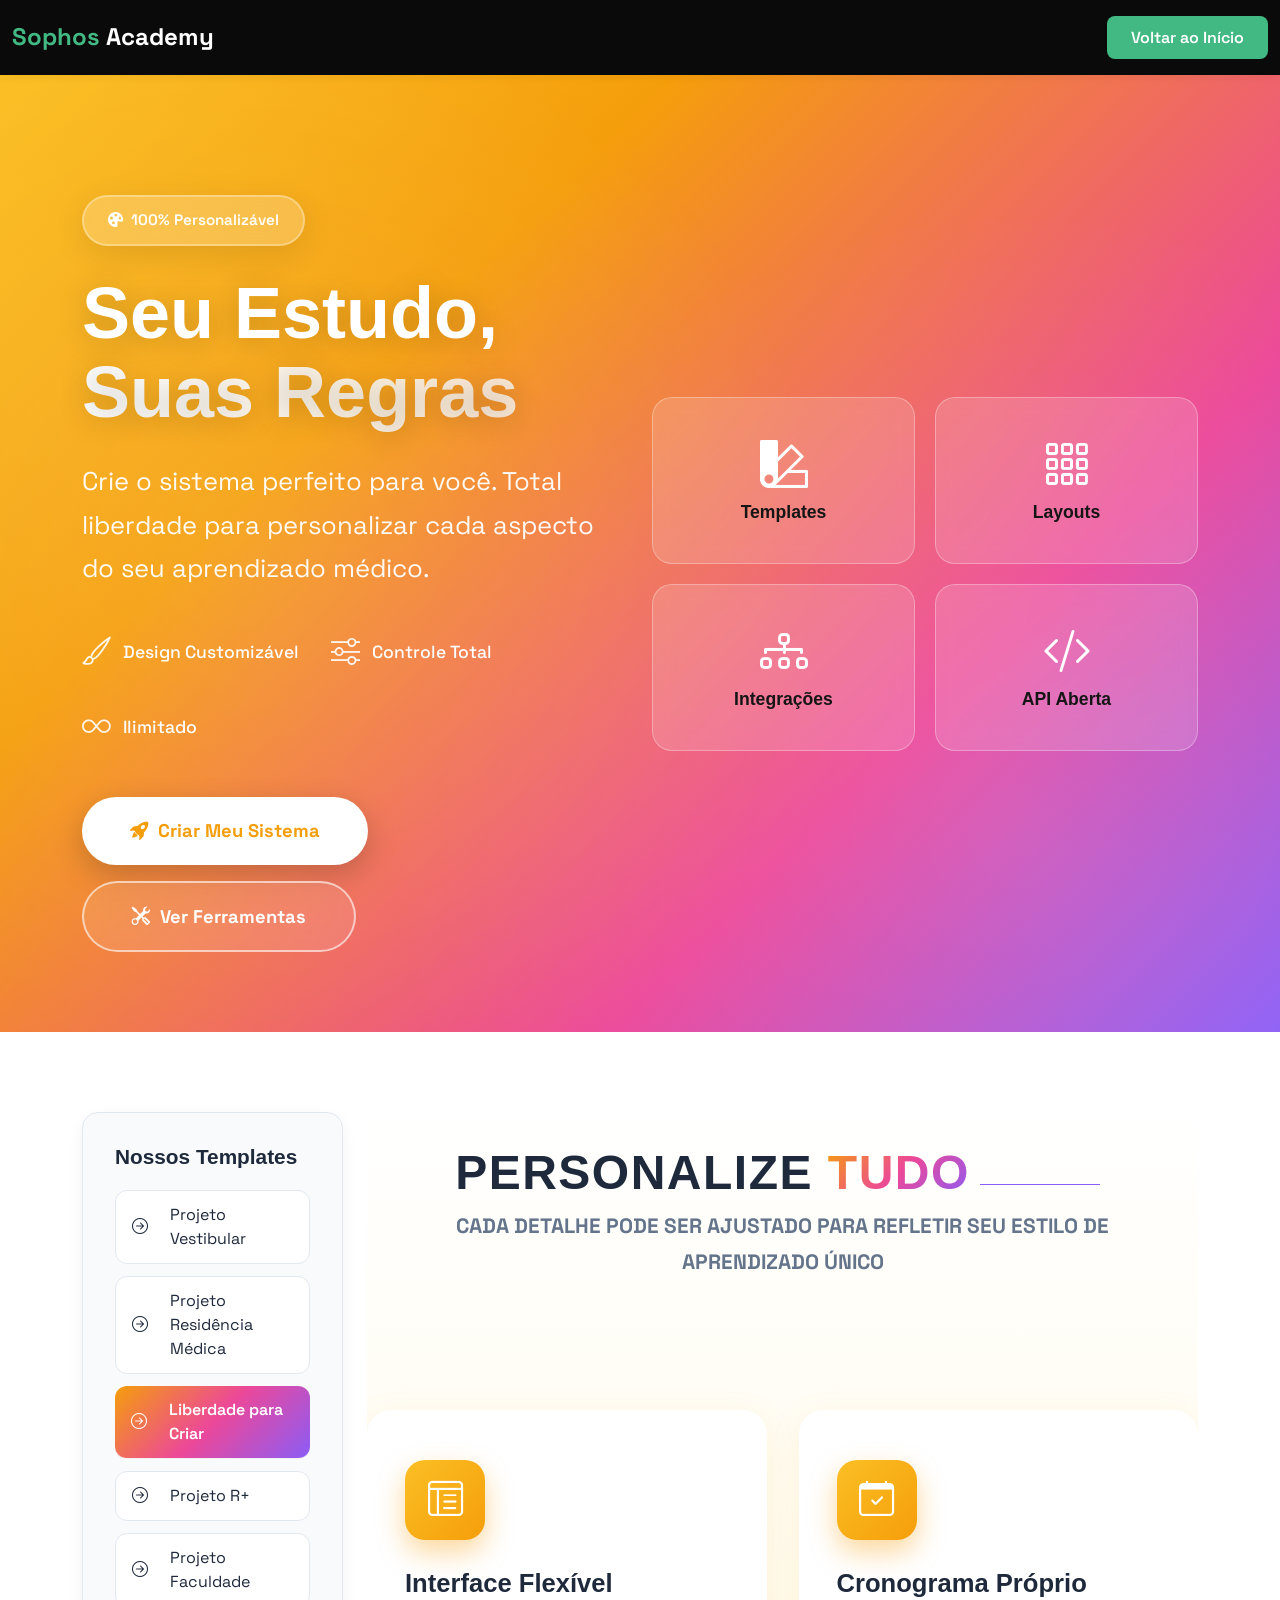
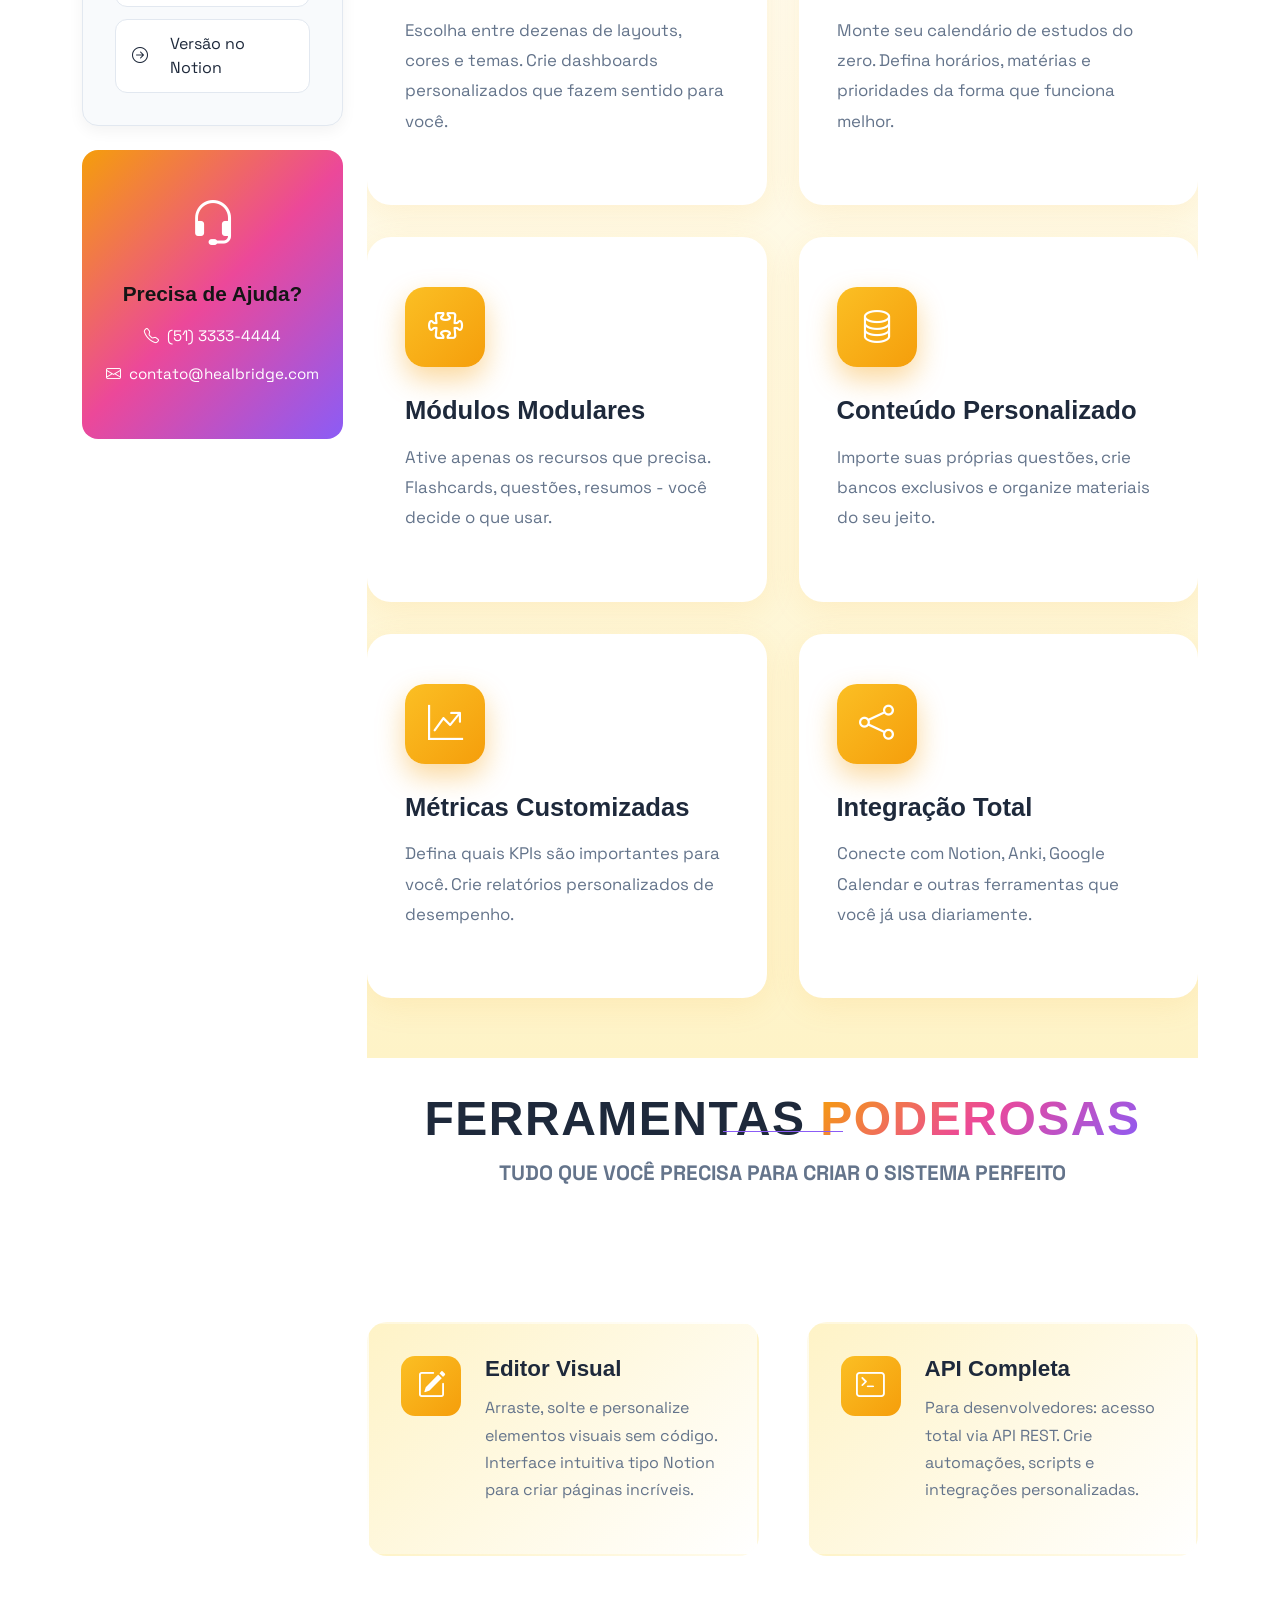
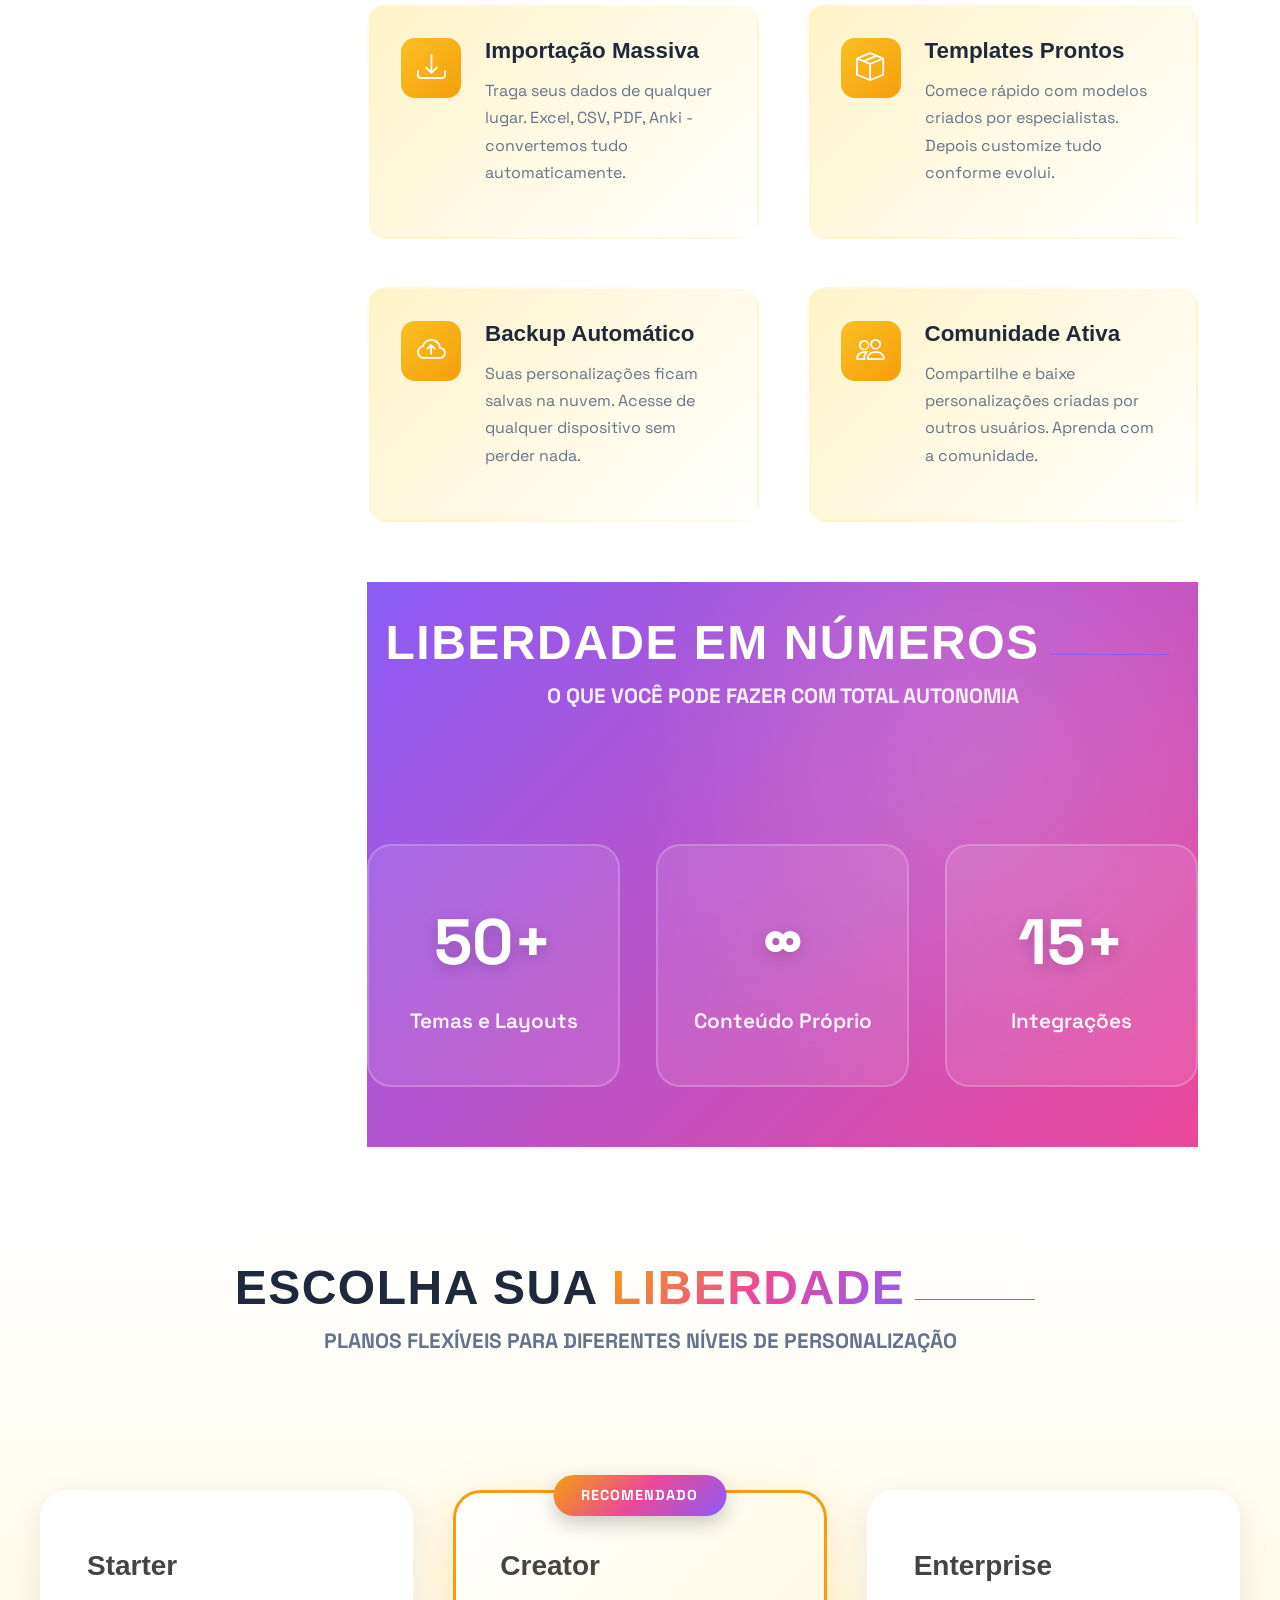
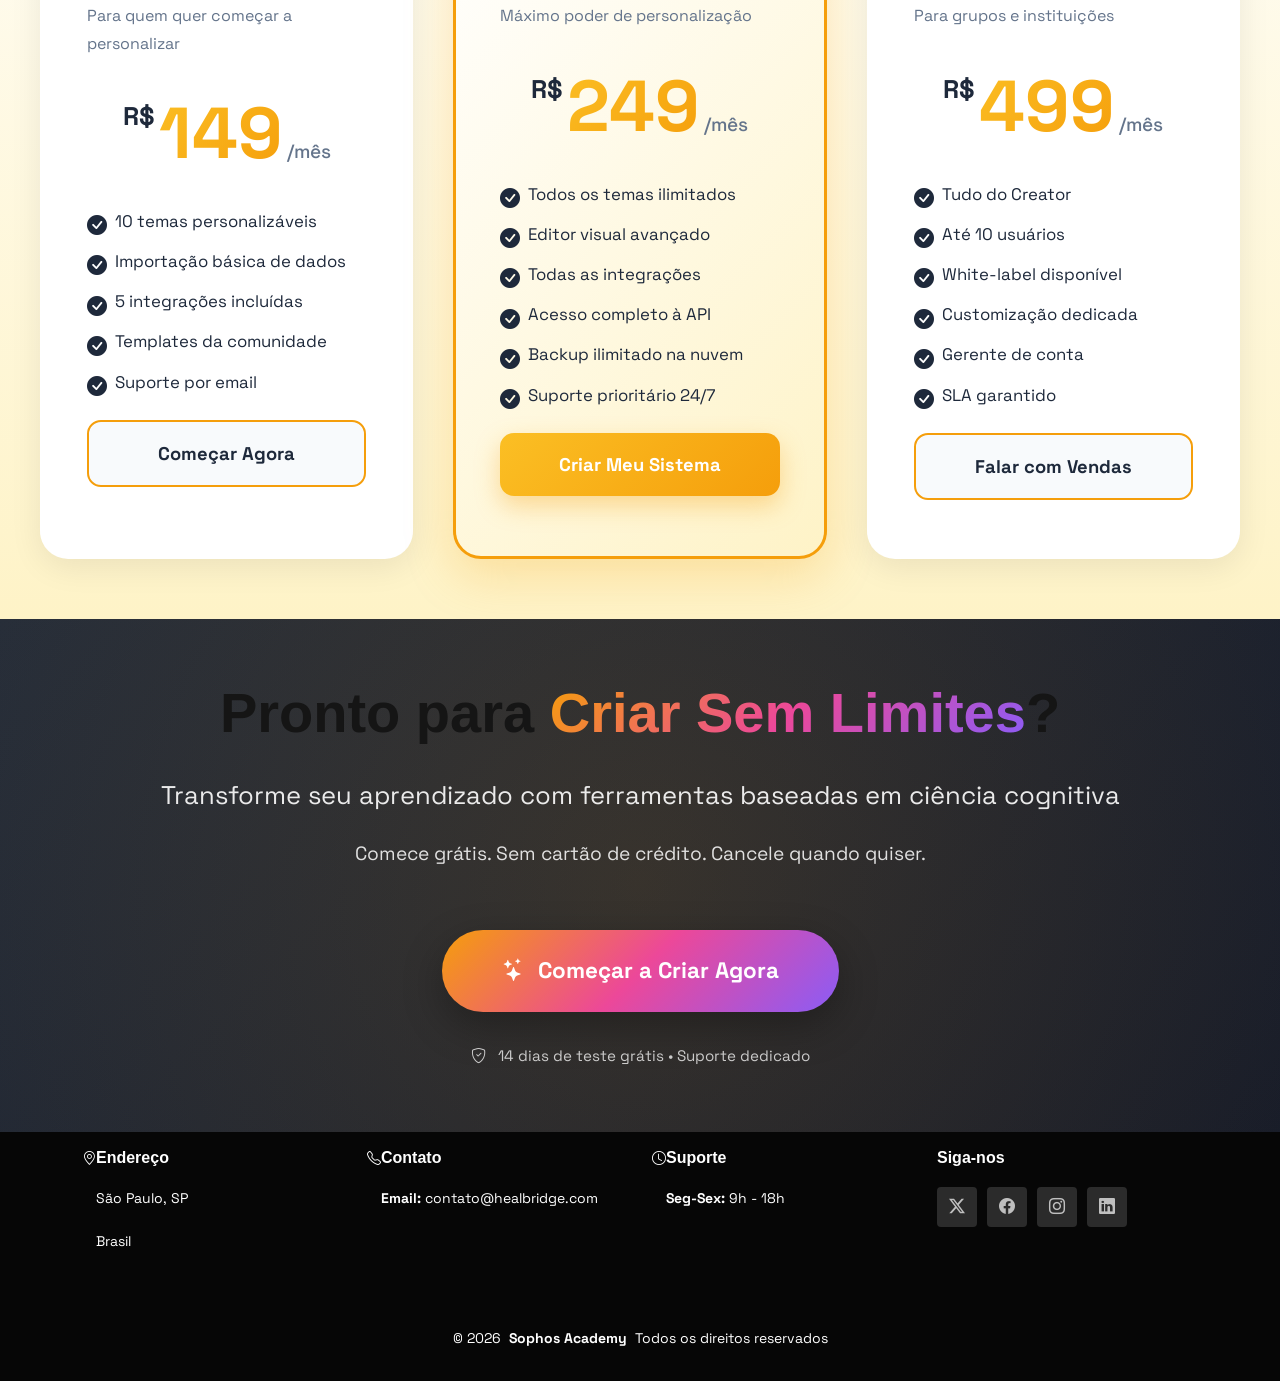
==== commit a905629d: "newpacksite" ====
--- a/service-details-criar.html
+++ b/service-details-criar.html
@@ -858,7 +858,7 @@
               <i class="bi bi-headset" style="font-size: 3rem; margin-bottom: 20px; display: block;"></i>
               <h4 style="font-size: 1.3rem; font-weight: 700; margin-bottom: 16px;">Precisa de Ajuda?</h4>
               <p style="display: flex; align-items: center; justify-content: center; gap: 8px; margin: 12px 0; font-size: 0.95rem;"><i class="bi bi-telephone"></i> <span>(51) 3333-4444</span></p>
-              <p style="display: flex; align-items: center; justify-content: center; gap: 8px; margin: 12px 0; font-size: 0.95rem;"><i class="bi bi-envelope"></i> <a href="mailto:contato@meds-ai.com" style="color: #fff; text-decoration: none;">contato@meds-ai.com</a></p>
+              <p style="display: flex; align-items: center; justify-content: center; gap: 8px; margin: 12px 0; font-size: 0.95rem;"><i class="bi bi-envelope"></i> <a href="mailto:contato@healbridge.com" style="color: #fff; text-decoration: none;">contato@healbridge.com</a></p>
             </div>
 
           </div>
@@ -1131,7 +1131,7 @@
           <i class="bi bi-telephone icon"></i>
           <div>
             <h4>Contato</h4>
-            <p><strong>Email:</strong> <span>contato@meds-ai.com</span></p>
+            <p><strong>Email:</strong> <span>contato@healbridge.com</span></p>
           </div>
         </div>
 
@@ -1156,7 +1156,7 @@
     </div>
 
     <div class="container copyright text-center mt-4">
-      <p>© <span>Copyright</span> <strong class="px-1 sitename">Sophos Academy</strong> <span>Todos os direitos reservados</span></p>
+      <p>© <span>2026</span> <strong class="px-1 sitename">Sophos Academy</strong> <span>Todos os direitos reservados</span></p>
     </div>
   </footer>
 
